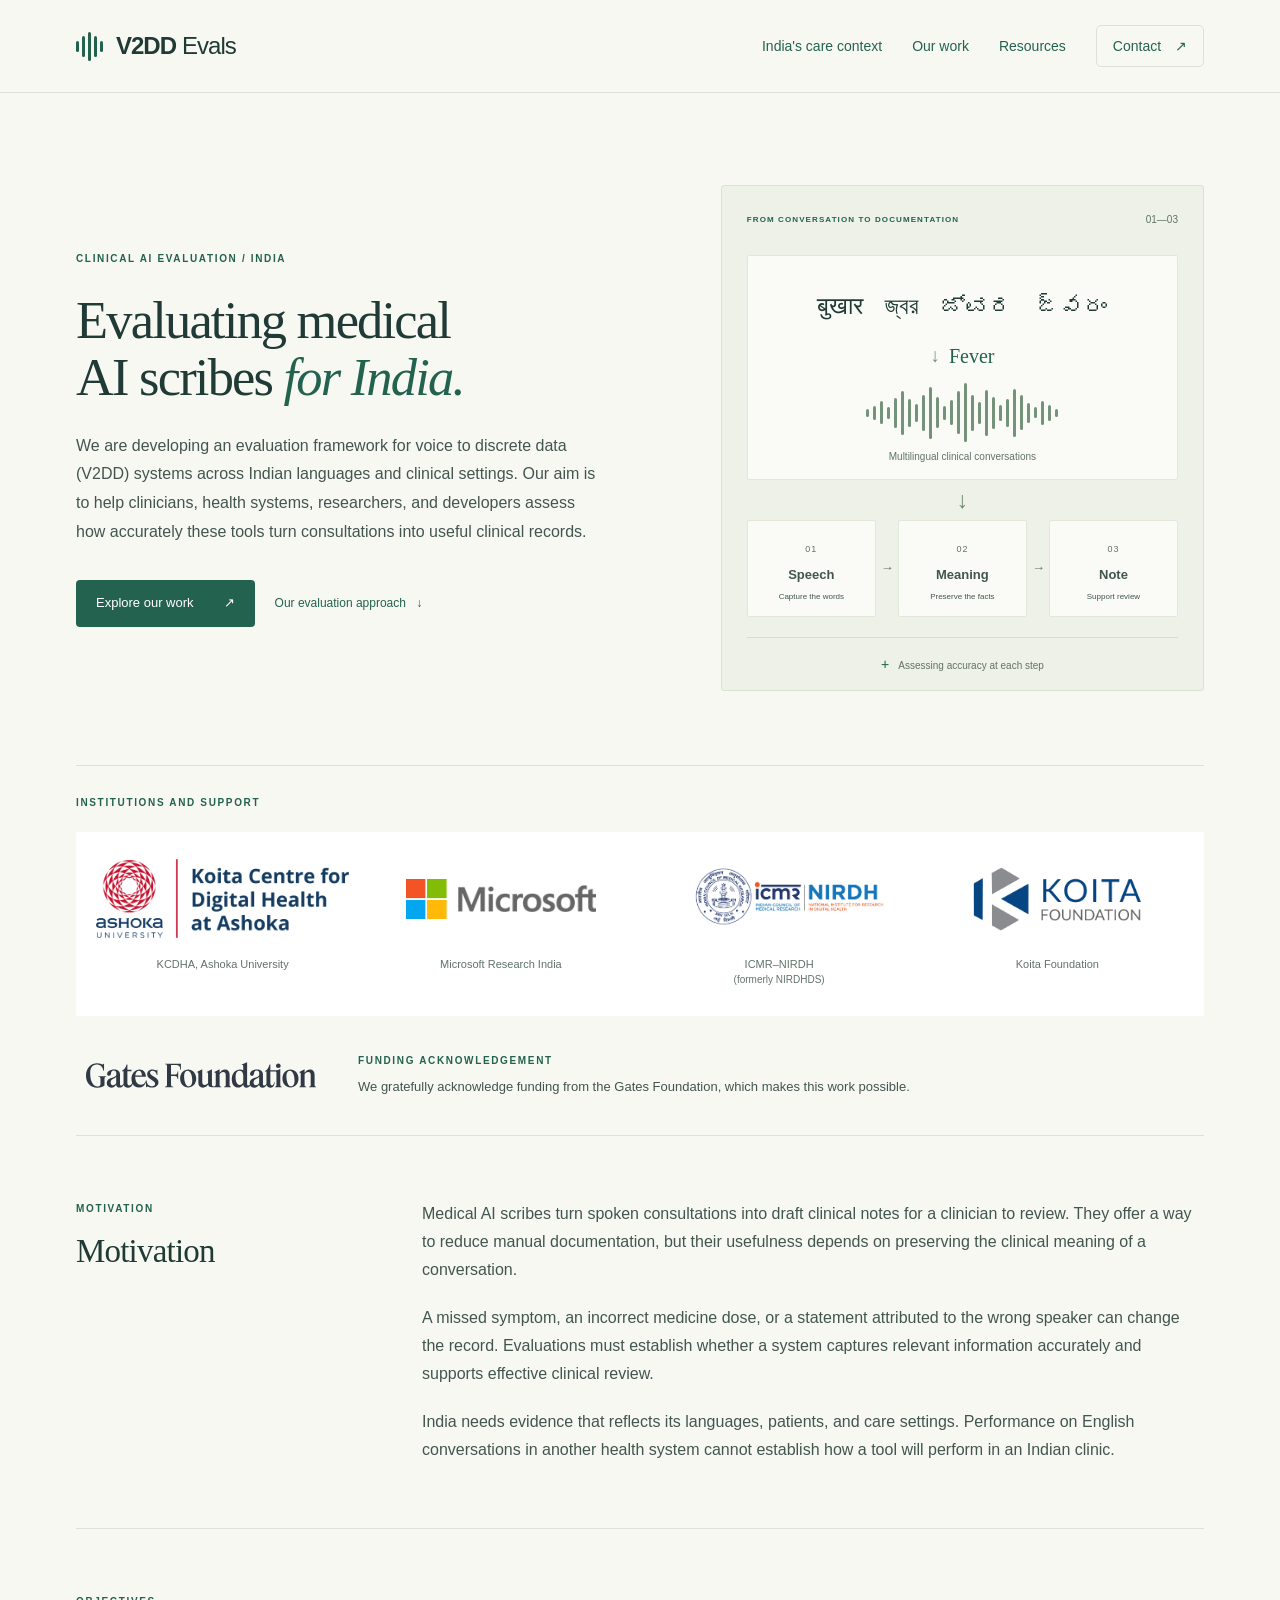
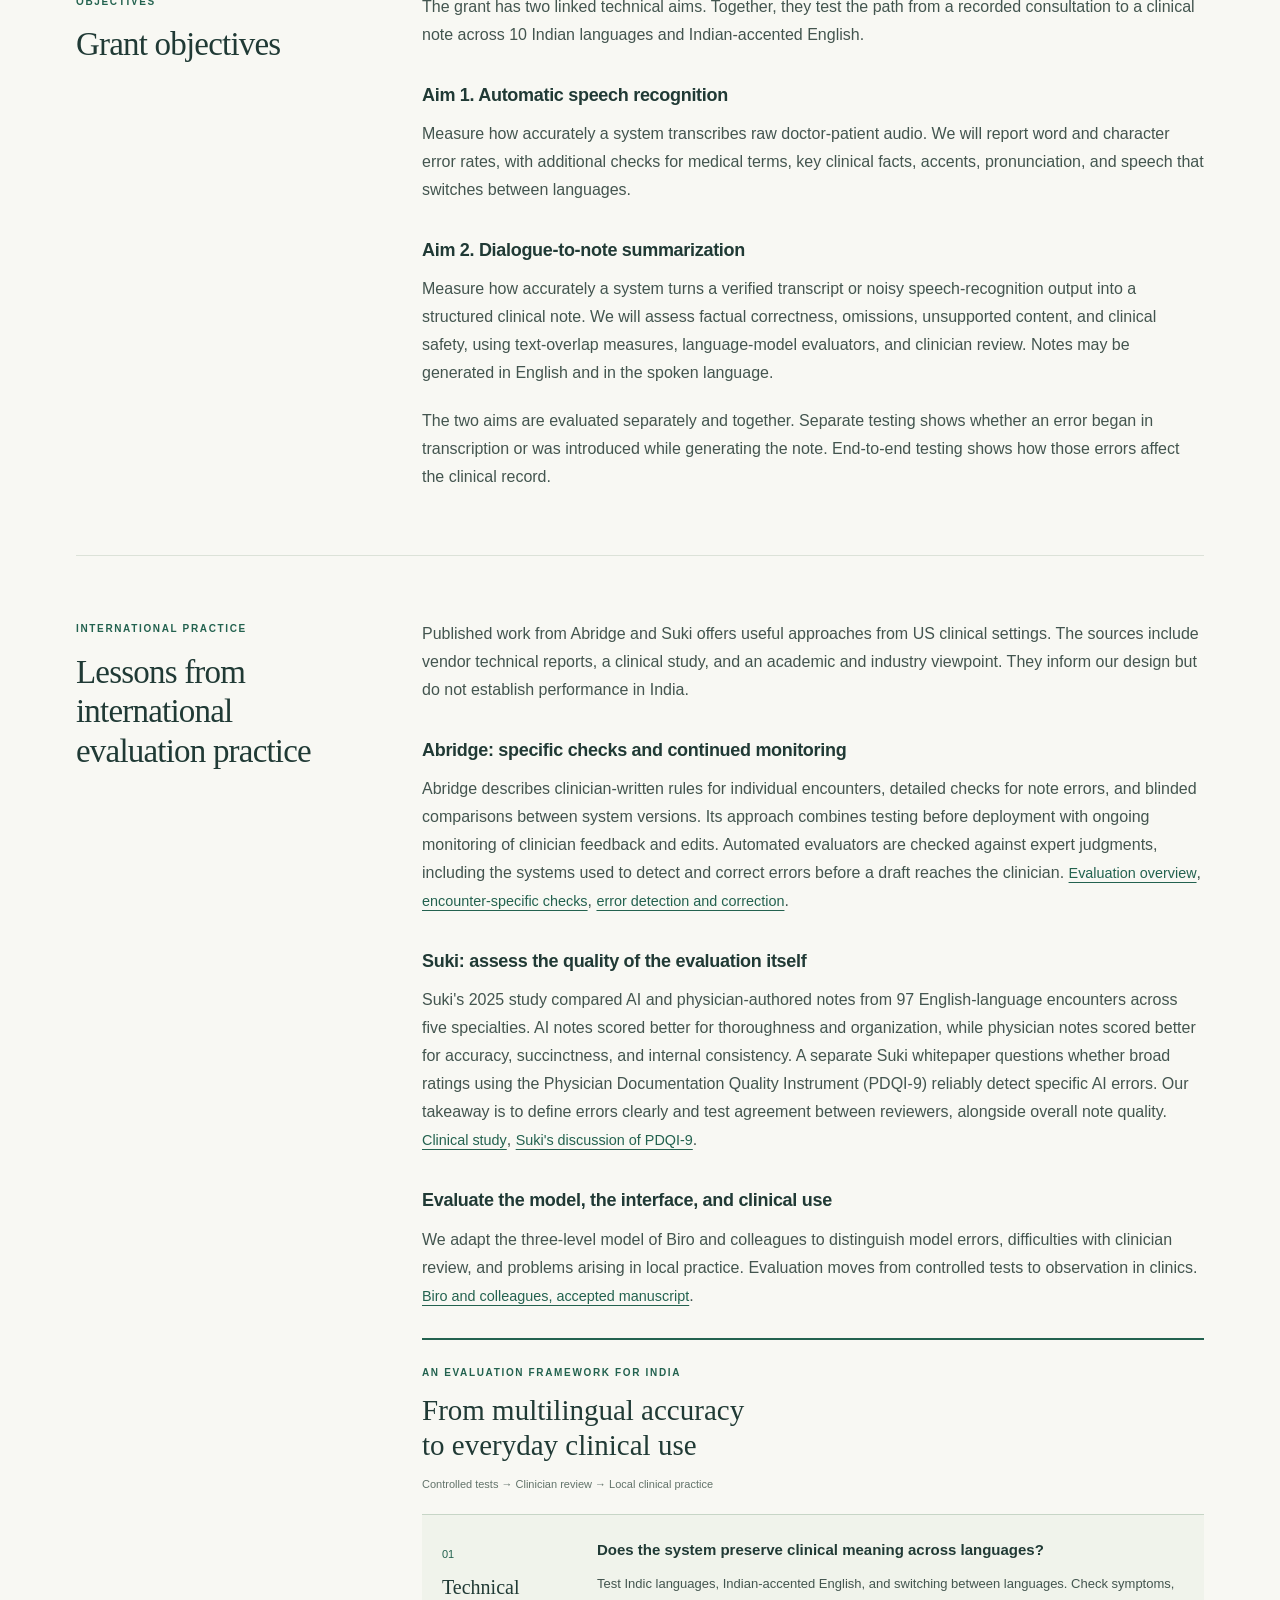
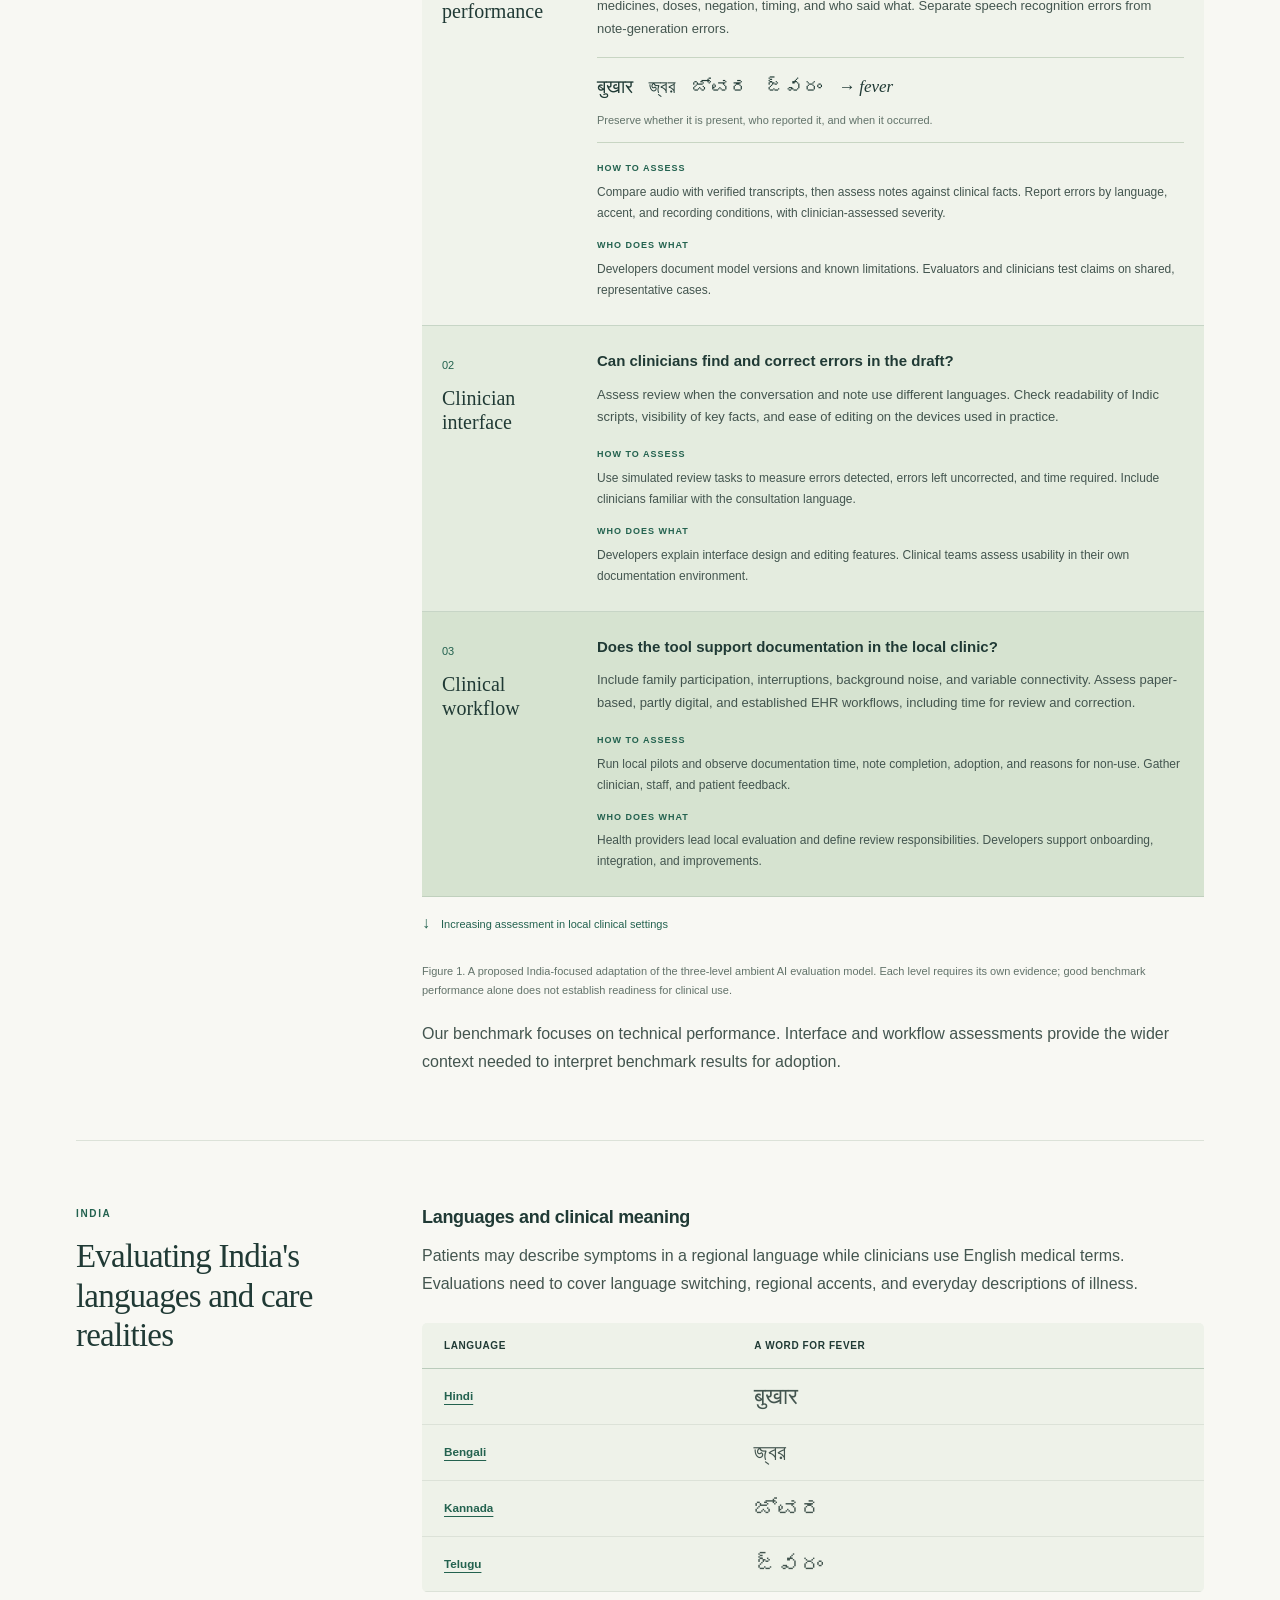
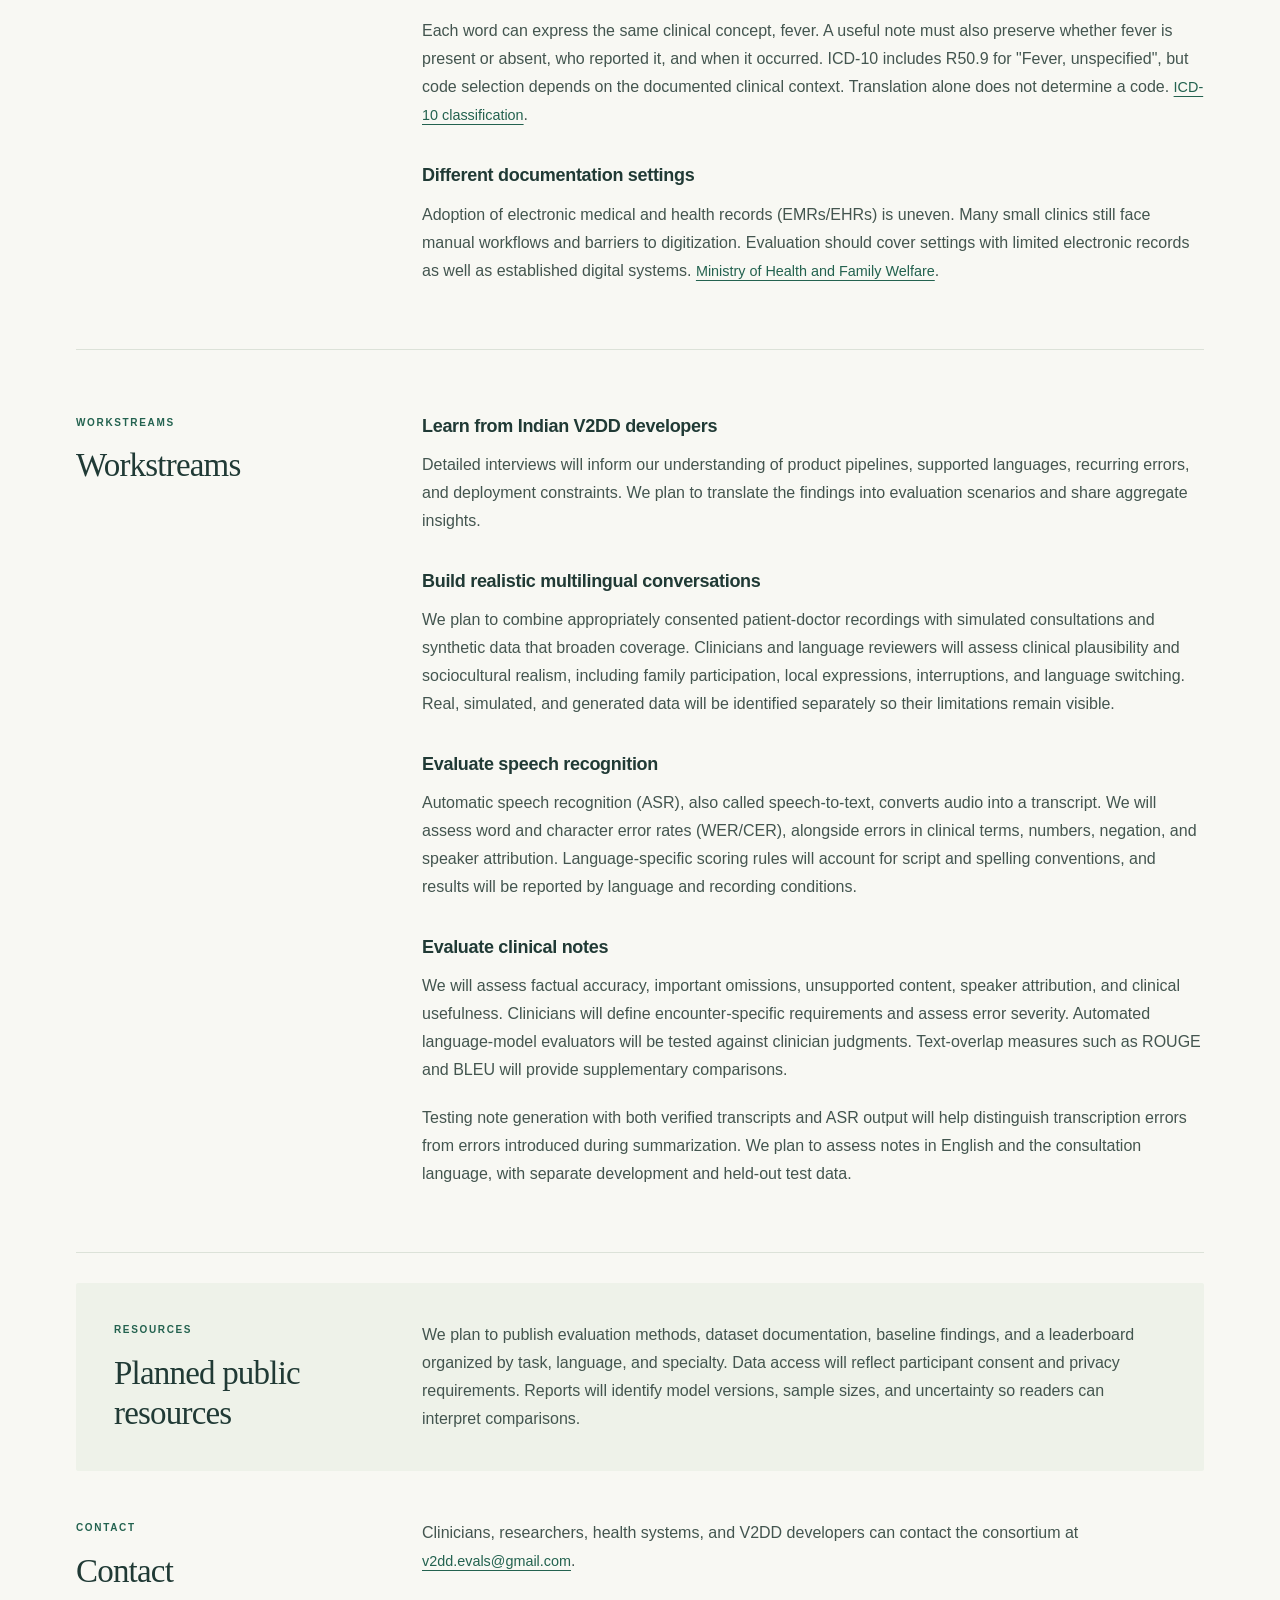
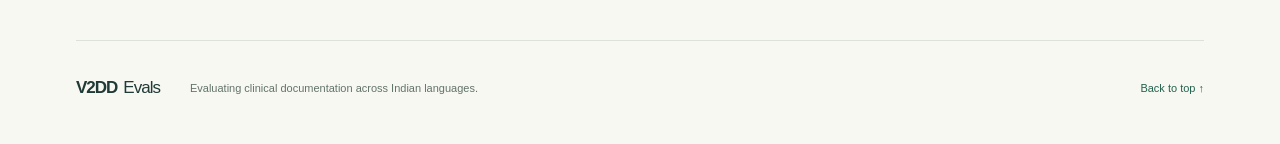
==== index.html @ fe1a6ad5 "Center grant objectives on ASR and note summarization" ====
<!doctype html>
<html lang="en">
<head>
<meta charset="utf-8"><meta name="viewport" content="width=device-width, initial-scale=1">
<meta name="description" content="An evaluation framework for medical AI scribes across Indian languages and clinical settings. A KCDHA and Microsoft Research consortium.">
<meta name="theme-color" content="#f8f8f3">
<title>V2DD Evals | Evaluating medical AI scribes for India</title>
<link rel="icon" href="favicon.svg" type="image/svg+xml">
<link rel="stylesheet" href="styles.css">
</head>
<body>
<a class="skip-link" href="#main">Skip to content</a>
<header class="site-header"><div class="header-inner"><a class="brand" href="#" aria-label="V2DD Evals home"><span class="brand-icon" aria-hidden="true"><i></i><i></i><i></i><i></i><i></i></span>V2DD <span>Evals</span></a><nav aria-label="Main navigation"><a href="#india">India's care context</a><a href="#workstreams">Our work</a><a href="#resources">Resources</a><a class="nav-contact" href="#contact">Contact <span aria-hidden="true">↗</span></a></nav></div></header>
<main id="main">
<section class="hero" aria-labelledby="hero-title"><div class="hero-copy"><span class="eyebrow"><span class="status-dot"></span> Clinical AI evaluation / India</span><h1 id="hero-title">Evaluating medical<br class="desktop-break"> AI scribes <em>for India.</em></h1><p class="hero-description">We are developing an evaluation framework for voice to discrete data (V2DD) systems across Indian languages and clinical settings. Our aim is to help clinicians, health systems, researchers, and developers assess how accurately these tools turn consultations into useful clinical records.</p><a class="button" href="#workstreams">Explore our work <span aria-hidden="true">↗</span></a><a class="text-button" href="#practice">Our evaluation approach <span aria-hidden="true">↓</span></a></div>
<div class="hero-visual" aria-label="Evaluation follows the path from multilingual conversations to transcripts and clinical notes"><div class="visual-topline"><span class="eyebrow">From conversation to documentation</span><span aria-hidden="true">01—03</span></div><div class="conversation"><div class="language-words"><span lang="hi">बुखार</span><span lang="bn">জ্বর</span><span lang="kn">ಜ್ವರ</span><span lang="te">జ్వరం</span></div><div class="fever-mapping"><span aria-hidden="true">↓</span> Fever</div><div class="wave" aria-hidden="true"><i style="--height:8px"></i><i style="--height:14px"></i><i style="--height:23px"></i><i style="--height:12px"></i><i style="--height:30px"></i><i style="--height:44px"></i><i style="--height:28px"></i><i style="--height:18px"></i><i style="--height:36px"></i><i style="--height:52px"></i><i style="--height:31px"></i><i style="--height:14px"></i><i style="--height:25px"></i><i style="--height:43px"></i><i style="--height:59px"></i><i style="--height:36px"></i><i style="--height:22px"></i><i style="--height:46px"></i><i style="--height:32px"></i><i style="--height:16px"></i><i style="--height:28px"></i><i style="--height:48px"></i><i style="--height:35px"></i><i style="--height:20px"></i><i style="--height:11px"></i><i style="--height:24px"></i><i style="--height:16px"></i><i style="--height:8px"></i></div><p>Multilingual clinical conversations</p></div><div class="flow-line" aria-hidden="true">↓</div><div class="pipeline"><div><span class="step-number">01</span><h3>Speech</h3><p>Capture the words</p></div><span class="pipeline-arrow" aria-hidden="true">→</span><div><span class="step-number">02</span><h3>Meaning</h3><p>Preserve the facts</p></div><span class="pipeline-arrow" aria-hidden="true">→</span><div><span class="step-number">03</span><h3>Note</h3><p>Support review</p></div></div><div class="visual-foot"><span class="small-cross" aria-hidden="true">+</span> Assessing accuracy at each step</div></div></section>
<section class="institution-section" aria-label="Institutions and funding"><span class="eyebrow">Institutions and support</span><div class="institution-logos">
<a class="institution" href="https://kcdha.ashoka.edu.in/"><img src="assets/kcdha.svg" width="260" height="81" alt="Koita Centre for Digital Health at Ashoka"><span>KCDHA, Ashoka University</span></a>
<a class="institution" href="https://www.microsoft.com/en-us/research/lab/microsoft-research-india/overview/"><img class="microsoft-logo" src="assets/microsoft.png" width="216" height="46" alt="Microsoft"><span>Microsoft Research India</span></a>
<a class="institution" href="https://nidhr.icmr.org.in/aboutus.php"><img class="icmr-logo" src="assets/icmr-nirdh.png" width="260" height="85" alt="ICMR National Institute for Research in Digital Health"><span>ICMR–NIRDH <small>(formerly NIRDHDS)</small></span></a>
<a class="institution" href="https://www.koitafoundation.org/"><img class="koita-logo" src="assets/koita-foundation.png" width="230" height="100" alt="Koita Foundation"><span>Koita Foundation</span></a>
</div><div class="funding-acknowledgement"><a href="https://www.gatesfoundation.org/"><img src="assets/gates-foundation.svg" width="230" height="58" alt="Gates Foundation"></a><div><span class="eyebrow">Funding acknowledgement</span><p>We gratefully acknowledge funding from the Gates Foundation, which makes this work possible.</p></div></div></section>
<div class="page-content"><section class="content-section" id="motivation" aria-labelledby="motivation-heading"><div class="section-heading"><span class="eyebrow">Motivation</span><h2 id="motivation-heading">Motivation</h2></div><div class="section-body"><p>Medical AI scribes turn spoken consultations into draft clinical notes for a clinician to review. They offer a way to reduce manual documentation, but their usefulness depends on preserving the clinical meaning of a conversation.</p>
<p>A missed symptom, an incorrect medicine dose, or a statement attributed to the wrong speaker can change the record. Evaluations must establish whether a system captures relevant information accurately and supports effective clinical review.</p>
<p>India needs evidence that reflects its languages, patients, and care settings. Performance on English conversations in another health system cannot establish how a tool will perform in an Indian clinic.</p></div></section>
<section class="content-section" id="objectives" aria-labelledby="objectives-heading"><div class="section-heading"><span class="eyebrow">Objectives</span><h2 id="objectives-heading">Grant objectives</h2></div><div class="section-body"><p>The grant has two linked technical aims. Together, they test the path from a recorded consultation to a clinical note across 10 Indian languages and Indian-accented English.</p>
<h3>Aim 1. Automatic speech recognition</h3>
<p>Measure how accurately a system transcribes raw doctor-patient audio. We will report word and character error rates, with additional checks for medical terms, key clinical facts, accents, pronunciation, and speech that switches between languages.</p>
<h3>Aim 2. Dialogue-to-note summarization</h3>
<p>Measure how accurately a system turns a verified transcript or noisy speech-recognition output into a structured clinical note. We will assess factual correctness, omissions, unsupported content, and clinical safety, using text-overlap measures, language-model evaluators, and clinician review. Notes may be generated in English and in the spoken language.</p>
<p>The two aims are evaluated separately and together. Separate testing shows whether an error began in transcription or was introduced while generating the note. End-to-end testing shows how those errors affect the clinical record.</p></div></section>
<section class="content-section" id="practice" aria-labelledby="practice-heading"><div class="section-heading"><span class="eyebrow">International practice</span><h2 id="practice-heading">Lessons from international evaluation practice</h2></div><div class="section-body"><p>Published work from Abridge and Suki offers useful approaches from US clinical settings. The sources include vendor technical reports, a clinical study, and an academic and industry viewpoint. They inform our design but do not establish performance in India.</p>
<h3>Abridge: specific checks and continued monitoring</h3>
<p>Abridge describes clinician-written rules for individual encounters, detailed checks for note errors, and blinded comparisons between system versions. Its approach combines testing before deployment with ongoing monitoring of clinician feedback and edits. Automated evaluators are checked against expert judgments, including the systems used to detect and correct errors before a draft reaches the clinician. <a href="https://tech.abridge.com/blog/ai-evaluation-at-abridge">Evaluation overview</a>, <a href="https://tech.abridge.com/blog/offline-evaluations-to-improve-our-systems">encounter-specific checks</a>, <a href="https://tech.abridge.com/blog/real-time-error-detection-and-correction">error detection and correction</a>.</p>
<h3>Suki: assess the quality of the evaluation itself</h3>
<p>Suki&#x27;s 2025 study compared AI and physician-authored notes from 97 English-language encounters across five specialties. AI notes scored better for thoroughness and organization, while physician notes scored better for accuracy, succinctness, and internal consistency. A separate Suki whitepaper questions whether broad ratings using the Physician Documentation Quality Instrument (PDQI-9) reliably detect specific AI errors. Our takeaway is to define errors clearly and test agreement between reviewers, alongside overall note quality. <a href="https://www.frontiersin.org/journals/artificial-intelligence/articles/10.3389/frai.2025.1691499/full">Clinical study</a>, <a href="https://www.suki.ai/blog/the-broken-ruler-why-the-healthcare-industry-is-measuring-ai-notes-the-wrong-way-and-what-they-should-be-doing-instead/">Suki&#x27;s discussion of PDQI-9</a>.</p>
<h3>Evaluate the model, the interface, and clinical use</h3>
<p>We adapt the three-level model of Biro and colleagues to distinguish model errors, difficulties with clinician review, and problems arising in local practice. Evaluation moves from controlled tests to observation in clinics. <a href="https://preprints.jmir.org/preprint/91098/accepted">Biro and colleagues, accepted manuscript</a>.</p>
<figure class="evaluation-figure" aria-labelledby="framework-title"><div class="figure-intro"><span class="eyebrow">An evaluation framework for India</span><h4 id="framework-title">From multilingual accuracy<br>to everyday clinical use</h4><p>Controlled tests → Clinician review → Local clinical practice</p></div><div class="evaluation-level"><div class="level-title"><span>01</span><h4>Technical performance</h4></div><div class="level-detail"><p class="level-question">Does the system preserve clinical meaning across languages?</p><p class="level-priorities">Test Indic languages, Indian-accented English, and switching between languages. Check symptoms, medicines, doses, negation, timing, and who said what. Separate speech recognition errors from note-generation errors.</p><div class="meaning-example"><div class="example-words"><span lang="hi">बुखार</span><span lang="bn">জ্বর</span><span lang="kn">ಜ್ವರ</span><span lang="te">జ్వరం</span><span class="concept">→ fever</span></div><p>Preserve whether it is present, who reported it, and when it occurred.</p></div><dl class="figure-method"><dt>How to assess</dt><dd>Compare audio with verified transcripts, then assess notes against clinical facts. Report errors by language, accent, and recording conditions, with clinician-assessed severity.</dd><dt>Who does what</dt><dd>Developers document model versions and known limitations. Evaluators and clinicians test claims on shared, representative cases.</dd></dl></div></div><div class="evaluation-level"><div class="level-title"><span>02</span><h4>Clinician interface</h4></div><div class="level-detail"><p class="level-question">Can clinicians find and correct errors in the draft?</p><p class="level-priorities">Assess review when the conversation and note use different languages. Check readability of Indic scripts, visibility of key facts, and ease of editing on the devices used in practice.</p><dl class="figure-method"><dt>How to assess</dt><dd>Use simulated review tasks to measure errors detected, errors left uncorrected, and time required. Include clinicians familiar with the consultation language.</dd><dt>Who does what</dt><dd>Developers explain interface design and editing features. Clinical teams assess usability in their own documentation environment.</dd></dl></div></div><div class="evaluation-level"><div class="level-title"><span>03</span><h4>Clinical workflow</h4></div><div class="level-detail"><p class="level-question">Does the tool support documentation in the local clinic?</p><p class="level-priorities">Include family participation, interruptions, background noise, and variable connectivity. Assess paper-based, partly digital, and established EHR workflows, including time for review and correction.</p><dl class="figure-method"><dt>How to assess</dt><dd>Run local pilots and observe documentation time, note completion, adoption, and reasons for non-use. Gather clinician, staff, and patient feedback.</dd><dt>Who does what</dt><dd>Health providers lead local evaluation and define review responsibilities. Developers support onboarding, integration, and improvements.</dd></dl></div></div><div class="evaluation-direction"><span aria-hidden="true">↓</span> Increasing assessment in local clinical settings</div></figure>
<p class="figure-caption">Figure 1. A proposed India-focused adaptation of the three-level ambient AI evaluation model. Each level requires its own evidence; good benchmark performance alone does not establish readiness for clinical use.</p>
<p>Our benchmark focuses on technical performance. Interface and workflow assessments provide the wider context needed to interpret benchmark results for adoption.</p></div></section>
<section class="content-section" id="india" aria-labelledby="india-heading"><div class="section-heading"><span class="eyebrow">India</span><h2 id="india-heading">Evaluating India&#x27;s languages and care realities</h2></div><div class="section-body"><h3>Languages and clinical meaning</h3>
<p>Patients may describe symptoms in a regional language while clinicians use English medical terms. Evaluations need to cover language switching, regional accents, and everyday descriptions of illness.</p>
<div class="table-wrap"><table class="language-table"><thead><tr><th scope="col">Language</th><th scope="col">A word for fever</th></tr></thead><tbody>
<tr><th scope="row"><a href="https://samagra.kite.kerala.gov.in/files/samagra-resource/uploads2/tbookscmq/mal/10/11/Hindi_1744351435111_349086192.pdf">Hindi</a></th><td lang="hi">बुखार</td></tr>
<tr><th scope="row"><a href="https://www.unicef.org/lebanon/media/12536/file/International%20Medical%20Corps%20Lice%20Flyer%20Bengali.pdf">Bengali</a></th><td lang="bn">জ্বর</td></tr>
<tr><th scope="row"><a href="https://samagra.kite.kerala.gov.in/files/samagra-resource/uploads2/tbookscmq/mal/10/11/Hindi_1744351435111_349086192.pdf">Kannada</a></th><td lang="kn">ಜ್ವರ</td></tr>
<tr><th scope="row"><a href="https://www.cgg.gov.in/wp-content/uploads/2017/07/Survey-of-Child-Labour-in-slums-of-Hyderabad.pdf">Telugu</a></th><td lang="te">జ్వరం</td></tr>
</tbody></table></div>
<p>Each word can express the same clinical concept, fever. A useful note must also preserve whether fever is present or absent, who reported it, and when it occurred. ICD-10 includes R50.9 for &quot;Fever, unspecified&quot;, but code selection depends on the documented clinical context. Translation alone does not determine a code. <a href="https://classbrowser.nhs.uk/ICD-10-5TH-Edition/vol1/block-r50-r69.htm">ICD-10 classification</a>.</p>
<h3>Different documentation settings</h3>
<p>Adoption of electronic medical and health records (EMRs/EHRs) is uneven. Many small clinics still face manual workflows and barriers to digitization. Evaluation should cover settings with limited electronic records as well as established digital systems. <a href="https://www.pib.gov.in/PressReleasePage.aspx?PRID=2278996&amp;lang=1&amp;reg=6">Ministry of Health and Family Welfare</a>.</p></div></section>
<section class="content-section" id="workstreams" aria-labelledby="workstreams-heading"><div class="section-heading"><span class="eyebrow">Workstreams</span><h2 id="workstreams-heading">Workstreams</h2></div><div class="section-body"><h3>Learn from Indian V2DD developers</h3>
<p>Detailed interviews will inform our understanding of product pipelines, supported languages, recurring errors, and deployment constraints. We plan to translate the findings into evaluation scenarios and share aggregate insights.</p>
<h3>Build realistic multilingual conversations</h3>
<p>We plan to combine appropriately consented patient-doctor recordings with simulated consultations and synthetic data that broaden coverage. Clinicians and language reviewers will assess clinical plausibility and sociocultural realism, including family participation, local expressions, interruptions, and language switching. Real, simulated, and generated data will be identified separately so their limitations remain visible.</p>
<h3>Evaluate speech recognition</h3>
<p>Automatic speech recognition (ASR), also called speech-to-text, converts audio into a transcript. We will assess word and character error rates (WER/CER), alongside errors in clinical terms, numbers, negation, and speaker attribution. Language-specific scoring rules will account for script and spelling conventions, and results will be reported by language and recording conditions.</p>
<h3>Evaluate clinical notes</h3>
<p>We will assess factual accuracy, important omissions, unsupported content, speaker attribution, and clinical usefulness. Clinicians will define encounter-specific requirements and assess error severity. Automated language-model evaluators will be tested against clinician judgments. Text-overlap measures such as ROUGE and BLEU will provide supplementary comparisons.</p>
<p>Testing note generation with both verified transcripts and ASR output will help distinguish transcription errors from errors introduced during summarization. We plan to assess notes in English and the consultation language, with separate development and held-out test data.</p></div></section>
<section class="content-section" id="resources" aria-labelledby="resources-heading"><div class="section-heading"><span class="eyebrow">Resources</span><h2 id="resources-heading">Planned public resources</h2></div><div class="section-body"><p>We plan to publish evaluation methods, dataset documentation, baseline findings, and a leaderboard organized by task, language, and specialty. Data access will reflect participant consent and privacy requirements. Reports will identify model versions, sample sizes, and uncertainty so readers can interpret comparisons.</p></div></section>
<section class="content-section" id="contact" aria-labelledby="contact-heading"><div class="section-heading"><span class="eyebrow">Contact</span><h2 id="contact-heading">Contact</h2></div><div class="section-body"><p>Clinicians, researchers, health systems, and V2DD developers can contact the consortium at <a href="mailto:v2dd.evals@gmail.com">v2dd.evals@gmail.com</a>.</p></div></section></div>
</main><footer><a class="brand" href="#">V2DD <span>Evals</span></a><p>Evaluating clinical documentation across Indian languages.</p><a href="#main">Back to top <span aria-hidden="true">↑</span></a></footer>
</body></html>
---- styles.css ----
:root{--paper:#f8f8f3;--ink:#203a35;--body:#43554f;--green:#23624f;--line:#dce2d8;--soft:#eef2e9;--muted:#62736a}*{box-sizing:border-box}html{scroll-behavior:smooth;scroll-padding-top:100px}body{margin:0;background:var(--paper);color:var(--body);font-family:-apple-system,BlinkMacSystemFont,"Segoe UI",sans-serif;font-size:16px;line-height:1.75;-webkit-font-smoothing:antialiased}a{color:var(--green);text-underline-offset:4px;text-decoration-thickness:1px}a:hover{color:#102e24}a:focus-visible{outline:3px solid #b47437;outline-offset:5px;border-radius:2px}.skip-link{position:absolute;top:-100px;left:20px;padding:10px 20px;background:white;z-index:10}.skip-link:focus{top:10px}.site-header{border-bottom:1px solid var(--line);background:var(--paper)}.header-inner{max-width:1200px;margin:auto;min-height:92px;display:flex;justify-content:space-between;align-items:center;padding:20px 36px;gap:24px}.brand{display:flex;gap:6px;align-items:center;font-size:24px;font-weight:650;letter-spacing:-1px;text-decoration:none;color:var(--ink);white-space:nowrap}.brand>span:not(.brand-icon){font-weight:350}.brand-icon{display:flex;gap:3px;height:30px;align-items:center;margin-right:7px}.brand-icon i{width:3px;background:var(--green);height:11px;border-radius:3px}.brand-icon i:nth-child(2),.brand-icon i:nth-child(4){height:21px}.brand-icon i:nth-child(3){height:29px}nav{display:flex;gap:30px;align-items:center}nav a{text-decoration:none;font-size:14px;padding:8px 0}.nav-contact{border:1px solid var(--line);padding:8px 16px;border-radius:5px}.nav-contact span{margin-left:10px}main,footer{max-width:1200px;margin:auto;padding:0 36px}.hero{padding:92px 0 74px;display:grid;grid-template-columns:1.2fr 1fr;align-items:center;gap:65px}.eyebrow{text-transform:uppercase;font-size:10px;letter-spacing:1.65px;font-weight:650;color:var(--green);display:block}.status-dot{display:inline-block;width:7px;height:7px;border-radius:50%;background:#779979;margin-right:8px}h1,h2{font-family:Georgia,"Times New Roman",serif;font-weight:400;color:var(--ink);letter-spacing:-1.8px}h1{font-size:clamp(40px,4.1vw,58px);line-height:1.09;margin:25px 0}h1 em{font-weight:400;color:var(--green)}.hero-description{font-size:16px;line-height:1.8;margin-bottom:29px;max-width:530px}.button{display:inline-flex;gap:30px;align-items:center;padding:12px 20px;border-radius:4px;background:var(--green);color:white;text-decoration:none;font-size:13px}.button:hover{color:white;background:#164633}.text-button{display:inline-block;text-decoration:none;font-size:12px;margin:17px 0 0 20px}.text-button span{margin-left:7px}.hero-visual{background:#edf1e7;border:1px solid #dae2d3;border-radius:10px;padding:25px 25px 0;transform:rotate(-1deg)}.visual-topline{display:flex;justify-content:space-between;align-items:center;gap:10px}.visual-topline .eyebrow{font-size:8px;letter-spacing:1.1px}.visual-topline>span:last-child{font-size:10px;color:var(--muted)}.conversation{text-align:center;background:#fafbf6;border:1px solid #e1e7d9;border-radius:7px;padding:28px 12px 14px;margin-top:26px}.language-words{display:flex;justify-content:center;align-items:center;gap:22px;color:var(--ink);font-size:24px;min-height:45px}.wave{height:70px;display:flex;gap:4px;justify-content:center;align-items:center;margin:13px 0 0}.wave i{height:var(--height);width:3px;background:#75937a;border-radius:4px}.conversation p{font-size:10px;color:var(--muted);margin:0}.flow-line{text-align:center;color:#6a8b71;font-size:23px;height:40px}.pipeline{display:grid;grid-template-columns:1fr 12px 1fr 12px 1fr;align-items:center;gap:5px;padding-bottom:20px}.pipeline>div{background:#fafbf6;border:1px solid #e1e7d9;border-radius:6px;padding:12px 8px;text-align:center}.step-number{font-size:9px;letter-spacing:1px;color:var(--muted)}.pipeline h3{font-size:13px;margin:3px 0;font-weight:550}.pipeline p{font-size:8px;margin:0;white-space:nowrap}.pipeline-arrow{font-size:13px;color:var(--muted)}.visual-foot{border-top:1px solid #d6dfcf;text-align:center;padding:14px 0;font-size:10px;color:var(--muted)}.small-cross{color:var(--green);margin-right:7px;font-size:14px}.consortium{padding:24px 0;border-top:1px solid var(--line);border-bottom:1px solid var(--line);display:flex;align-items:center;gap:35px}.consortium .eyebrow{white-space:nowrap}.consortium p{margin:0;font-size:13px;color:var(--muted)}.content-section{display:grid;grid-template-columns:270px minmax(0,1fr);gap:76px;padding:64px 0;border-bottom:1px solid var(--line)}h2{font-size:33px;line-height:1.2;letter-spacing:-.8px;margin:15px 0 0}.section-body>p:first-child{margin-top:0}.section-body p{margin:0 0 20px}.section-body p:last-child{margin-bottom:0}.section-body h3{font-weight:600;font-size:18px;line-height:1.4;letter-spacing:-.3px;color:var(--ink);margin:34px 0 12px}.section-body h3:first-child{margin-top:0}.section-body a{font-size:.9em}.section-body ul{padding:0;list-style:none;margin:28px 0 0;display:grid;grid-template-columns:1fr 1fr;gap:24px 32px}.section-body li{border-top:2px solid #c7d6c2;padding-top:15px;font-size:15px}.table-wrap{margin:25px 0;max-width:100%}table{border-collapse:collapse;width:100%;font-size:13px;text-align:left}th{font-weight:550;color:var(--ink)}thead{border-bottom:1px solid #bacbbb}thead th{font-size:10px;text-transform:uppercase;letter-spacing:.6px;padding:10px}td,tbody th{padding:16px 10px;vertical-align:top;border-bottom:1px solid var(--line)}.framework-table tbody th{width:25%}.framework-table td{width:37.5%}.language-table{background:var(--soft);border-radius:5px;overflow:hidden}.language-table td{font-size:23px;line-height:1.5;padding:10px 22px}.language-table th{padding-left:22px}.language-table tbody th{vertical-align:middle}.language-table thead th{padding-top:14px;padding-bottom:14px}#resources{margin-top:30px;border:0;background:var(--soft);padding:38px;border-radius:7px;gap:38px;grid-template-columns:270px minmax(0,1fr)}#contact{padding:48px 0}footer{display:flex;align-items:center;gap:30px;padding-top:27px;padding-bottom:35px}footer .brand{font-size:17px}footer p{font-size:11px;flex:1;color:var(--muted)}footer>a:last-child{font-size:11px;text-decoration:none;white-space:nowrap}@media(min-width:1400px){.hero{padding-top:108px;padding-bottom:90px}}@media(max-width:1000px){.hero{gap:35px;padding-top:65px}.content-section{gap:40px;grid-template-columns:230px minmax(0,1fr)}.language-words{gap:15px;font-size:21px}.text-button{margin-left:0;display:block}.hero-visual{padding:20px 16px 0}.pipeline p{font-size:7px}#resources{grid-template-columns:230px minmax(0,1fr)}}@media(max-width:740px){html{scroll-padding-top:25px}.header-inner{padding:18px 22px;min-height:78px}.brand{font-size:21px}nav{gap:18px}nav a{font-size:12px}nav a:nth-child(3){display:none}.nav-contact{padding:6px 10px}.nav-contact span{display:none}main,footer{padding-left:22px;padding-right:22px}.hero{grid-template-columns:1fr;gap:38px;padding:50px 0 42px}.hero-copy{max-width:570px}h1{font-size:clamp(41px,8vw,57px);max-width:570px}.desktop-break{display:none}.hero-description{font-size:16px}.text-button{display:inline-block;margin-left:18px}.hero-visual{transform:none;max-width:500px;width:100%;justify-self:center;padding:24px 24px 0}.language-words{font-size:25px;gap:27px}.pipeline p{font-size:9px}.visual-topline .eyebrow{font-size:9px}.consortium{display:block;padding:22px 0}.consortium p{margin-top:9px;font-size:12px}.content-section{grid-template-columns:1fr;gap:24px;padding:42px 0}h2{font-size:31px;max-width:440px}.section-body h3{font-size:18px}.section-body ul{gap:22px}.section-body{font-size:15px}.framework-table{font-size:11px}.framework-table td,.framework-table th{padding:13px 7px}#resources{grid-template-columns:1fr;padding:26px 22px;gap:20px}footer{flex-wrap:wrap;gap:12px 20px}footer p{flex-basis:70%;margin:0}footer>a:last-child{margin-left:auto}}@media(max-width:380px){.header-inner{padding-left:16px;padding-right:16px}nav{gap:12px}.nav-contact{border:0;padding-right:0}.brand-icon{display:none}main,footer{padding-left:18px;padding-right:18px}.hero-visual{padding:20px 14px 0}.language-words{gap:20px}.text-button{display:block;margin-left:0}.section-body ul{grid-template-columns:1fr}.framework-table{font-size:10px}h1{font-size:40px}}@media(prefers-reduced-motion:reduce){html{scroll-behavior:auto}}@media print{nav,.hero-visual,.button,.text-button,footer{display:none}.hero,.content-section,#resources{display:block;padding:20px 0}body{background:white;color:black}h1{font-size:32px}.section-heading{margin-bottom:15px}a{color:inherit}.consortium{padding:12px 0}.content-section{break-inside:avoid}}
/* The research figure uses the same reading order at every screen size. */
.evaluation-figure{margin:28px 0}.figure-label{font-size:11px;font-weight:600;color:var(--ink);margin-bottom:12px}.evaluation-level{display:grid;grid-template-columns:145px minmax(0,1fr);gap:20px;padding:23px 20px;border-top:1px solid #c7d5c6;background:#f0f3eb}.evaluation-level:nth-child(3){background:#e4ecdf}.evaluation-level:nth-child(4){background:#d6e3d0}.level-title>span{font-size:11px;color:var(--green)}.level-title h4{font-family:Georgia,serif;color:var(--ink);font-weight:400;font-size:20px;line-height:1.2;margin:8px 0}.level-detail>p{font-size:13px;color:var(--ink);font-weight:600;margin:0 0 8px}.level-detail ul{display:block;list-style:disc;padding-left:16px;margin:0}.level-detail li{border:0;padding:0;font-size:12px;line-height:1.7;margin:3px 0}.assessment{font-size:11px;color:var(--body);margin-top:11px}.evaluation-direction{font-size:11px;color:var(--green);border-top:1px solid #c0d0bd;padding:12px 0}.evaluation-direction span{margin-right:8px;font-size:16px}.evaluation-figure figcaption{font-size:11px;line-height:1.65;color:var(--muted);margin-top:10px}.hero-visual{transform:none;border-radius:3px}.conversation,.pipeline>div{border-radius:2px}.status-dot{display:none}#resources{border-radius:2px}@media(max-width:450px){.evaluation-level{grid-template-columns:1fr;gap:12px;padding:20px}.level-title{display:flex;align-items:baseline;gap:12px}.level-title h4{margin:0;font-size:21px}.level-detail>p{font-size:14px}.level-detail li{font-size:13px}.assessment{font-size:12px}.evaluation-direction{font-size:10px}}
/* Allow diagrams and copy to shrink below their intrinsic grid widths. */
.hero-copy,.hero-visual,.level-detail{min-width:0}.hero-description{overflow-wrap:break-word}@media(max-width:740px){.hero{grid-template-columns:minmax(0,1fr)}.visual-topline>span{min-width:0}.pipeline{grid-template-columns:minmax(0,1fr) 10px minmax(0,1fr) 10px minmax(0,1fr)}.pipeline p{white-space:normal}.language-words{gap:clamp(12px,5vw,27px)}.wave{gap:3px}.wave i{flex-shrink:1}.text-button{max-width:100%}}
.figure-intro{border-top:2px solid var(--green);padding:24px 0 20px}.figure-intro h4{font-family:Georgia,serif;font-size:29px;font-weight:400;line-height:1.2;color:var(--ink);margin:12px 0}.figure-intro>p{font-size:11px;color:var(--muted);margin:0}.evaluation-level{grid-template-columns:133px minmax(0,1fr);gap:22px;padding:24px 20px}.level-detail .level-question{font-size:15px;line-height:1.45;margin:0 0 12px}.level-detail .level-priorities{font-weight:400;font-size:13px;line-height:1.75;color:var(--body);margin:0 0 14px}.figure-method{margin:18px 0 0}.figure-method dt{text-transform:uppercase;font-size:9px;letter-spacing:1px;font-weight:650;color:var(--green);margin-top:14px}.figure-method dd{margin:5px 0 0;font-size:12px;line-height:1.75}.meaning-example{border-top:1px solid #c8d5c3;border-bottom:1px solid #c8d5c3;padding:12px 0;margin:16px 0}.example-words{display:flex;flex-wrap:wrap;gap:9px 16px;align-items:center;color:var(--ink);font-size:19px}.concept{font-family:Georgia,serif;font-style:italic;font-size:17px}.meaning-example p{font-size:11px;font-weight:400;margin:8px 0 0;color:var(--muted)}.section-body .figure-caption{font-size:11px;color:var(--muted);line-height:1.7;margin-top:-15px}@media(max-width:1000px){.evaluation-level{grid-template-columns:1fr;gap:14px}.level-title{display:flex;align-items:baseline;gap:12px}.level-title h4{margin:0}.level-title>span{font-size:11px}}@media(max-width:450px){.figure-intro h4{font-size:26px}.evaluation-level{padding:22px 18px}.level-detail .level-question{font-size:16px}.figure-method dd{font-size:13px}.figure-method dt{font-size:10px}}
.institution-section{border-top:1px solid var(--line);border-bottom:1px solid var(--line);padding:28px 0 0}.institution-logos{display:grid;grid-template-columns:repeat(4,minmax(0,1fr));gap:25px;background:#fff;margin-top:20px;padding:26px 20px}.institution{display:flex;flex-direction:column;align-items:center;justify-content:flex-end;gap:16px;text-decoration:none;text-align:center;min-width:0}.institution img{display:block;max-width:100%;width:100%;height:82px;object-fit:contain}.institution img.microsoft-logo{width:190px;object-fit:contain}.institution img.icmr-logo{object-fit:cover;object-position:center 52%}.institution img.koita-logo{width:175px;object-fit:contain}.institution>span{font-size:11px;line-height:1.5;color:var(--muted);min-height:34px}.institution small{display:block;font-size:10px}.funding-acknowledgement{display:grid;grid-template-columns:230px minmax(0,1fr);align-items:center;gap:42px;padding:30px 10px}.funding-acknowledgement img{display:block;width:230px;max-width:100%;height:auto}.funding-acknowledgement p{font-size:13px;margin:7px 0 0;max-width:600px}@media(max-width:740px){.institution-logos{grid-template-columns:repeat(2,minmax(0,1fr));gap:26px 20px;padding:24px 15px}.institution img{height:65px}.institution>span{font-size:10px}.funding-acknowledgement{grid-template-columns:1fr;gap:20px;padding:28px 0}.funding-acknowledgement img{width:200px}.institution img.koita-logo{width:150px}}@media(max-width:380px){.institution-logos{gap:24px 15px;padding:22px 12px}.institution img{height:53px}.institution>span{font-size:9px}}
@media(max-width:450px){.header-inner{flex-wrap:wrap;gap:8px}.header-inner nav{width:100%;justify-content:space-between;gap:12px}.header-inner nav a{font-size:12px}.nav-contact{border:0;padding-left:0;padding-right:0}}
.fever-mapping{display:flex;justify-content:center;align-items:center;gap:9px;margin:10px 0 2px;font-family:Georgia,serif;font-size:20px;color:var(--green)}.fever-mapping>span{font-family:inherit;font-size:19px;color:#75937a}.conversation .wave{margin-top:4px}
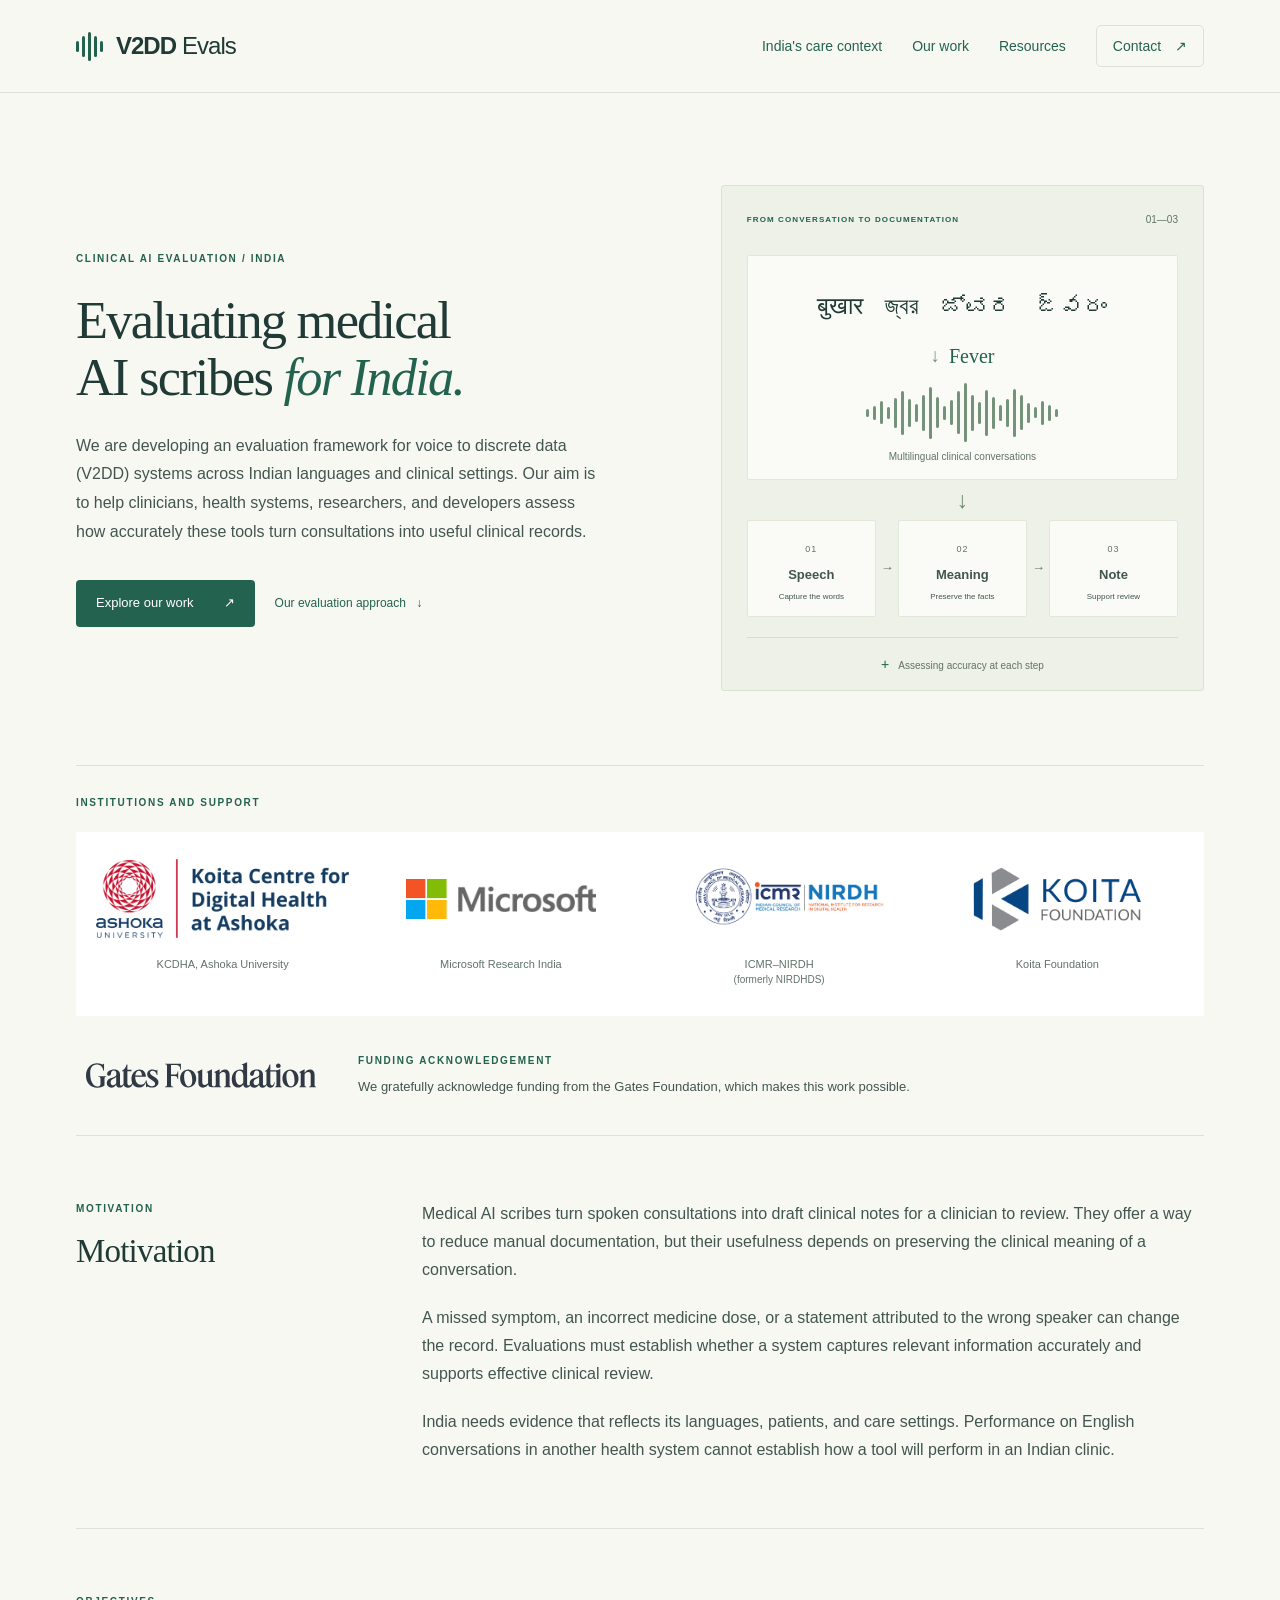
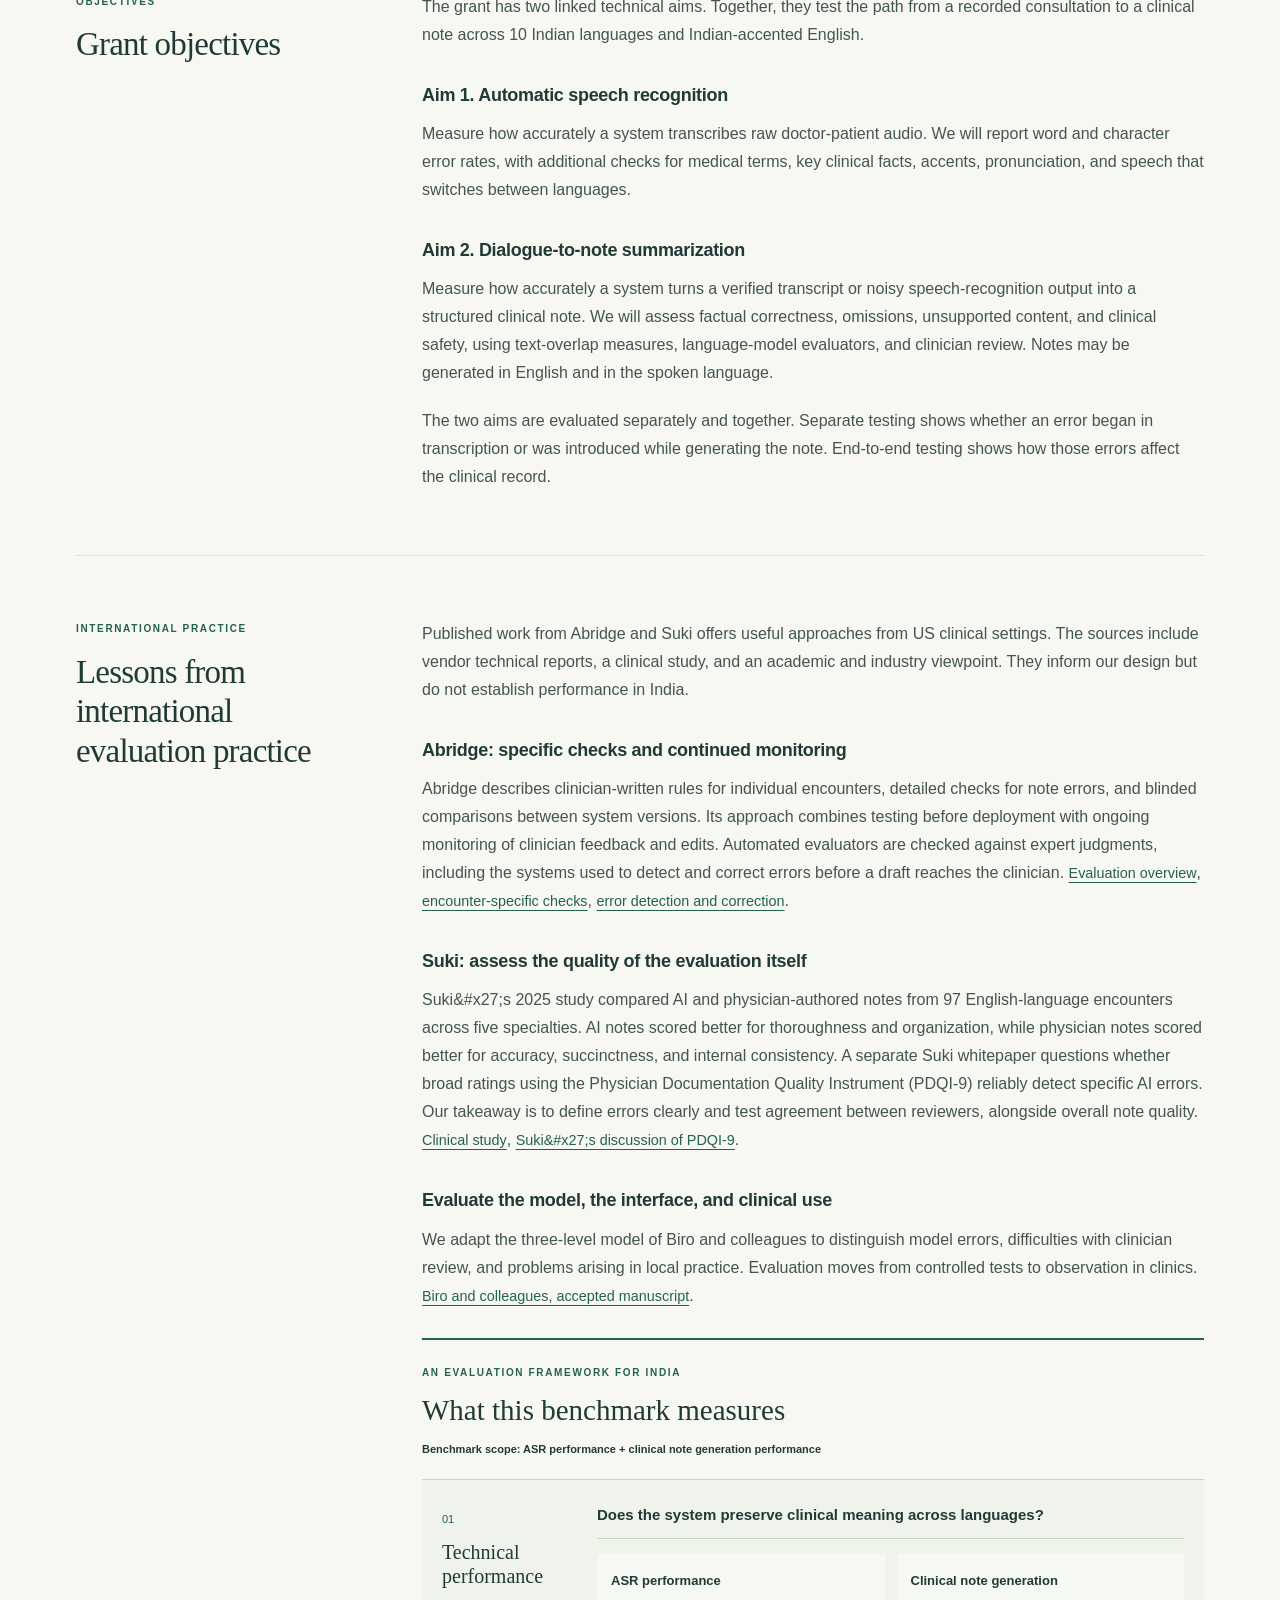
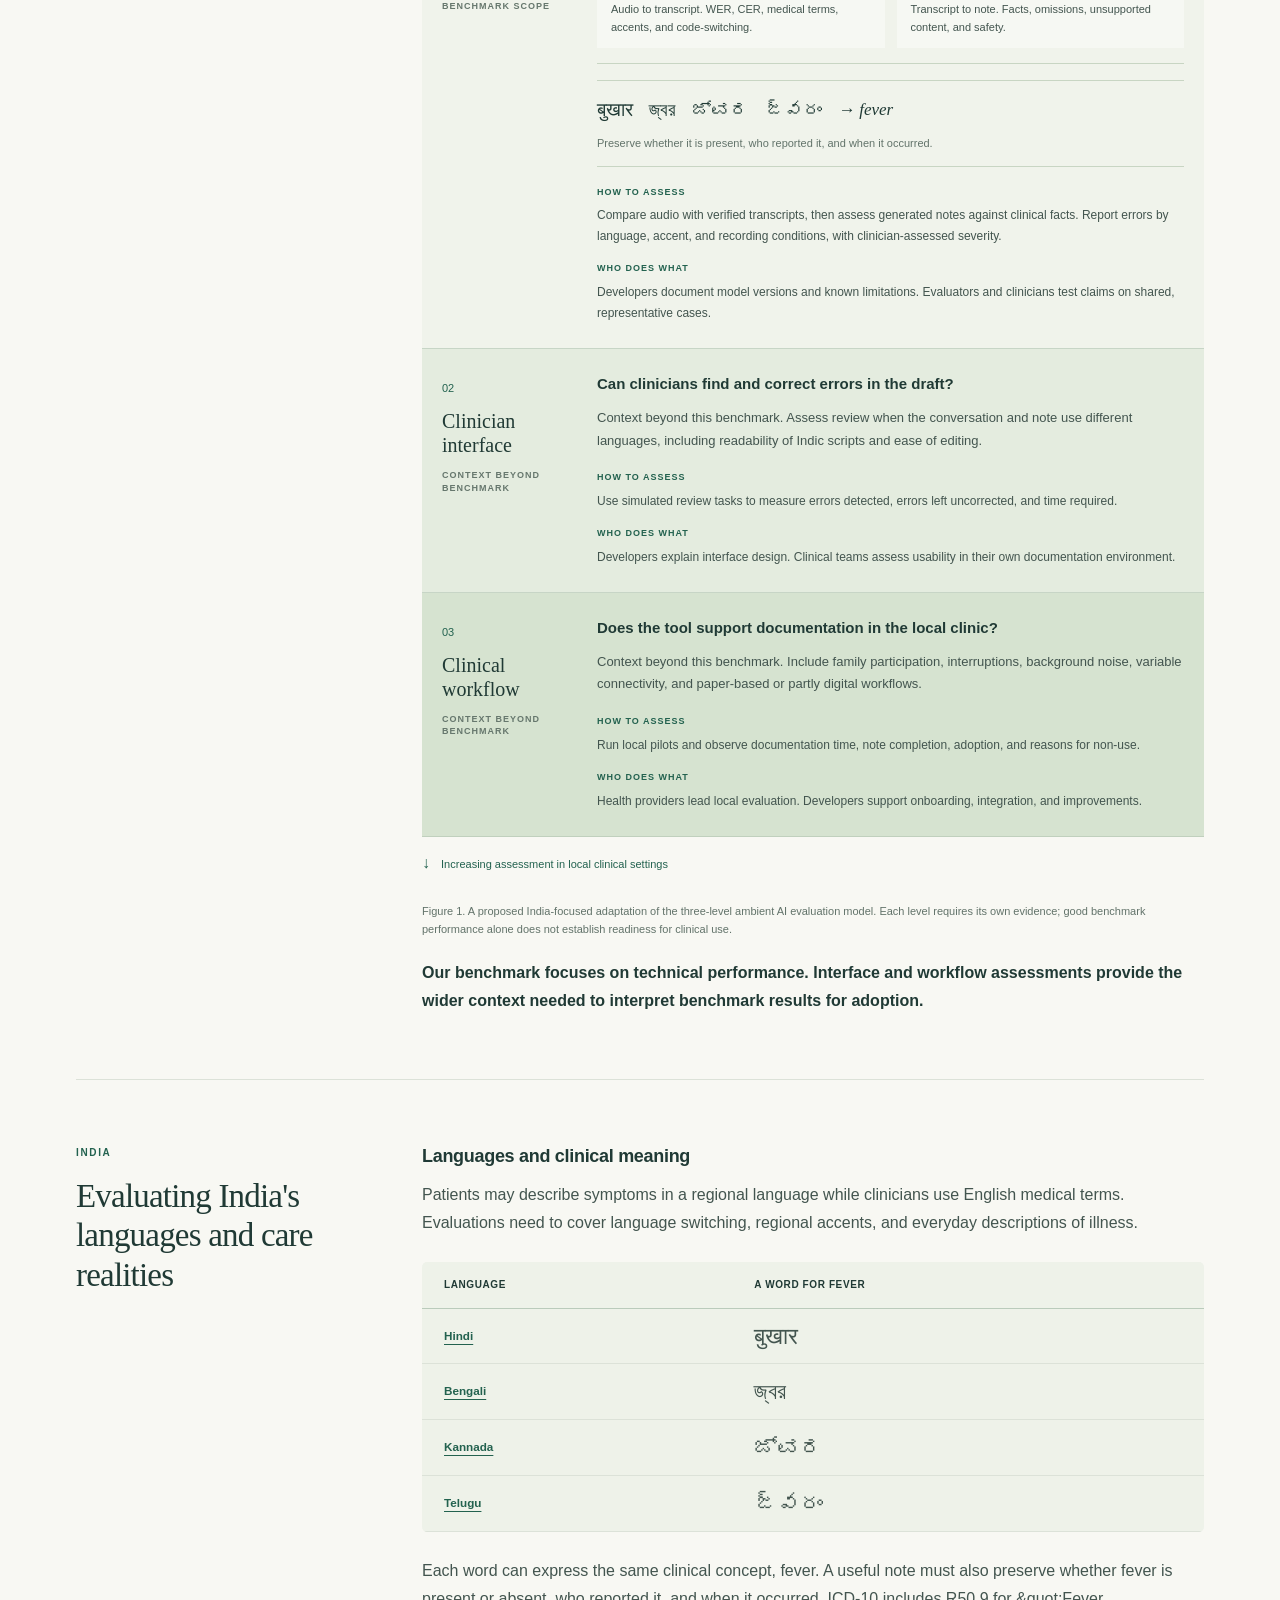
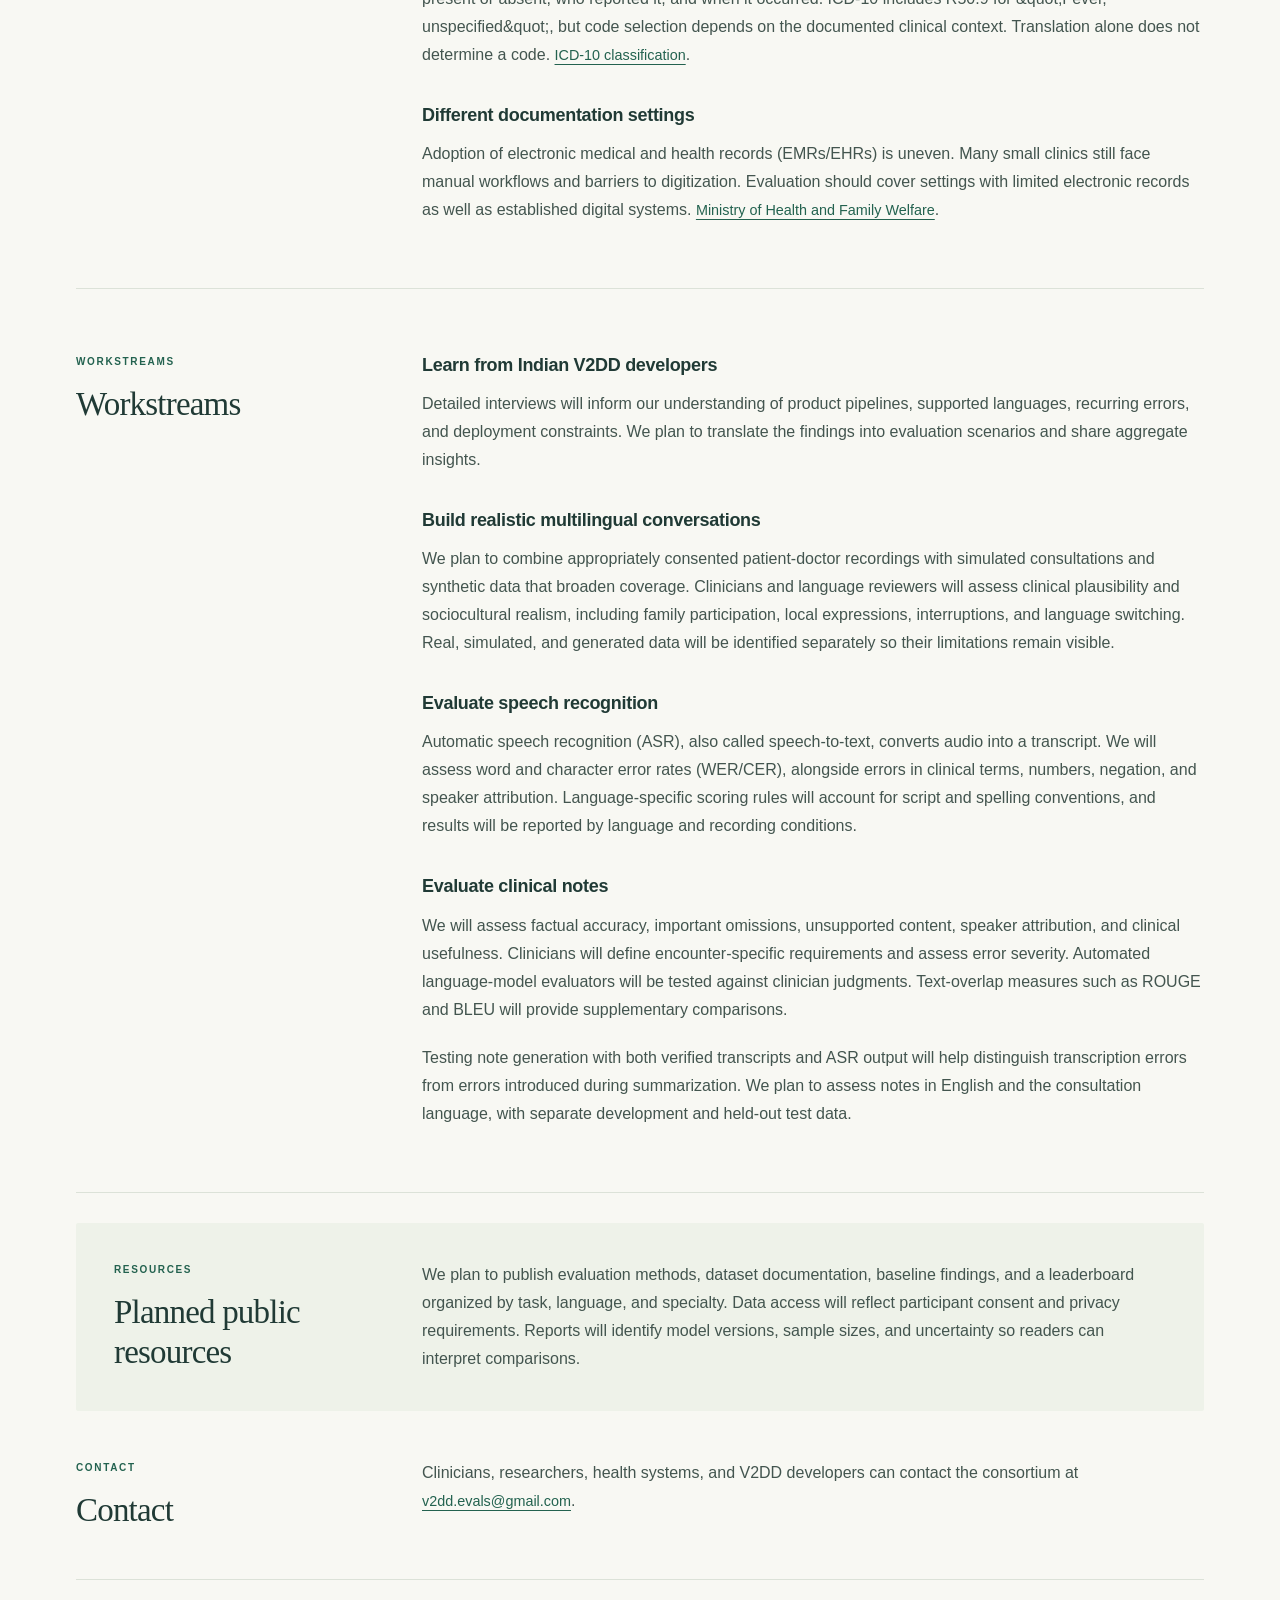
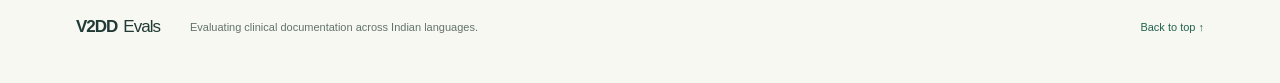
==== commit e91a6eab: "Clarify benchmark scope and separate contextual assessments" ====
--- a/index.html
+++ b/index.html
@@ -33,12 +33,12 @@
 <h3>Abridge: specific checks and continued monitoring</h3>
 <p>Abridge describes clinician-written rules for individual encounters, detailed checks for note errors, and blinded comparisons between system versions. Its approach combines testing before deployment with ongoing monitoring of clinician feedback and edits. Automated evaluators are checked against expert judgments, including the systems used to detect and correct errors before a draft reaches the clinician. <a href="https://tech.abridge.com/blog/ai-evaluation-at-abridge">Evaluation overview</a>, <a href="https://tech.abridge.com/blog/offline-evaluations-to-improve-our-systems">encounter-specific checks</a>, <a href="https://tech.abridge.com/blog/real-time-error-detection-and-correction">error detection and correction</a>.</p>
 <h3>Suki: assess the quality of the evaluation itself</h3>
-<p>Suki&#x27;s 2025 study compared AI and physician-authored notes from 97 English-language encounters across five specialties. AI notes scored better for thoroughness and organization, while physician notes scored better for accuracy, succinctness, and internal consistency. A separate Suki whitepaper questions whether broad ratings using the Physician Documentation Quality Instrument (PDQI-9) reliably detect specific AI errors. Our takeaway is to define errors clearly and test agreement between reviewers, alongside overall note quality. <a href="https://www.frontiersin.org/journals/artificial-intelligence/articles/10.3389/frai.2025.1691499/full">Clinical study</a>, <a href="https://www.suki.ai/blog/the-broken-ruler-why-the-healthcare-industry-is-measuring-ai-notes-the-wrong-way-and-what-they-should-be-doing-instead/">Suki&#x27;s discussion of PDQI-9</a>.</p>
+<p>Suki&amp;#x27;s 2025 study compared AI and physician-authored notes from 97 English-language encounters across five specialties. AI notes scored better for thoroughness and organization, while physician notes scored better for accuracy, succinctness, and internal consistency. A separate Suki whitepaper questions whether broad ratings using the Physician Documentation Quality Instrument (PDQI-9) reliably detect specific AI errors. Our takeaway is to define errors clearly and test agreement between reviewers, alongside overall note quality. <a href="https://www.frontiersin.org/journals/artificial-intelligence/articles/10.3389/frai.2025.1691499/full">Clinical study</a>, <a href="https://www.suki.ai/blog/the-broken-ruler-why-the-healthcare-industry-is-measuring-ai-notes-the-wrong-way-and-what-they-should-be-doing-instead/">Suki&amp;#x27;s discussion of PDQI-9</a>.</p>
 <h3>Evaluate the model, the interface, and clinical use</h3>
 <p>We adapt the three-level model of Biro and colleagues to distinguish model errors, difficulties with clinician review, and problems arising in local practice. Evaluation moves from controlled tests to observation in clinics. <a href="https://preprints.jmir.org/preprint/91098/accepted">Biro and colleagues, accepted manuscript</a>.</p>
-<figure class="evaluation-figure" aria-labelledby="framework-title"><div class="figure-intro"><span class="eyebrow">An evaluation framework for India</span><h4 id="framework-title">From multilingual accuracy<br>to everyday clinical use</h4><p>Controlled tests → Clinician review → Local clinical practice</p></div><div class="evaluation-level"><div class="level-title"><span>01</span><h4>Technical performance</h4></div><div class="level-detail"><p class="level-question">Does the system preserve clinical meaning across languages?</p><p class="level-priorities">Test Indic languages, Indian-accented English, and switching between languages. Check symptoms, medicines, doses, negation, timing, and who said what. Separate speech recognition errors from note-generation errors.</p><div class="meaning-example"><div class="example-words"><span lang="hi">बुखार</span><span lang="bn">জ্বর</span><span lang="kn">ಜ್ವರ</span><span lang="te">జ్వరం</span><span class="concept">→ fever</span></div><p>Preserve whether it is present, who reported it, and when it occurred.</p></div><dl class="figure-method"><dt>How to assess</dt><dd>Compare audio with verified transcripts, then assess notes against clinical facts. Report errors by language, accent, and recording conditions, with clinician-assessed severity.</dd><dt>Who does what</dt><dd>Developers document model versions and known limitations. Evaluators and clinicians test claims on shared, representative cases.</dd></dl></div></div><div class="evaluation-level"><div class="level-title"><span>02</span><h4>Clinician interface</h4></div><div class="level-detail"><p class="level-question">Can clinicians find and correct errors in the draft?</p><p class="level-priorities">Assess review when the conversation and note use different languages. Check readability of Indic scripts, visibility of key facts, and ease of editing on the devices used in practice.</p><dl class="figure-method"><dt>How to assess</dt><dd>Use simulated review tasks to measure errors detected, errors left uncorrected, and time required. Include clinicians familiar with the consultation language.</dd><dt>Who does what</dt><dd>Developers explain interface design and editing features. Clinical teams assess usability in their own documentation environment.</dd></dl></div></div><div class="evaluation-level"><div class="level-title"><span>03</span><h4>Clinical workflow</h4></div><div class="level-detail"><p class="level-question">Does the tool support documentation in the local clinic?</p><p class="level-priorities">Include family participation, interruptions, background noise, and variable connectivity. Assess paper-based, partly digital, and established EHR workflows, including time for review and correction.</p><dl class="figure-method"><dt>How to assess</dt><dd>Run local pilots and observe documentation time, note completion, adoption, and reasons for non-use. Gather clinician, staff, and patient feedback.</dd><dt>Who does what</dt><dd>Health providers lead local evaluation and define review responsibilities. Developers support onboarding, integration, and improvements.</dd></dl></div></div><div class="evaluation-direction"><span aria-hidden="true">↓</span> Increasing assessment in local clinical settings</div></figure>
+<figure class="evaluation-figure" aria-labelledby="framework-title"><div class="figure-intro"><span class="eyebrow">An evaluation framework for India</span><h4 id="framework-title">What this benchmark measures</h4><p><strong>Benchmark scope: ASR performance + clinical note generation performance</strong></p></div><div class="evaluation-level"><div class="level-title"><span>01</span><h4>Technical performance</h4><small class="scope-badge">Benchmark scope</small></div><div class="level-detail"><p class="level-question">Does the system preserve clinical meaning across languages?</p><div class="technical-components"><div><strong>ASR performance</strong><p>Audio to transcript. WER, CER, medical terms, accents, and code-switching.</p></div><div><strong>Clinical note generation</strong><p>Transcript to note. Facts, omissions, unsupported content, and safety.</p></div></div><div class="meaning-example"><div class="example-words"><span lang="hi">बुखार</span><span lang="bn">জ্বর</span><span lang="kn">ಜ್ವರ</span><span lang="te">జ్వరం</span><span class="concept">→ fever</span></div><p>Preserve whether it is present, who reported it, and when it occurred.</p></div><dl class="figure-method"><dt>How to assess</dt><dd>Compare audio with verified transcripts, then assess generated notes against clinical facts. Report errors by language, accent, and recording conditions, with clinician-assessed severity.</dd><dt>Who does what</dt><dd>Developers document model versions and known limitations. Evaluators and clinicians test claims on shared, representative cases.</dd></dl></div></div><div class="evaluation-level"><div class="level-title"><span>02</span><h4>Clinician interface</h4><small class="scope-badge">Context beyond benchmark</small></div><div class="level-detail"><p class="level-question">Can clinicians find and correct errors in the draft?</p><p class="level-priorities">Context beyond this benchmark. Assess review when the conversation and note use different languages, including readability of Indic scripts and ease of editing.</p><dl class="figure-method"><dt>How to assess</dt><dd>Use simulated review tasks to measure errors detected, errors left uncorrected, and time required.</dd><dt>Who does what</dt><dd>Developers explain interface design. Clinical teams assess usability in their own documentation environment.</dd></dl></div></div><div class="evaluation-level"><div class="level-title"><span>03</span><h4>Clinical workflow</h4><small class="scope-badge">Context beyond benchmark</small></div><div class="level-detail"><p class="level-question">Does the tool support documentation in the local clinic?</p><p class="level-priorities">Context beyond this benchmark. Include family participation, interruptions, background noise, variable connectivity, and paper-based or partly digital workflows.</p><dl class="figure-method"><dt>How to assess</dt><dd>Run local pilots and observe documentation time, note completion, adoption, and reasons for non-use.</dd><dt>Who does what</dt><dd>Health providers lead local evaluation. Developers support onboarding, integration, and improvements.</dd></dl></div></div><div class="evaluation-direction"><span aria-hidden="true">↓</span> Increasing assessment in local clinical settings</div></figure>
 <p class="figure-caption">Figure 1. A proposed India-focused adaptation of the three-level ambient AI evaluation model. Each level requires its own evidence; good benchmark performance alone does not establish readiness for clinical use.</p>
-<p>Our benchmark focuses on technical performance. Interface and workflow assessments provide the wider context needed to interpret benchmark results for adoption.</p></div></section>
+<p><strong>Our benchmark focuses on technical performance. Interface and workflow assessments provide the wider context needed to interpret benchmark results for adoption.</strong></p></div></section>
 <section class="content-section" id="india" aria-labelledby="india-heading"><div class="section-heading"><span class="eyebrow">India</span><h2 id="india-heading">Evaluating India&#x27;s languages and care realities</h2></div><div class="section-body"><h3>Languages and clinical meaning</h3>
 <p>Patients may describe symptoms in a regional language while clinicians use English medical terms. Evaluations need to cover language switching, regional accents, and everyday descriptions of illness.</p>
 <div class="table-wrap"><table class="language-table"><thead><tr><th scope="col">Language</th><th scope="col">A word for fever</th></tr></thead><tbody>
@@ -47,9 +47,9 @@
 <tr><th scope="row"><a href="https://samagra.kite.kerala.gov.in/files/samagra-resource/uploads2/tbookscmq/mal/10/11/Hindi_1744351435111_349086192.pdf">Kannada</a></th><td lang="kn">ಜ್ವರ</td></tr>
 <tr><th scope="row"><a href="https://www.cgg.gov.in/wp-content/uploads/2017/07/Survey-of-Child-Labour-in-slums-of-Hyderabad.pdf">Telugu</a></th><td lang="te">జ్వరం</td></tr>
 </tbody></table></div>
-<p>Each word can express the same clinical concept, fever. A useful note must also preserve whether fever is present or absent, who reported it, and when it occurred. ICD-10 includes R50.9 for &quot;Fever, unspecified&quot;, but code selection depends on the documented clinical context. Translation alone does not determine a code. <a href="https://classbrowser.nhs.uk/ICD-10-5TH-Edition/vol1/block-r50-r69.htm">ICD-10 classification</a>.</p>
+<p>Each word can express the same clinical concept, fever. A useful note must also preserve whether fever is present or absent, who reported it, and when it occurred. ICD-10 includes R50.9 for &amp;quot;Fever, unspecified&amp;quot;, but code selection depends on the documented clinical context. Translation alone does not determine a code. <a href="https://classbrowser.nhs.uk/ICD-10-5TH-Edition/vol1/block-r50-r69.htm">ICD-10 classification</a>.</p>
 <h3>Different documentation settings</h3>
-<p>Adoption of electronic medical and health records (EMRs/EHRs) is uneven. Many small clinics still face manual workflows and barriers to digitization. Evaluation should cover settings with limited electronic records as well as established digital systems. <a href="https://www.pib.gov.in/PressReleasePage.aspx?PRID=2278996&amp;lang=1&amp;reg=6">Ministry of Health and Family Welfare</a>.</p></div></section>
+<p>Adoption of electronic medical and health records (EMRs/EHRs) is uneven. Many small clinics still face manual workflows and barriers to digitization. Evaluation should cover settings with limited electronic records as well as established digital systems. <a href="https://www.pib.gov.in/PressReleasePage.aspx?PRID=2278996&amp;amp;lang=1&amp;amp;reg=6">Ministry of Health and Family Welfare</a>.</p></div></section>
 <section class="content-section" id="workstreams" aria-labelledby="workstreams-heading"><div class="section-heading"><span class="eyebrow">Workstreams</span><h2 id="workstreams-heading">Workstreams</h2></div><div class="section-body"><h3>Learn from Indian V2DD developers</h3>
 <p>Detailed interviews will inform our understanding of product pipelines, supported languages, recurring errors, and deployment constraints. We plan to translate the findings into evaluation scenarios and share aggregate insights.</p>
 <h3>Build realistic multilingual conversations</h3>
--- a/styles.css
+++ b/styles.css
@@ -4,6 +4,7 @@
 /* Allow diagrams and copy to shrink below their intrinsic grid widths. */
 .hero-copy,.hero-visual,.level-detail{min-width:0}.hero-description{overflow-wrap:break-word}@media(max-width:740px){.hero{grid-template-columns:minmax(0,1fr)}.visual-topline>span{min-width:0}.pipeline{grid-template-columns:minmax(0,1fr) 10px minmax(0,1fr) 10px minmax(0,1fr)}.pipeline p{white-space:normal}.language-words{gap:clamp(12px,5vw,27px)}.wave{gap:3px}.wave i{flex-shrink:1}.text-button{max-width:100%}}
 .figure-intro{border-top:2px solid var(--green);padding:24px 0 20px}.figure-intro h4{font-family:Georgia,serif;font-size:29px;font-weight:400;line-height:1.2;color:var(--ink);margin:12px 0}.figure-intro>p{font-size:11px;color:var(--muted);margin:0}.evaluation-level{grid-template-columns:133px minmax(0,1fr);gap:22px;padding:24px 20px}.level-detail .level-question{font-size:15px;line-height:1.45;margin:0 0 12px}.level-detail .level-priorities{font-weight:400;font-size:13px;line-height:1.75;color:var(--body);margin:0 0 14px}.figure-method{margin:18px 0 0}.figure-method dt{text-transform:uppercase;font-size:9px;letter-spacing:1px;font-weight:650;color:var(--green);margin-top:14px}.figure-method dd{margin:5px 0 0;font-size:12px;line-height:1.75}.meaning-example{border-top:1px solid #c8d5c3;border-bottom:1px solid #c8d5c3;padding:12px 0;margin:16px 0}.example-words{display:flex;flex-wrap:wrap;gap:9px 16px;align-items:center;color:var(--ink);font-size:19px}.concept{font-family:Georgia,serif;font-style:italic;font-size:17px}.meaning-example p{font-size:11px;font-weight:400;margin:8px 0 0;color:var(--muted)}.section-body .figure-caption{font-size:11px;color:var(--muted);line-height:1.7;margin-top:-15px}@media(max-width:1000px){.evaluation-level{grid-template-columns:1fr;gap:14px}.level-title{display:flex;align-items:baseline;gap:12px}.level-title h4{margin:0}.level-title>span{font-size:11px}}@media(max-width:450px){.figure-intro h4{font-size:26px}.evaluation-level{padding:22px 18px}.level-detail .level-question{font-size:16px}.figure-method dd{font-size:13px}.figure-method dt{font-size:10px}}
+.scope-badge{display:block;text-transform:uppercase;letter-spacing:1px;color:var(--green);font:650 9px/1.4 -apple-system,BlinkMacSystemFont,"Segoe UI",sans-serif;margin-top:12px}.evaluation-level:not(:first-of-type) .scope-badge{color:#66776d}.technical-components{display:grid;grid-template-columns:1fr 1fr;gap:12px;border-top:1px solid #c8d5c3;border-bottom:1px solid #c8d5c3;padding:15px 0;margin:12px 0 4px}.technical-components>div{padding:12px 14px;background:rgba(255,255,255,.38)}.technical-components strong{font-size:13px;color:var(--ink)}.technical-components p{font-size:11px;line-height:1.65;margin:6px 0 0;color:var(--body)}.section-body strong{font-weight:700;color:var(--ink)}
 .institution-section{border-top:1px solid var(--line);border-bottom:1px solid var(--line);padding:28px 0 0}.institution-logos{display:grid;grid-template-columns:repeat(4,minmax(0,1fr));gap:25px;background:#fff;margin-top:20px;padding:26px 20px}.institution{display:flex;flex-direction:column;align-items:center;justify-content:flex-end;gap:16px;text-decoration:none;text-align:center;min-width:0}.institution img{display:block;max-width:100%;width:100%;height:82px;object-fit:contain}.institution img.microsoft-logo{width:190px;object-fit:contain}.institution img.icmr-logo{object-fit:cover;object-position:center 52%}.institution img.koita-logo{width:175px;object-fit:contain}.institution>span{font-size:11px;line-height:1.5;color:var(--muted);min-height:34px}.institution small{display:block;font-size:10px}.funding-acknowledgement{display:grid;grid-template-columns:230px minmax(0,1fr);align-items:center;gap:42px;padding:30px 10px}.funding-acknowledgement img{display:block;width:230px;max-width:100%;height:auto}.funding-acknowledgement p{font-size:13px;margin:7px 0 0;max-width:600px}@media(max-width:740px){.institution-logos{grid-template-columns:repeat(2,minmax(0,1fr));gap:26px 20px;padding:24px 15px}.institution img{height:65px}.institution>span{font-size:10px}.funding-acknowledgement{grid-template-columns:1fr;gap:20px;padding:28px 0}.funding-acknowledgement img{width:200px}.institution img.koita-logo{width:150px}}@media(max-width:380px){.institution-logos{gap:24px 15px;padding:22px 12px}.institution img{height:53px}.institution>span{font-size:9px}}
 @media(max-width:450px){.header-inner{flex-wrap:wrap;gap:8px}.header-inner nav{width:100%;justify-content:space-between;gap:12px}.header-inner nav a{font-size:12px}.nav-contact{border:0;padding-left:0;padding-right:0}}
 .fever-mapping{display:flex;justify-content:center;align-items:center;gap:9px;margin:10px 0 2px;font-family:Georgia,serif;font-size:20px;color:var(--green)}.fever-mapping>span{font-family:inherit;font-size:19px;color:#75937a}.conversation .wave{margin-top:4px}
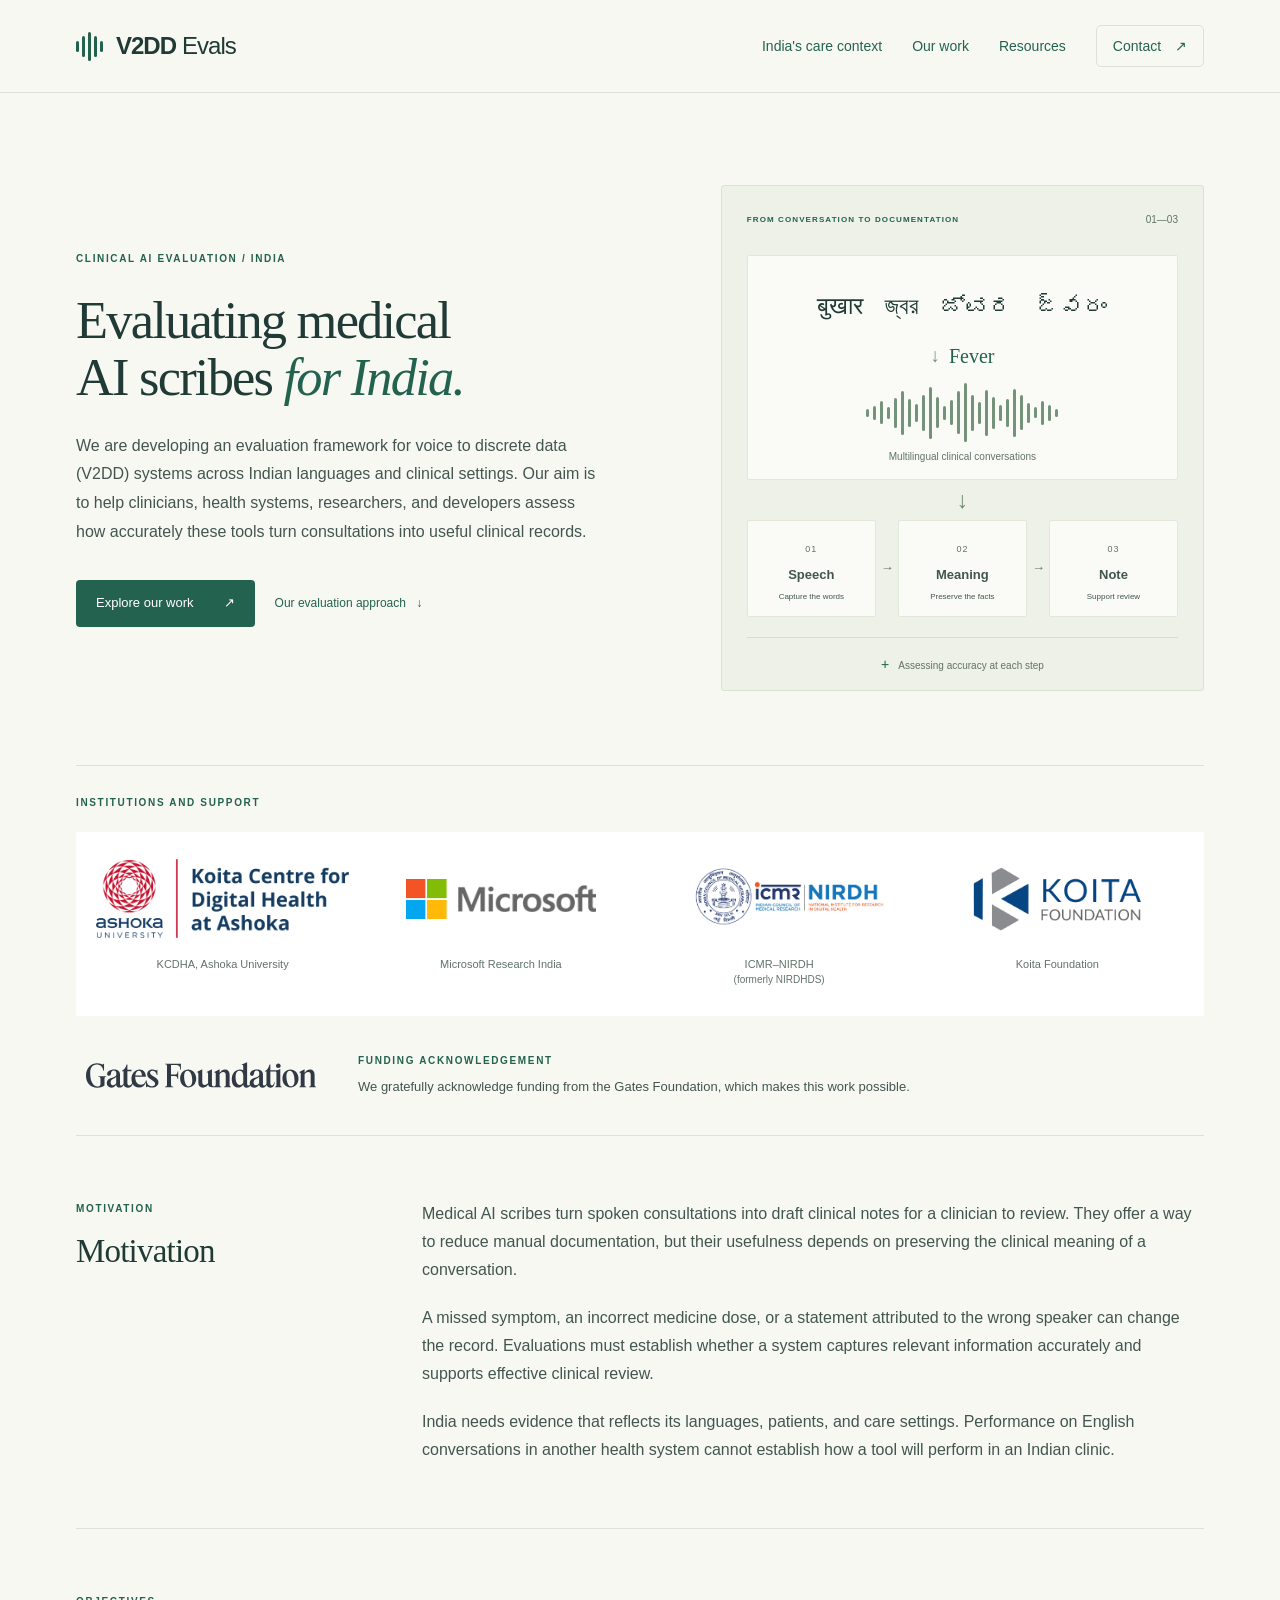
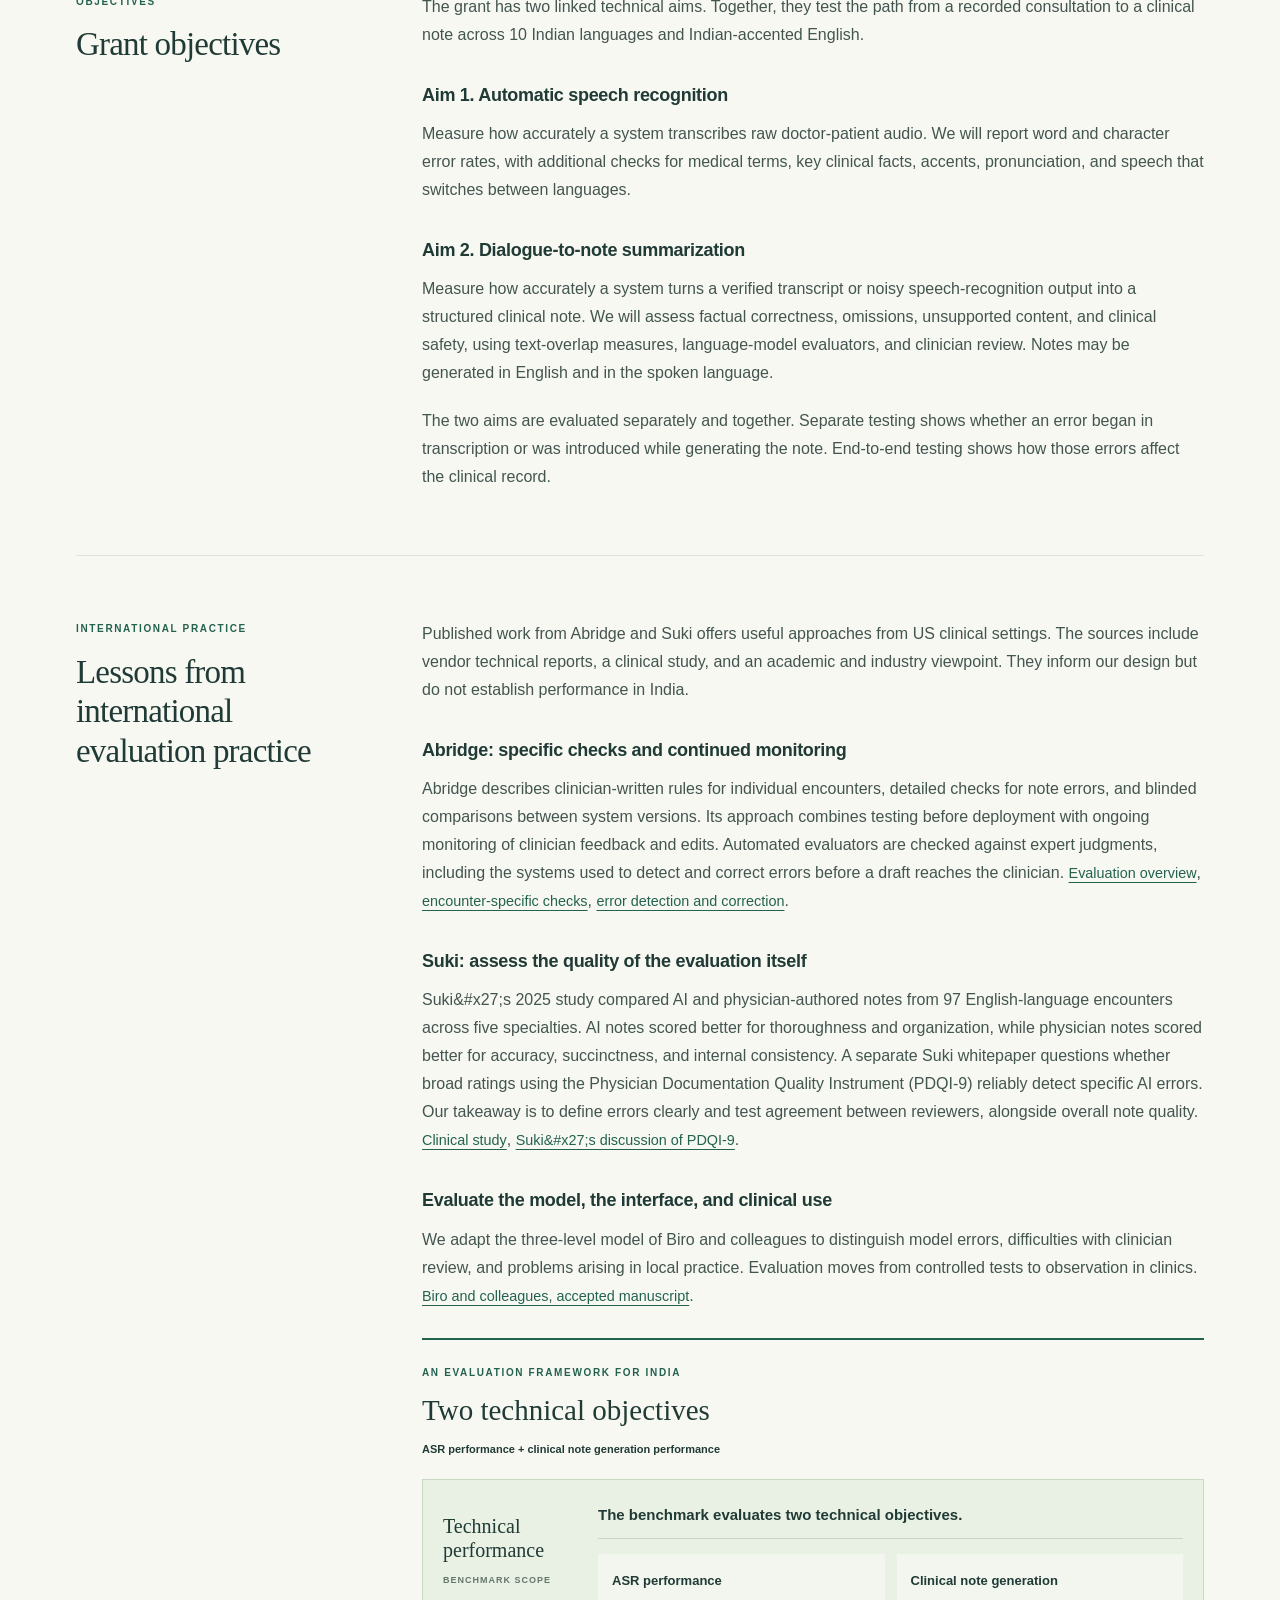
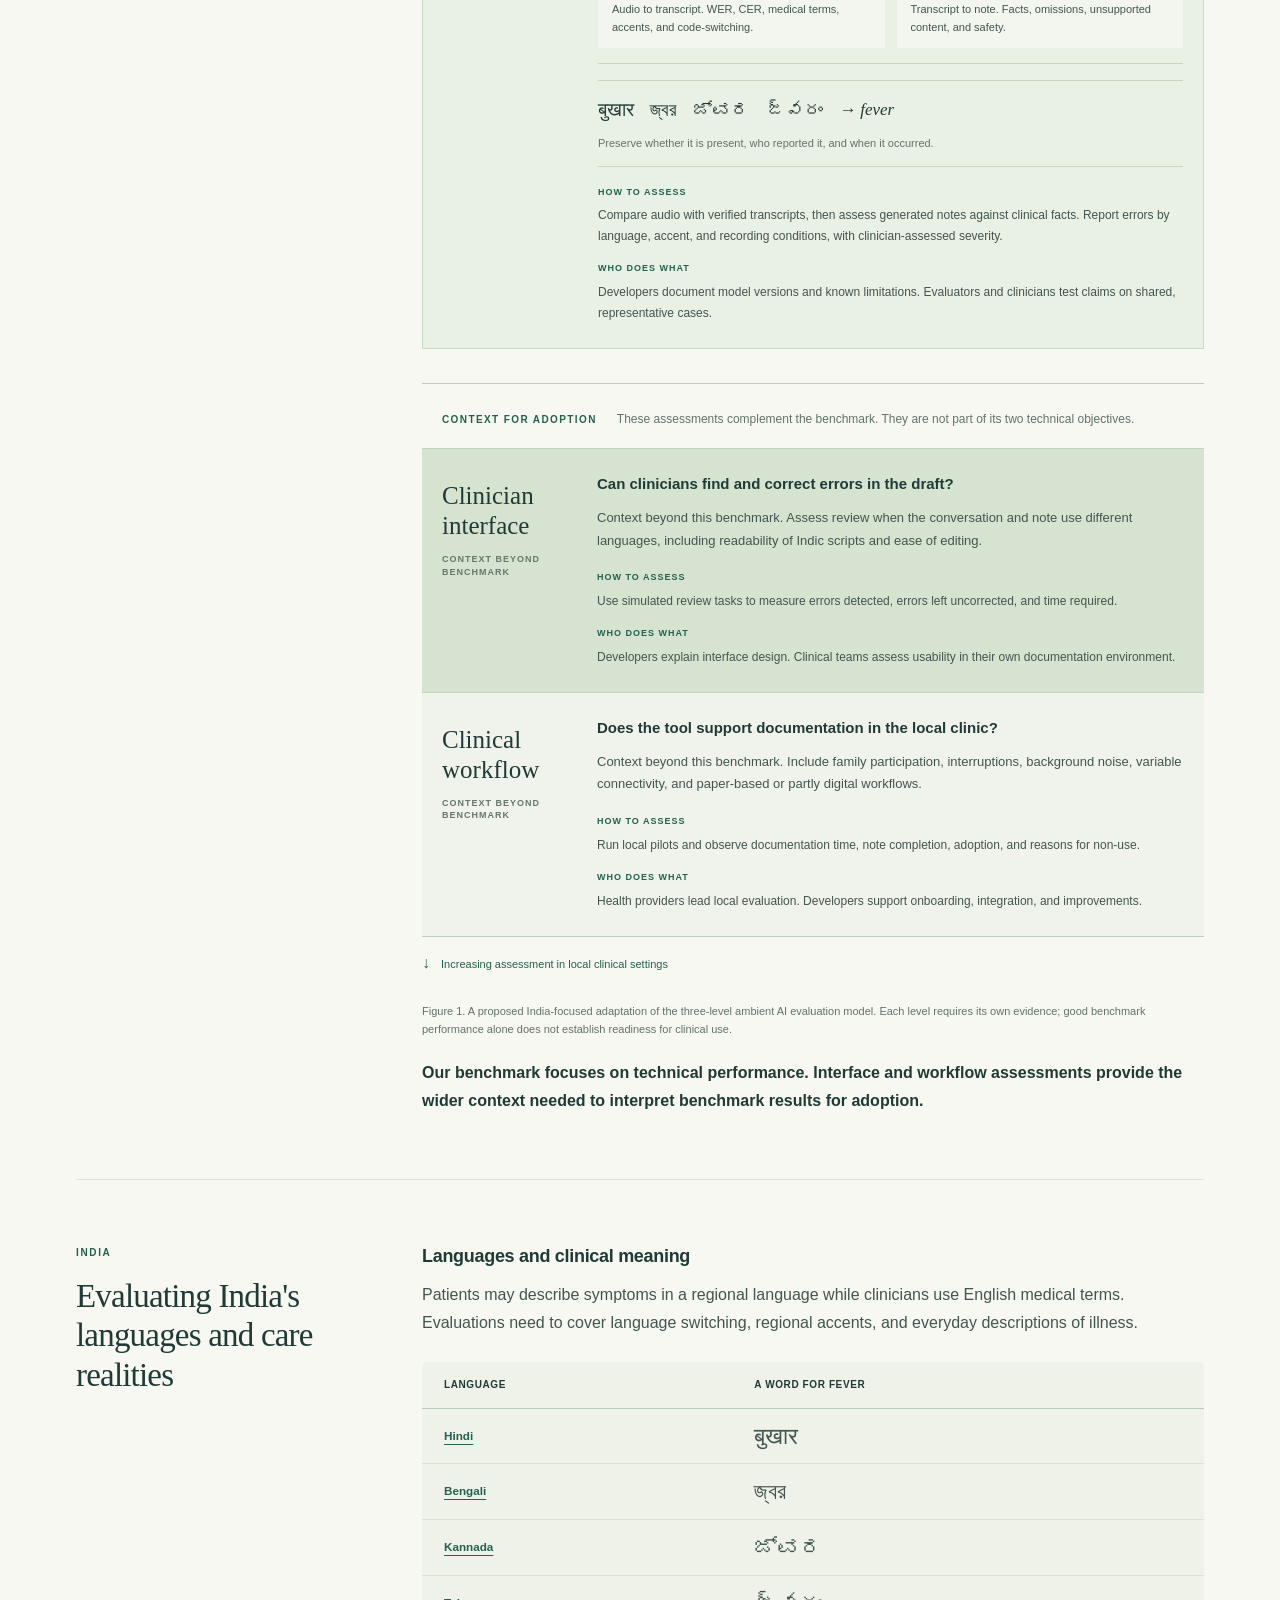
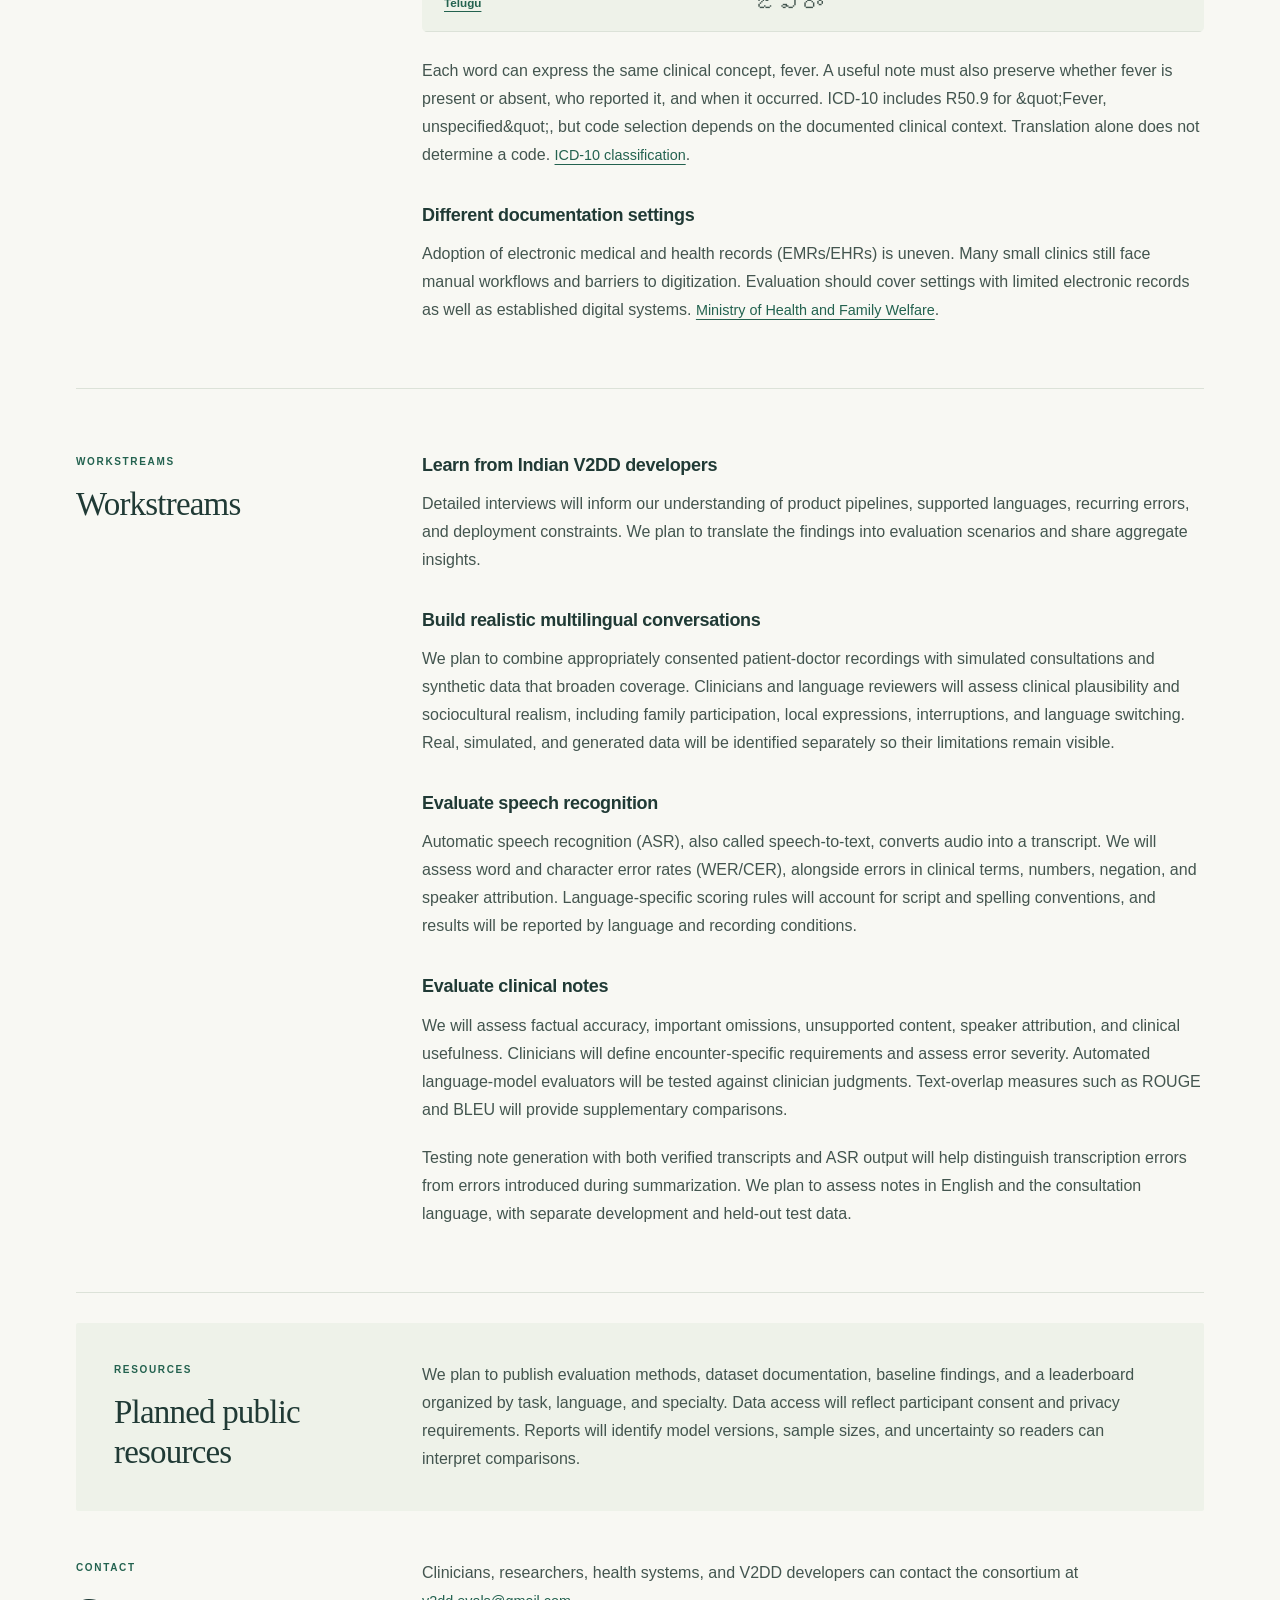
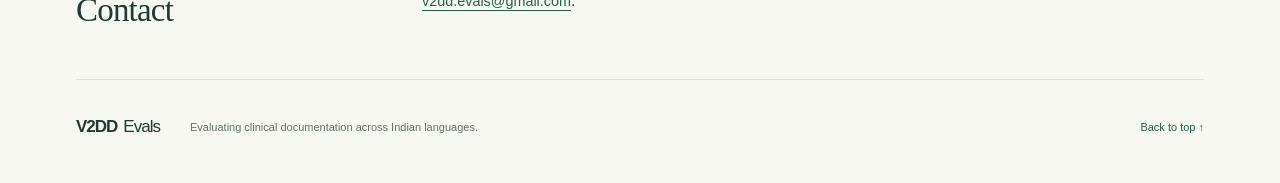
==== commit 995b133f: "Separate benchmark objectives from adoption context" ====
--- a/index.html
+++ b/index.html
@@ -36,7 +36,7 @@
 <p>Suki&amp;#x27;s 2025 study compared AI and physician-authored notes from 97 English-language encounters across five specialties. AI notes scored better for thoroughness and organization, while physician notes scored better for accuracy, succinctness, and internal consistency. A separate Suki whitepaper questions whether broad ratings using the Physician Documentation Quality Instrument (PDQI-9) reliably detect specific AI errors. Our takeaway is to define errors clearly and test agreement between reviewers, alongside overall note quality. <a href="https://www.frontiersin.org/journals/artificial-intelligence/articles/10.3389/frai.2025.1691499/full">Clinical study</a>, <a href="https://www.suki.ai/blog/the-broken-ruler-why-the-healthcare-industry-is-measuring-ai-notes-the-wrong-way-and-what-they-should-be-doing-instead/">Suki&amp;#x27;s discussion of PDQI-9</a>.</p>
 <h3>Evaluate the model, the interface, and clinical use</h3>
 <p>We adapt the three-level model of Biro and colleagues to distinguish model errors, difficulties with clinician review, and problems arising in local practice. Evaluation moves from controlled tests to observation in clinics. <a href="https://preprints.jmir.org/preprint/91098/accepted">Biro and colleagues, accepted manuscript</a>.</p>
-<figure class="evaluation-figure" aria-labelledby="framework-title"><div class="figure-intro"><span class="eyebrow">An evaluation framework for India</span><h4 id="framework-title">What this benchmark measures</h4><p><strong>Benchmark scope: ASR performance + clinical note generation performance</strong></p></div><div class="evaluation-level"><div class="level-title"><span>01</span><h4>Technical performance</h4><small class="scope-badge">Benchmark scope</small></div><div class="level-detail"><p class="level-question">Does the system preserve clinical meaning across languages?</p><div class="technical-components"><div><strong>ASR performance</strong><p>Audio to transcript. WER, CER, medical terms, accents, and code-switching.</p></div><div><strong>Clinical note generation</strong><p>Transcript to note. Facts, omissions, unsupported content, and safety.</p></div></div><div class="meaning-example"><div class="example-words"><span lang="hi">बुखार</span><span lang="bn">জ্বর</span><span lang="kn">ಜ್ವರ</span><span lang="te">జ్వరం</span><span class="concept">→ fever</span></div><p>Preserve whether it is present, who reported it, and when it occurred.</p></div><dl class="figure-method"><dt>How to assess</dt><dd>Compare audio with verified transcripts, then assess generated notes against clinical facts. Report errors by language, accent, and recording conditions, with clinician-assessed severity.</dd><dt>Who does what</dt><dd>Developers document model versions and known limitations. Evaluators and clinicians test claims on shared, representative cases.</dd></dl></div></div><div class="evaluation-level"><div class="level-title"><span>02</span><h4>Clinician interface</h4><small class="scope-badge">Context beyond benchmark</small></div><div class="level-detail"><p class="level-question">Can clinicians find and correct errors in the draft?</p><p class="level-priorities">Context beyond this benchmark. Assess review when the conversation and note use different languages, including readability of Indic scripts and ease of editing.</p><dl class="figure-method"><dt>How to assess</dt><dd>Use simulated review tasks to measure errors detected, errors left uncorrected, and time required.</dd><dt>Who does what</dt><dd>Developers explain interface design. Clinical teams assess usability in their own documentation environment.</dd></dl></div></div><div class="evaluation-level"><div class="level-title"><span>03</span><h4>Clinical workflow</h4><small class="scope-badge">Context beyond benchmark</small></div><div class="level-detail"><p class="level-question">Does the tool support documentation in the local clinic?</p><p class="level-priorities">Context beyond this benchmark. Include family participation, interruptions, background noise, variable connectivity, and paper-based or partly digital workflows.</p><dl class="figure-method"><dt>How to assess</dt><dd>Run local pilots and observe documentation time, note completion, adoption, and reasons for non-use.</dd><dt>Who does what</dt><dd>Health providers lead local evaluation. Developers support onboarding, integration, and improvements.</dd></dl></div></div><div class="evaluation-direction"><span aria-hidden="true">↓</span> Increasing assessment in local clinical settings</div></figure>
+<figure class="evaluation-figure" aria-labelledby="framework-title"><div class="figure-intro"><span class="eyebrow">An evaluation framework for India</span><h4 id="framework-title">Two technical objectives</h4><p><strong>ASR performance + clinical note generation performance</strong></p></div><div class="evaluation-level benchmark-level"><div class="level-title"><h4>Technical performance</h4><small class="scope-badge">Benchmark scope</small></div><div class="level-detail"><p class="level-question">The benchmark evaluates two technical objectives.</p><div class="technical-components"><div><strong>ASR performance</strong><p>Audio to transcript. WER, CER, medical terms, accents, and code-switching.</p></div><div><strong>Clinical note generation</strong><p>Transcript to note. Facts, omissions, unsupported content, and safety.</p></div></div><div class="meaning-example"><div class="example-words"><span lang="hi">बुखार</span><span lang="bn">জ্বর</span><span lang="kn">ಜ್ವರ</span><span lang="te">జ్వరం</span><span class="concept">→ fever</span></div><p>Preserve whether it is present, who reported it, and when it occurred.</p></div><dl class="figure-method"><dt>How to assess</dt><dd>Compare audio with verified transcripts, then assess generated notes against clinical facts. Report errors by language, accent, and recording conditions, with clinician-assessed severity.</dd><dt>Who does what</dt><dd>Developers document model versions and known limitations. Evaluators and clinicians test claims on shared, representative cases.</dd></dl></div></div><div class="context-divider"><span>Context for adoption</span><p>These assessments complement the benchmark. They are not part of its two technical objectives.</p></div><div class="evaluation-level context-level"><div class="level-title"><h4>Clinician interface</h4><small class="scope-badge">Context beyond benchmark</small></div><div class="level-detail"><p class="level-question">Can clinicians find and correct errors in the draft?</p><p class="level-priorities">Context beyond this benchmark. Assess review when the conversation and note use different languages, including readability of Indic scripts and ease of editing.</p><dl class="figure-method"><dt>How to assess</dt><dd>Use simulated review tasks to measure errors detected, errors left uncorrected, and time required.</dd><dt>Who does what</dt><dd>Developers explain interface design. Clinical teams assess usability in their own documentation environment.</dd></dl></div></div><div class="evaluation-level context-level"><div class="level-title"><h4>Clinical workflow</h4><small class="scope-badge">Context beyond benchmark</small></div><div class="level-detail"><p class="level-question">Does the tool support documentation in the local clinic?</p><p class="level-priorities">Context beyond this benchmark. Include family participation, interruptions, background noise, variable connectivity, and paper-based or partly digital workflows.</p><dl class="figure-method"><dt>How to assess</dt><dd>Run local pilots and observe documentation time, note completion, adoption, and reasons for non-use.</dd><dt>Who does what</dt><dd>Health providers lead local evaluation. Developers support onboarding, integration, and improvements.</dd></dl></div></div><div class="evaluation-direction"><span aria-hidden="true">↓</span> Increasing assessment in local clinical settings</div></figure>
 <p class="figure-caption">Figure 1. A proposed India-focused adaptation of the three-level ambient AI evaluation model. Each level requires its own evidence; good benchmark performance alone does not establish readiness for clinical use.</p>
 <p><strong>Our benchmark focuses on technical performance. Interface and workflow assessments provide the wider context needed to interpret benchmark results for adoption.</strong></p></div></section>
 <section class="content-section" id="india" aria-labelledby="india-heading"><div class="section-heading"><span class="eyebrow">India</span><h2 id="india-heading">Evaluating India&#x27;s languages and care realities</h2></div><div class="section-body"><h3>Languages and clinical meaning</h3>
--- a/styles.css
+++ b/styles.css
@@ -5,6 +5,7 @@
 .hero-copy,.hero-visual,.level-detail{min-width:0}.hero-description{overflow-wrap:break-word}@media(max-width:740px){.hero{grid-template-columns:minmax(0,1fr)}.visual-topline>span{min-width:0}.pipeline{grid-template-columns:minmax(0,1fr) 10px minmax(0,1fr) 10px minmax(0,1fr)}.pipeline p{white-space:normal}.language-words{gap:clamp(12px,5vw,27px)}.wave{gap:3px}.wave i{flex-shrink:1}.text-button{max-width:100%}}
 .figure-intro{border-top:2px solid var(--green);padding:24px 0 20px}.figure-intro h4{font-family:Georgia,serif;font-size:29px;font-weight:400;line-height:1.2;color:var(--ink);margin:12px 0}.figure-intro>p{font-size:11px;color:var(--muted);margin:0}.evaluation-level{grid-template-columns:133px minmax(0,1fr);gap:22px;padding:24px 20px}.level-detail .level-question{font-size:15px;line-height:1.45;margin:0 0 12px}.level-detail .level-priorities{font-weight:400;font-size:13px;line-height:1.75;color:var(--body);margin:0 0 14px}.figure-method{margin:18px 0 0}.figure-method dt{text-transform:uppercase;font-size:9px;letter-spacing:1px;font-weight:650;color:var(--green);margin-top:14px}.figure-method dd{margin:5px 0 0;font-size:12px;line-height:1.75}.meaning-example{border-top:1px solid #c8d5c3;border-bottom:1px solid #c8d5c3;padding:12px 0;margin:16px 0}.example-words{display:flex;flex-wrap:wrap;gap:9px 16px;align-items:center;color:var(--ink);font-size:19px}.concept{font-family:Georgia,serif;font-style:italic;font-size:17px}.meaning-example p{font-size:11px;font-weight:400;margin:8px 0 0;color:var(--muted)}.section-body .figure-caption{font-size:11px;color:var(--muted);line-height:1.7;margin-top:-15px}@media(max-width:1000px){.evaluation-level{grid-template-columns:1fr;gap:14px}.level-title{display:flex;align-items:baseline;gap:12px}.level-title h4{margin:0}.level-title>span{font-size:11px}}@media(max-width:450px){.figure-intro h4{font-size:26px}.evaluation-level{padding:22px 18px}.level-detail .level-question{font-size:16px}.figure-method dd{font-size:13px}.figure-method dt{font-size:10px}}
 .scope-badge{display:block;text-transform:uppercase;letter-spacing:1px;color:var(--green);font:650 9px/1.4 -apple-system,BlinkMacSystemFont,"Segoe UI",sans-serif;margin-top:12px}.evaluation-level:not(:first-of-type) .scope-badge{color:#66776d}.technical-components{display:grid;grid-template-columns:1fr 1fr;gap:12px;border-top:1px solid #c8d5c3;border-bottom:1px solid #c8d5c3;padding:15px 0;margin:12px 0 4px}.technical-components>div{padding:12px 14px;background:rgba(255,255,255,.38)}.technical-components strong{font-size:13px;color:var(--ink)}.technical-components p{font-size:11px;line-height:1.65;margin:6px 0 0;color:var(--body)}.section-body strong{font-weight:700;color:var(--ink)}
+.benchmark-level{background:#e9f0e4!important;border:1px solid #c9d9c3}.benchmark-level .level-title{padding-top:2px}.context-divider{display:flex;align-items:baseline;gap:20px;border-top:1px solid #bdcdb9;margin:34px 0 0;padding:25px 20px 18px}.context-divider span{text-transform:uppercase;letter-spacing:1.4px;font-size:10px;font-weight:700;color:var(--green);white-space:nowrap}.context-divider p{font-size:12px;color:var(--muted);margin:0}.context-level{margin-top:0;border-top:1px solid #c5d4c0}.context-level+.context-level{border-top:1px solid #c5d4c0}.context-level .level-title h4{font-size:25px}.evaluation-figure>.context-level:last-of-type{border-bottom:1px solid #c5d4c0}@media(max-width:740px){.context-divider{display:block;padding-left:18px;padding-right:18px}.context-divider p{margin-top:8px}.benchmark-level{border-left:0;border-right:0}.context-level .level-title h4{font-size:23px}}
 .institution-section{border-top:1px solid var(--line);border-bottom:1px solid var(--line);padding:28px 0 0}.institution-logos{display:grid;grid-template-columns:repeat(4,minmax(0,1fr));gap:25px;background:#fff;margin-top:20px;padding:26px 20px}.institution{display:flex;flex-direction:column;align-items:center;justify-content:flex-end;gap:16px;text-decoration:none;text-align:center;min-width:0}.institution img{display:block;max-width:100%;width:100%;height:82px;object-fit:contain}.institution img.microsoft-logo{width:190px;object-fit:contain}.institution img.icmr-logo{object-fit:cover;object-position:center 52%}.institution img.koita-logo{width:175px;object-fit:contain}.institution>span{font-size:11px;line-height:1.5;color:var(--muted);min-height:34px}.institution small{display:block;font-size:10px}.funding-acknowledgement{display:grid;grid-template-columns:230px minmax(0,1fr);align-items:center;gap:42px;padding:30px 10px}.funding-acknowledgement img{display:block;width:230px;max-width:100%;height:auto}.funding-acknowledgement p{font-size:13px;margin:7px 0 0;max-width:600px}@media(max-width:740px){.institution-logos{grid-template-columns:repeat(2,minmax(0,1fr));gap:26px 20px;padding:24px 15px}.institution img{height:65px}.institution>span{font-size:10px}.funding-acknowledgement{grid-template-columns:1fr;gap:20px;padding:28px 0}.funding-acknowledgement img{width:200px}.institution img.koita-logo{width:150px}}@media(max-width:380px){.institution-logos{gap:24px 15px;padding:22px 12px}.institution img{height:53px}.institution>span{font-size:9px}}
 @media(max-width:450px){.header-inner{flex-wrap:wrap;gap:8px}.header-inner nav{width:100%;justify-content:space-between;gap:12px}.header-inner nav a{font-size:12px}.nav-contact{border:0;padding-left:0;padding-right:0}}
 .fever-mapping{display:flex;justify-content:center;align-items:center;gap:9px;margin:10px 0 2px;font-family:Georgia,serif;font-size:20px;color:var(--green)}.fever-mapping>span{font-family:inherit;font-size:19px;color:#75937a}.conversation .wave{margin-top:4px}
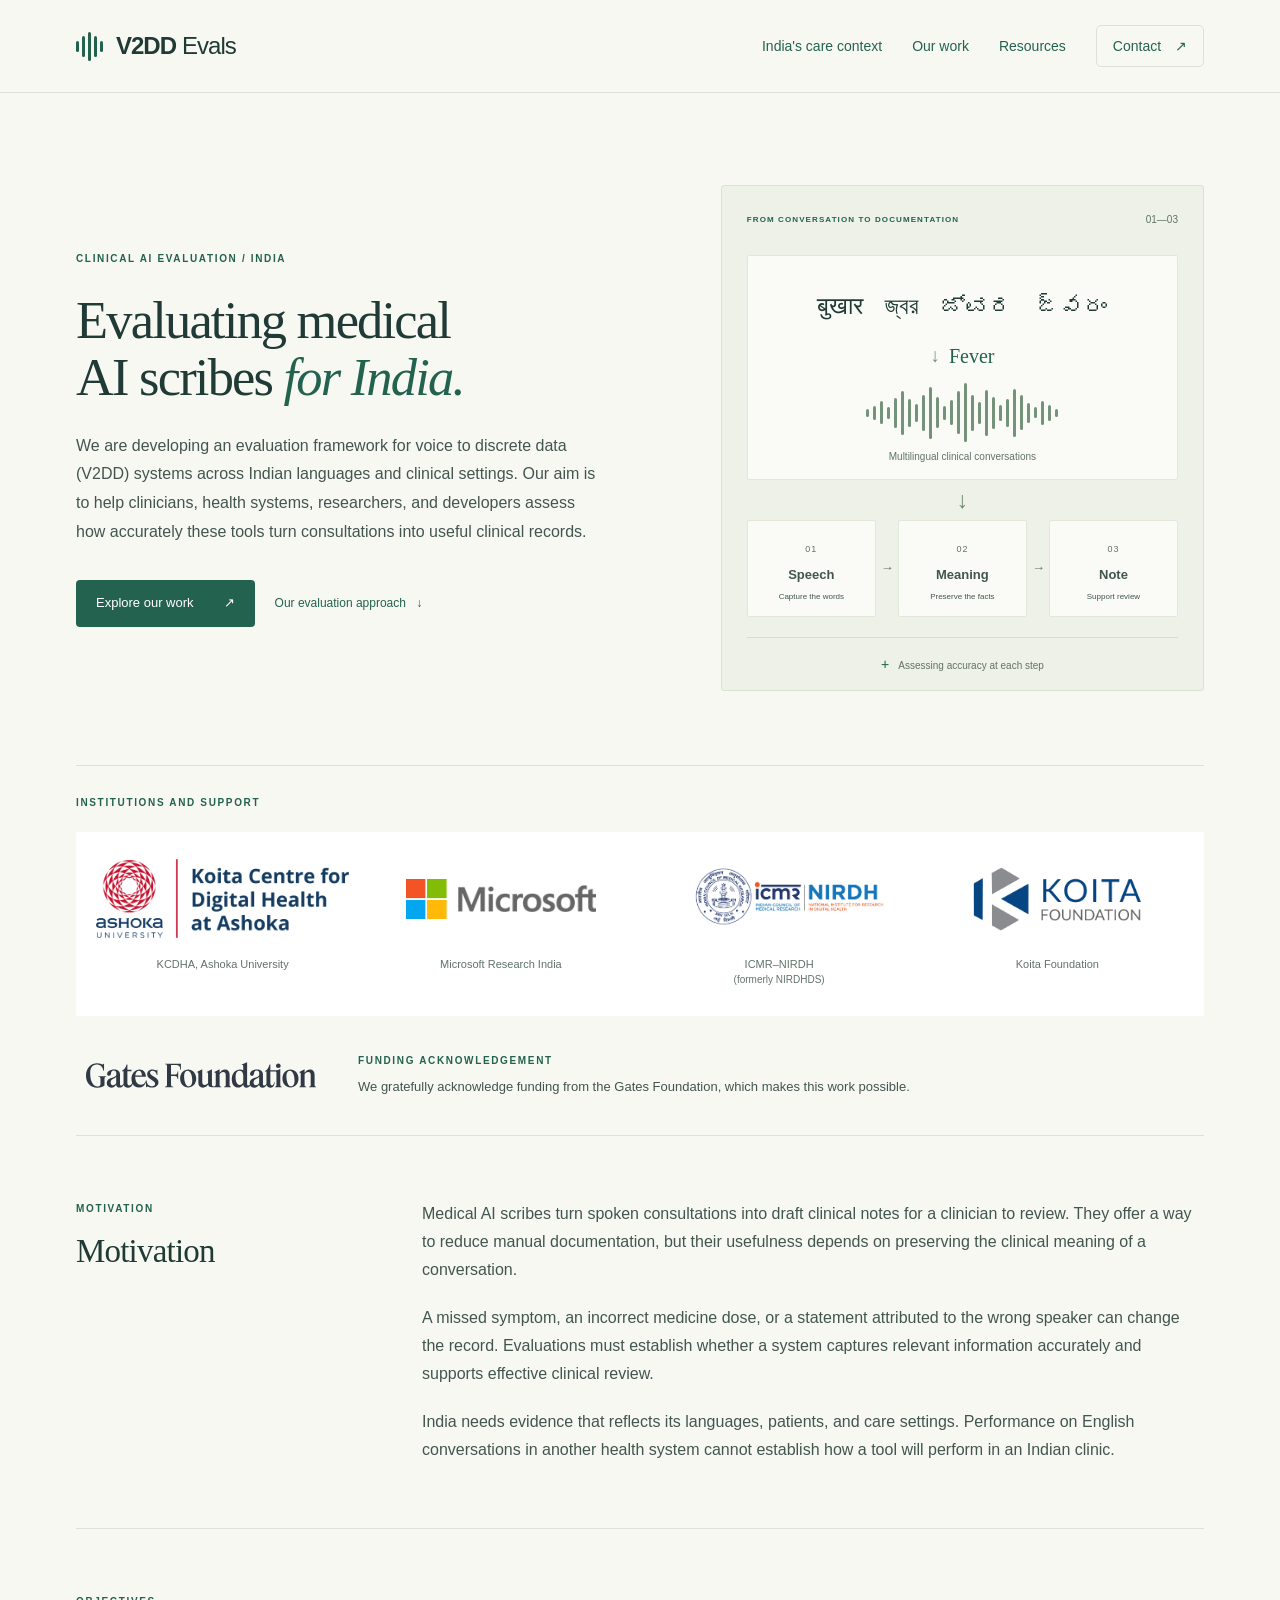
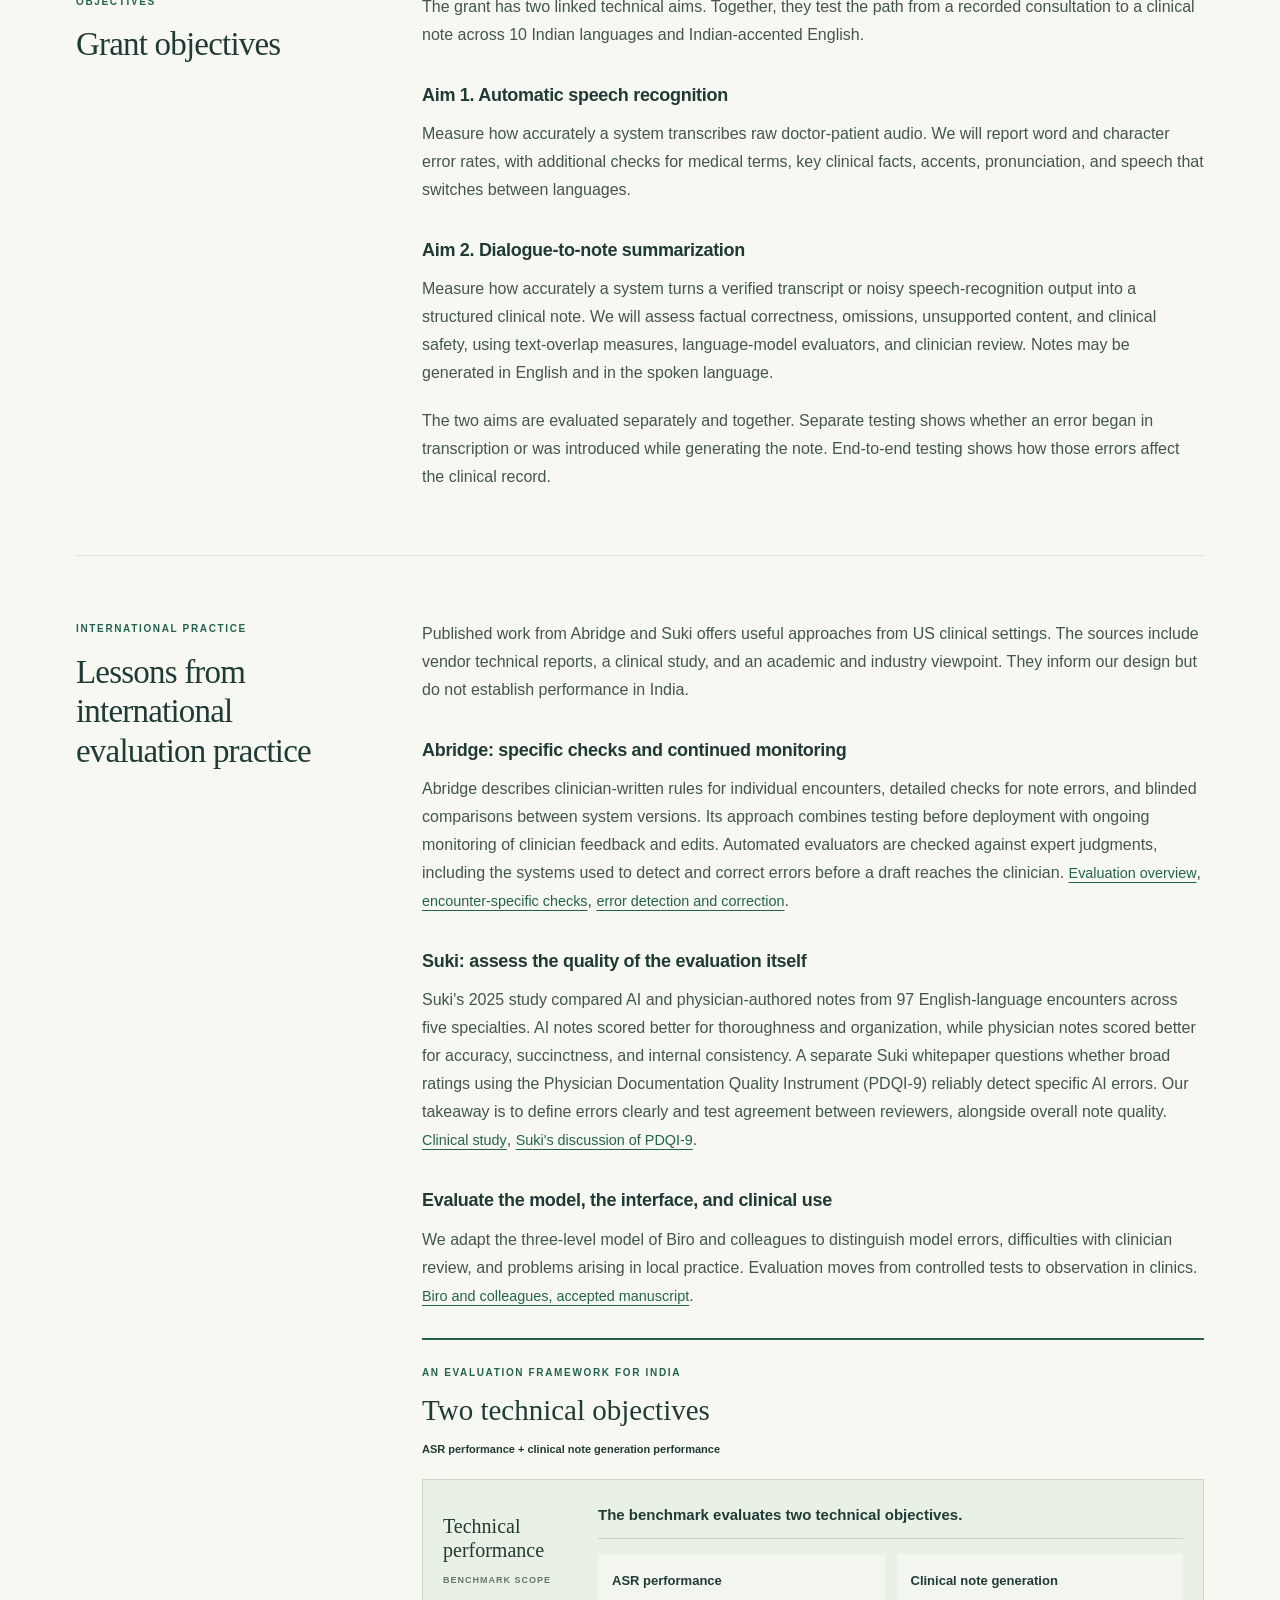
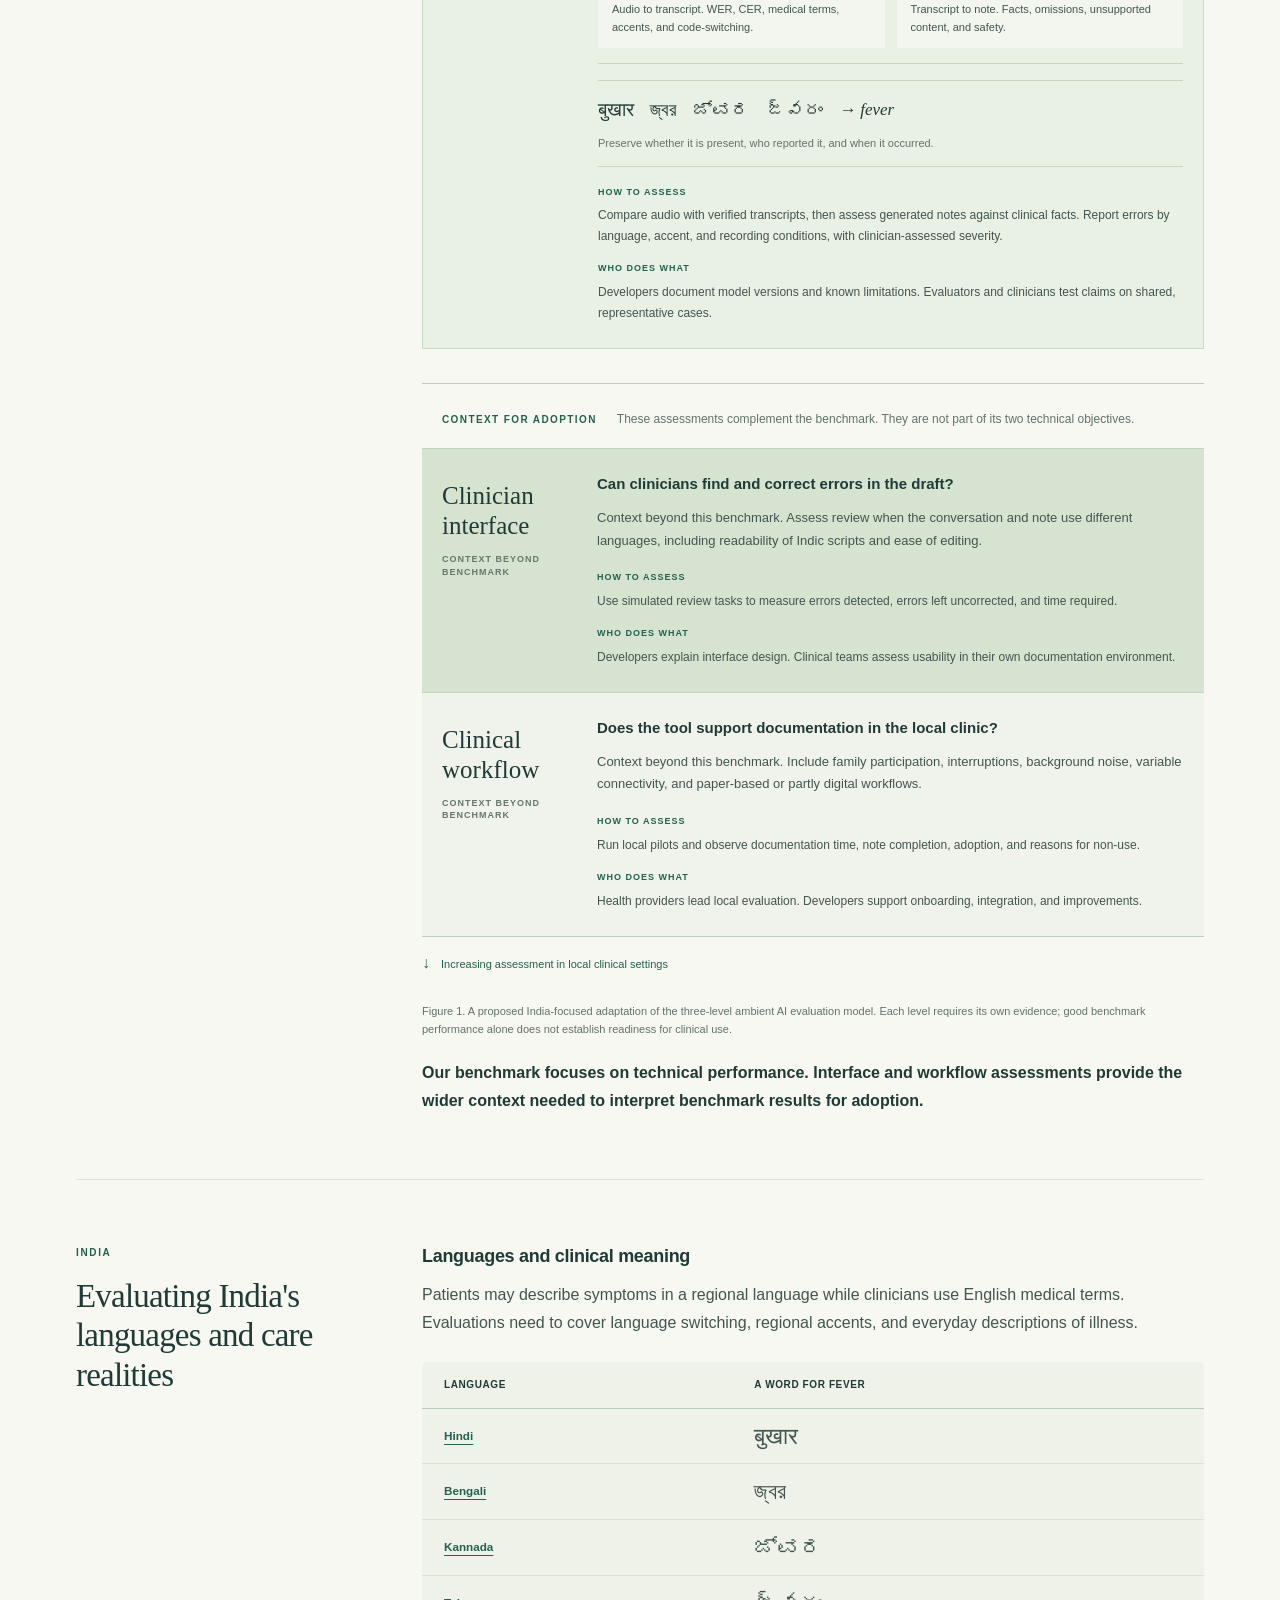
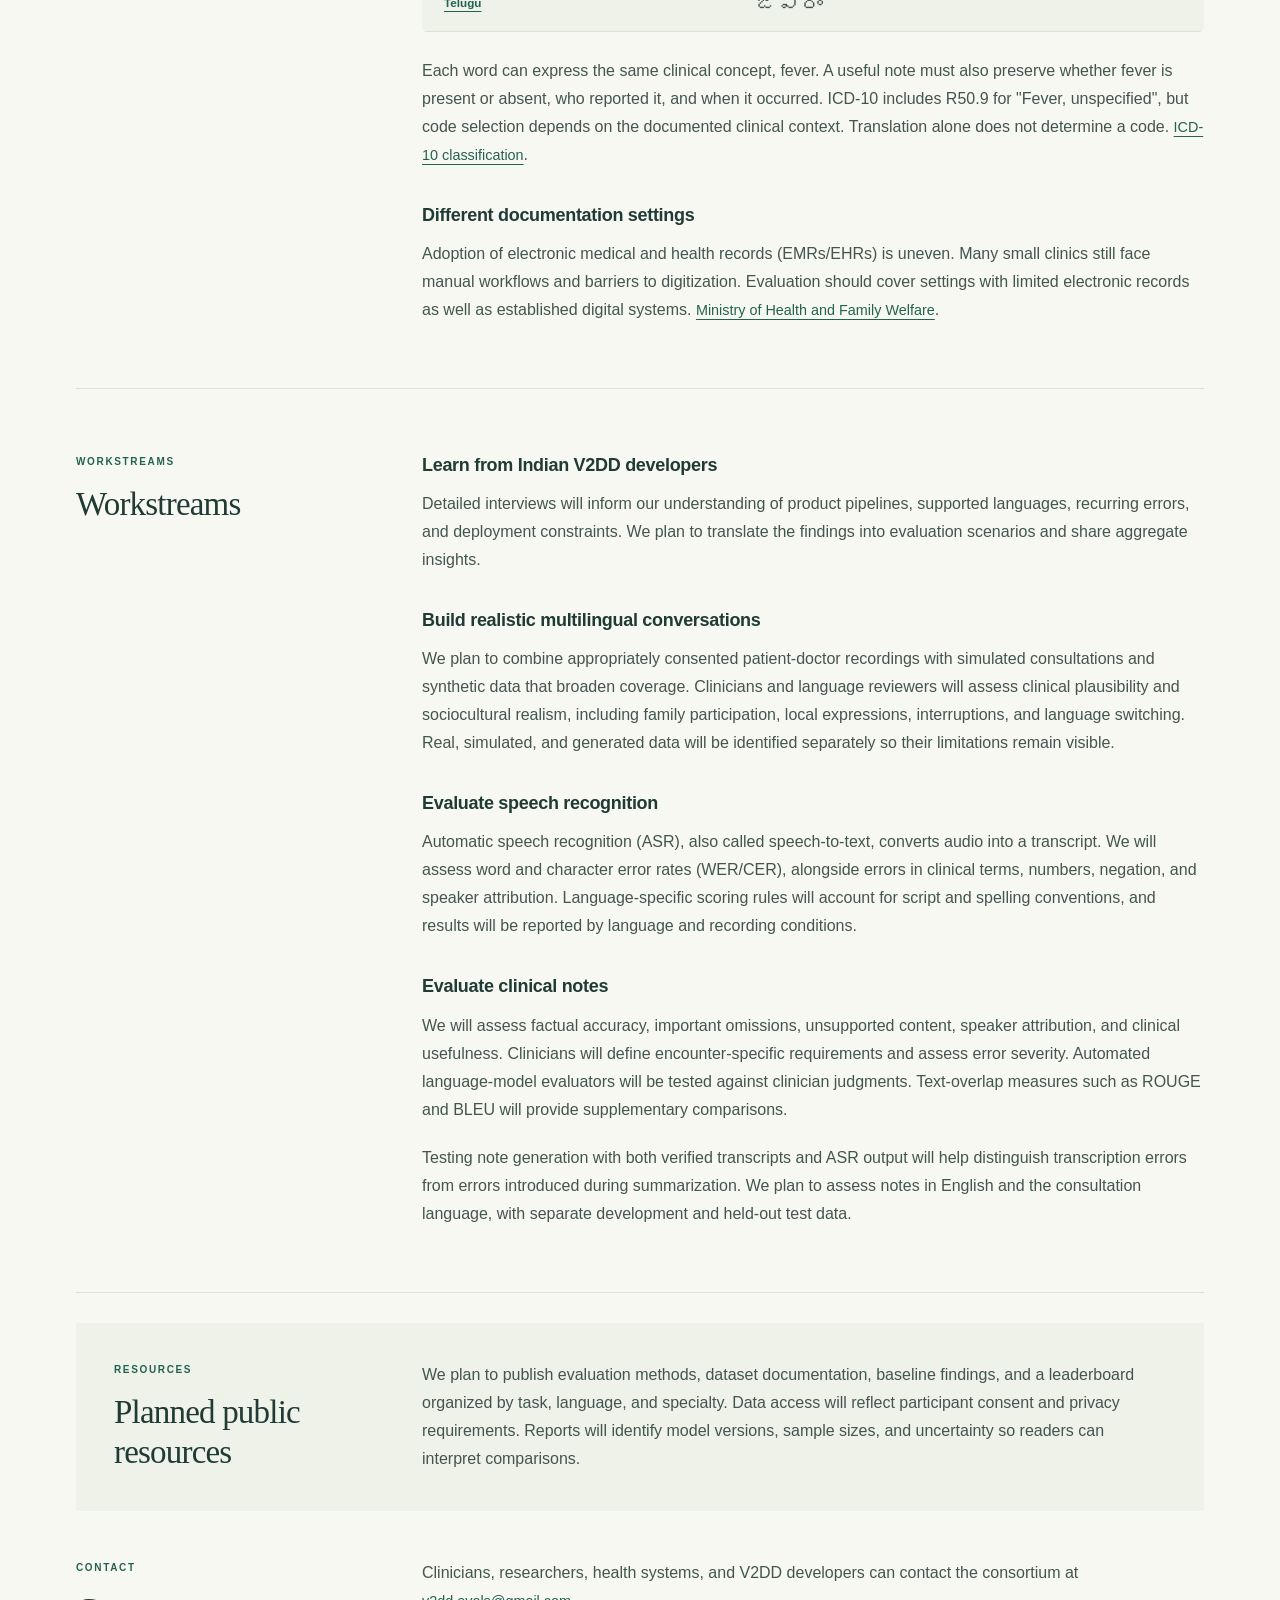
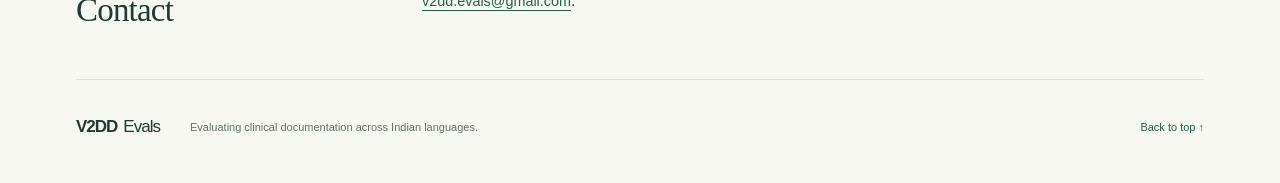
==== commit fccdd171: "Render apostrophes and punctuation as readable text" ====
--- a/index.html
+++ b/index.html
@@ -33,13 +33,13 @@
 <h3>Abridge: specific checks and continued monitoring</h3>
 <p>Abridge describes clinician-written rules for individual encounters, detailed checks for note errors, and blinded comparisons between system versions. Its approach combines testing before deployment with ongoing monitoring of clinician feedback and edits. Automated evaluators are checked against expert judgments, including the systems used to detect and correct errors before a draft reaches the clinician. <a href="https://tech.abridge.com/blog/ai-evaluation-at-abridge">Evaluation overview</a>, <a href="https://tech.abridge.com/blog/offline-evaluations-to-improve-our-systems">encounter-specific checks</a>, <a href="https://tech.abridge.com/blog/real-time-error-detection-and-correction">error detection and correction</a>.</p>
 <h3>Suki: assess the quality of the evaluation itself</h3>
-<p>Suki&amp;#x27;s 2025 study compared AI and physician-authored notes from 97 English-language encounters across five specialties. AI notes scored better for thoroughness and organization, while physician notes scored better for accuracy, succinctness, and internal consistency. A separate Suki whitepaper questions whether broad ratings using the Physician Documentation Quality Instrument (PDQI-9) reliably detect specific AI errors. Our takeaway is to define errors clearly and test agreement between reviewers, alongside overall note quality. <a href="https://www.frontiersin.org/journals/artificial-intelligence/articles/10.3389/frai.2025.1691499/full">Clinical study</a>, <a href="https://www.suki.ai/blog/the-broken-ruler-why-the-healthcare-industry-is-measuring-ai-notes-the-wrong-way-and-what-they-should-be-doing-instead/">Suki&amp;#x27;s discussion of PDQI-9</a>.</p>
+<p>Suki's 2025 study compared AI and physician-authored notes from 97 English-language encounters across five specialties. AI notes scored better for thoroughness and organization, while physician notes scored better for accuracy, succinctness, and internal consistency. A separate Suki whitepaper questions whether broad ratings using the Physician Documentation Quality Instrument (PDQI-9) reliably detect specific AI errors. Our takeaway is to define errors clearly and test agreement between reviewers, alongside overall note quality. <a href="https://www.frontiersin.org/journals/artificial-intelligence/articles/10.3389/frai.2025.1691499/full">Clinical study</a>, <a href="https://www.suki.ai/blog/the-broken-ruler-why-the-healthcare-industry-is-measuring-ai-notes-the-wrong-way-and-what-they-should-be-doing-instead/">Suki's discussion of PDQI-9</a>.</p>
 <h3>Evaluate the model, the interface, and clinical use</h3>
 <p>We adapt the three-level model of Biro and colleagues to distinguish model errors, difficulties with clinician review, and problems arising in local practice. Evaluation moves from controlled tests to observation in clinics. <a href="https://preprints.jmir.org/preprint/91098/accepted">Biro and colleagues, accepted manuscript</a>.</p>
 <figure class="evaluation-figure" aria-labelledby="framework-title"><div class="figure-intro"><span class="eyebrow">An evaluation framework for India</span><h4 id="framework-title">Two technical objectives</h4><p><strong>ASR performance + clinical note generation performance</strong></p></div><div class="evaluation-level benchmark-level"><div class="level-title"><h4>Technical performance</h4><small class="scope-badge">Benchmark scope</small></div><div class="level-detail"><p class="level-question">The benchmark evaluates two technical objectives.</p><div class="technical-components"><div><strong>ASR performance</strong><p>Audio to transcript. WER, CER, medical terms, accents, and code-switching.</p></div><div><strong>Clinical note generation</strong><p>Transcript to note. Facts, omissions, unsupported content, and safety.</p></div></div><div class="meaning-example"><div class="example-words"><span lang="hi">बुखार</span><span lang="bn">জ্বর</span><span lang="kn">ಜ್ವರ</span><span lang="te">జ్వరం</span><span class="concept">→ fever</span></div><p>Preserve whether it is present, who reported it, and when it occurred.</p></div><dl class="figure-method"><dt>How to assess</dt><dd>Compare audio with verified transcripts, then assess generated notes against clinical facts. Report errors by language, accent, and recording conditions, with clinician-assessed severity.</dd><dt>Who does what</dt><dd>Developers document model versions and known limitations. Evaluators and clinicians test claims on shared, representative cases.</dd></dl></div></div><div class="context-divider"><span>Context for adoption</span><p>These assessments complement the benchmark. They are not part of its two technical objectives.</p></div><div class="evaluation-level context-level"><div class="level-title"><h4>Clinician interface</h4><small class="scope-badge">Context beyond benchmark</small></div><div class="level-detail"><p class="level-question">Can clinicians find and correct errors in the draft?</p><p class="level-priorities">Context beyond this benchmark. Assess review when the conversation and note use different languages, including readability of Indic scripts and ease of editing.</p><dl class="figure-method"><dt>How to assess</dt><dd>Use simulated review tasks to measure errors detected, errors left uncorrected, and time required.</dd><dt>Who does what</dt><dd>Developers explain interface design. Clinical teams assess usability in their own documentation environment.</dd></dl></div></div><div class="evaluation-level context-level"><div class="level-title"><h4>Clinical workflow</h4><small class="scope-badge">Context beyond benchmark</small></div><div class="level-detail"><p class="level-question">Does the tool support documentation in the local clinic?</p><p class="level-priorities">Context beyond this benchmark. Include family participation, interruptions, background noise, variable connectivity, and paper-based or partly digital workflows.</p><dl class="figure-method"><dt>How to assess</dt><dd>Run local pilots and observe documentation time, note completion, adoption, and reasons for non-use.</dd><dt>Who does what</dt><dd>Health providers lead local evaluation. Developers support onboarding, integration, and improvements.</dd></dl></div></div><div class="evaluation-direction"><span aria-hidden="true">↓</span> Increasing assessment in local clinical settings</div></figure>
 <p class="figure-caption">Figure 1. A proposed India-focused adaptation of the three-level ambient AI evaluation model. Each level requires its own evidence; good benchmark performance alone does not establish readiness for clinical use.</p>
 <p><strong>Our benchmark focuses on technical performance. Interface and workflow assessments provide the wider context needed to interpret benchmark results for adoption.</strong></p></div></section>
-<section class="content-section" id="india" aria-labelledby="india-heading"><div class="section-heading"><span class="eyebrow">India</span><h2 id="india-heading">Evaluating India&#x27;s languages and care realities</h2></div><div class="section-body"><h3>Languages and clinical meaning</h3>
+<section class="content-section" id="india" aria-labelledby="india-heading"><div class="section-heading"><span class="eyebrow">India</span><h2 id="india-heading">Evaluating India's languages and care realities</h2></div><div class="section-body"><h3>Languages and clinical meaning</h3>
 <p>Patients may describe symptoms in a regional language while clinicians use English medical terms. Evaluations need to cover language switching, regional accents, and everyday descriptions of illness.</p>
 <div class="table-wrap"><table class="language-table"><thead><tr><th scope="col">Language</th><th scope="col">A word for fever</th></tr></thead><tbody>
 <tr><th scope="row"><a href="https://samagra.kite.kerala.gov.in/files/samagra-resource/uploads2/tbookscmq/mal/10/11/Hindi_1744351435111_349086192.pdf">Hindi</a></th><td lang="hi">बुखार</td></tr>
@@ -47,9 +47,9 @@
 <tr><th scope="row"><a href="https://samagra.kite.kerala.gov.in/files/samagra-resource/uploads2/tbookscmq/mal/10/11/Hindi_1744351435111_349086192.pdf">Kannada</a></th><td lang="kn">ಜ್ವರ</td></tr>
 <tr><th scope="row"><a href="https://www.cgg.gov.in/wp-content/uploads/2017/07/Survey-of-Child-Labour-in-slums-of-Hyderabad.pdf">Telugu</a></th><td lang="te">జ్వరం</td></tr>
 </tbody></table></div>
-<p>Each word can express the same clinical concept, fever. A useful note must also preserve whether fever is present or absent, who reported it, and when it occurred. ICD-10 includes R50.9 for &amp;quot;Fever, unspecified&amp;quot;, but code selection depends on the documented clinical context. Translation alone does not determine a code. <a href="https://classbrowser.nhs.uk/ICD-10-5TH-Edition/vol1/block-r50-r69.htm">ICD-10 classification</a>.</p>
+<p>Each word can express the same clinical concept, fever. A useful note must also preserve whether fever is present or absent, who reported it, and when it occurred. ICD-10 includes R50.9 for "Fever, unspecified", but code selection depends on the documented clinical context. Translation alone does not determine a code. <a href="https://classbrowser.nhs.uk/ICD-10-5TH-Edition/vol1/block-r50-r69.htm">ICD-10 classification</a>.</p>
 <h3>Different documentation settings</h3>
-<p>Adoption of electronic medical and health records (EMRs/EHRs) is uneven. Many small clinics still face manual workflows and barriers to digitization. Evaluation should cover settings with limited electronic records as well as established digital systems. <a href="https://www.pib.gov.in/PressReleasePage.aspx?PRID=2278996&amp;amp;lang=1&amp;amp;reg=6">Ministry of Health and Family Welfare</a>.</p></div></section>
+<p>Adoption of electronic medical and health records (EMRs/EHRs) is uneven. Many small clinics still face manual workflows and barriers to digitization. Evaluation should cover settings with limited electronic records as well as established digital systems. <a href="https://www.pib.gov.in/PressReleasePage.aspx?PRID=2278996&amp;lang=1&amp;reg=6">Ministry of Health and Family Welfare</a>.</p></div></section>
 <section class="content-section" id="workstreams" aria-labelledby="workstreams-heading"><div class="section-heading"><span class="eyebrow">Workstreams</span><h2 id="workstreams-heading">Workstreams</h2></div><div class="section-body"><h3>Learn from Indian V2DD developers</h3>
 <p>Detailed interviews will inform our understanding of product pipelines, supported languages, recurring errors, and deployment constraints. We plan to translate the findings into evaluation scenarios and share aggregate insights.</p>
 <h3>Build realistic multilingual conversations</h3>
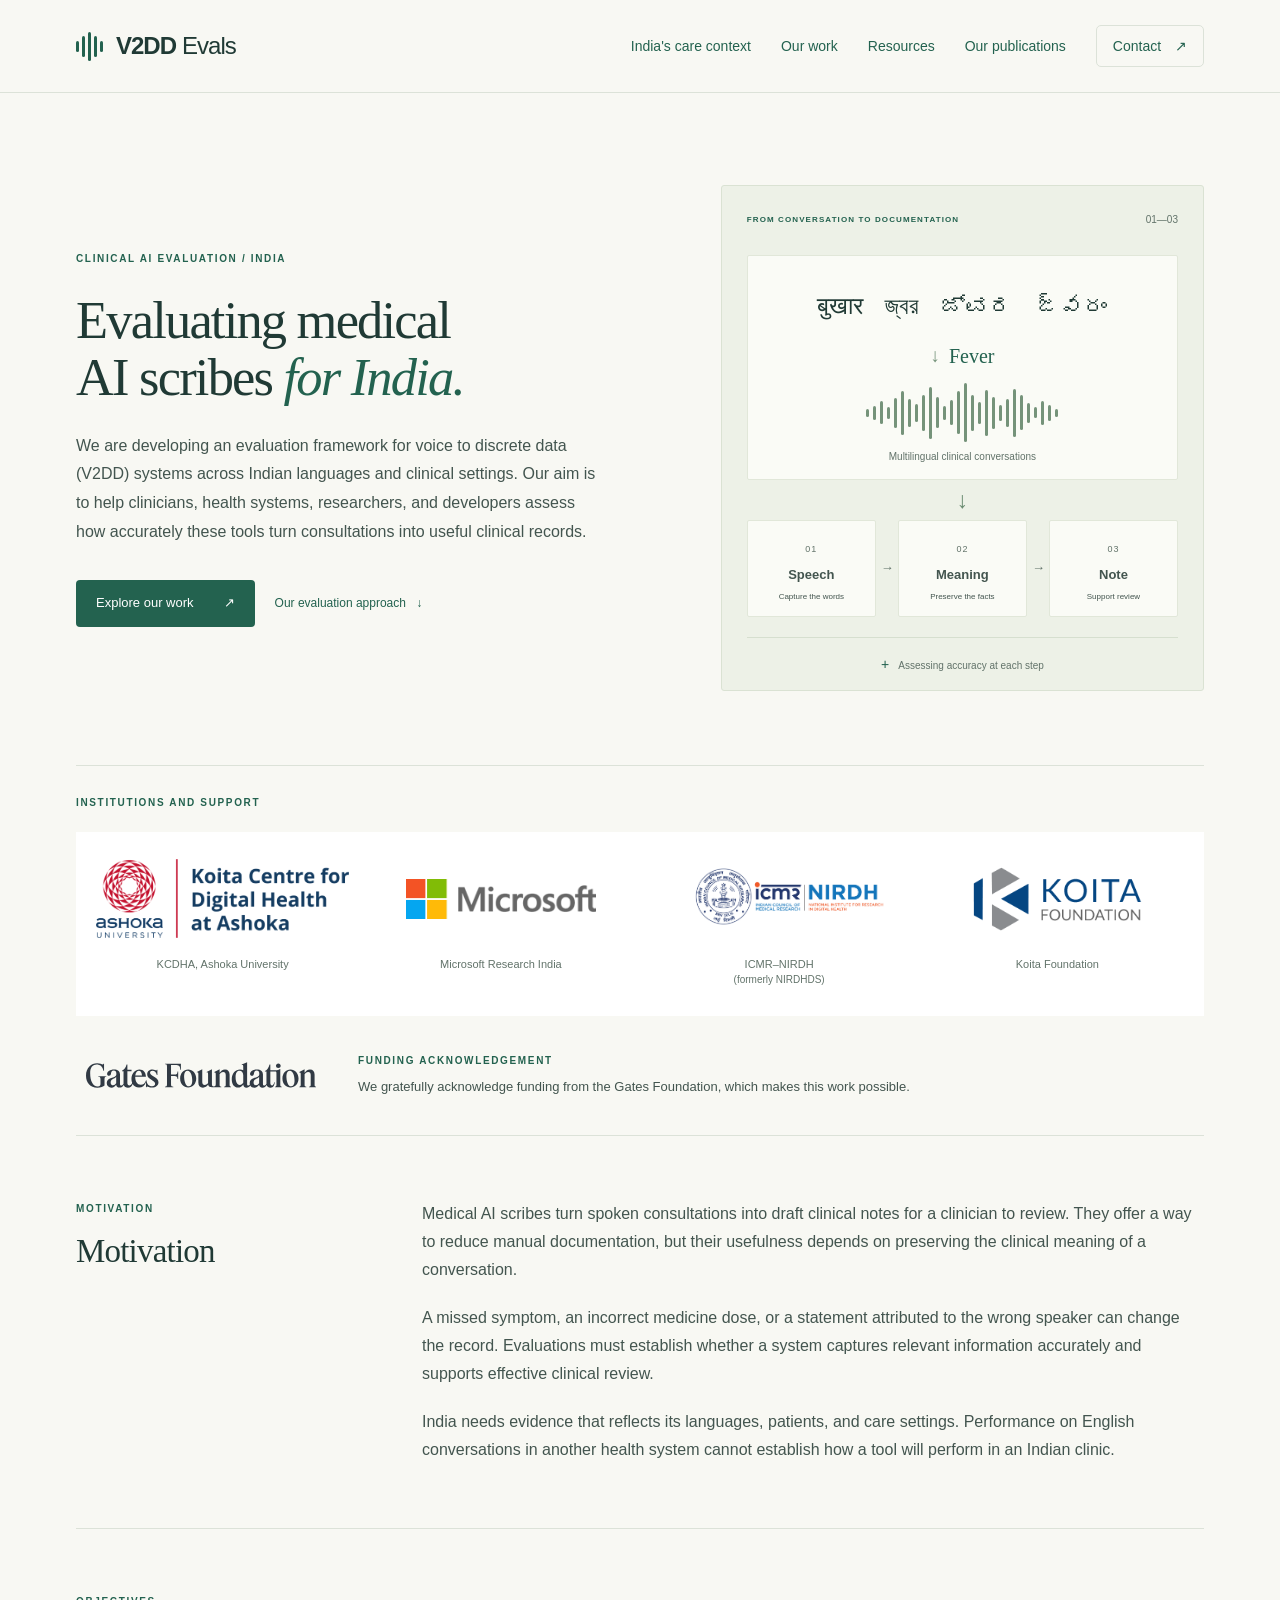
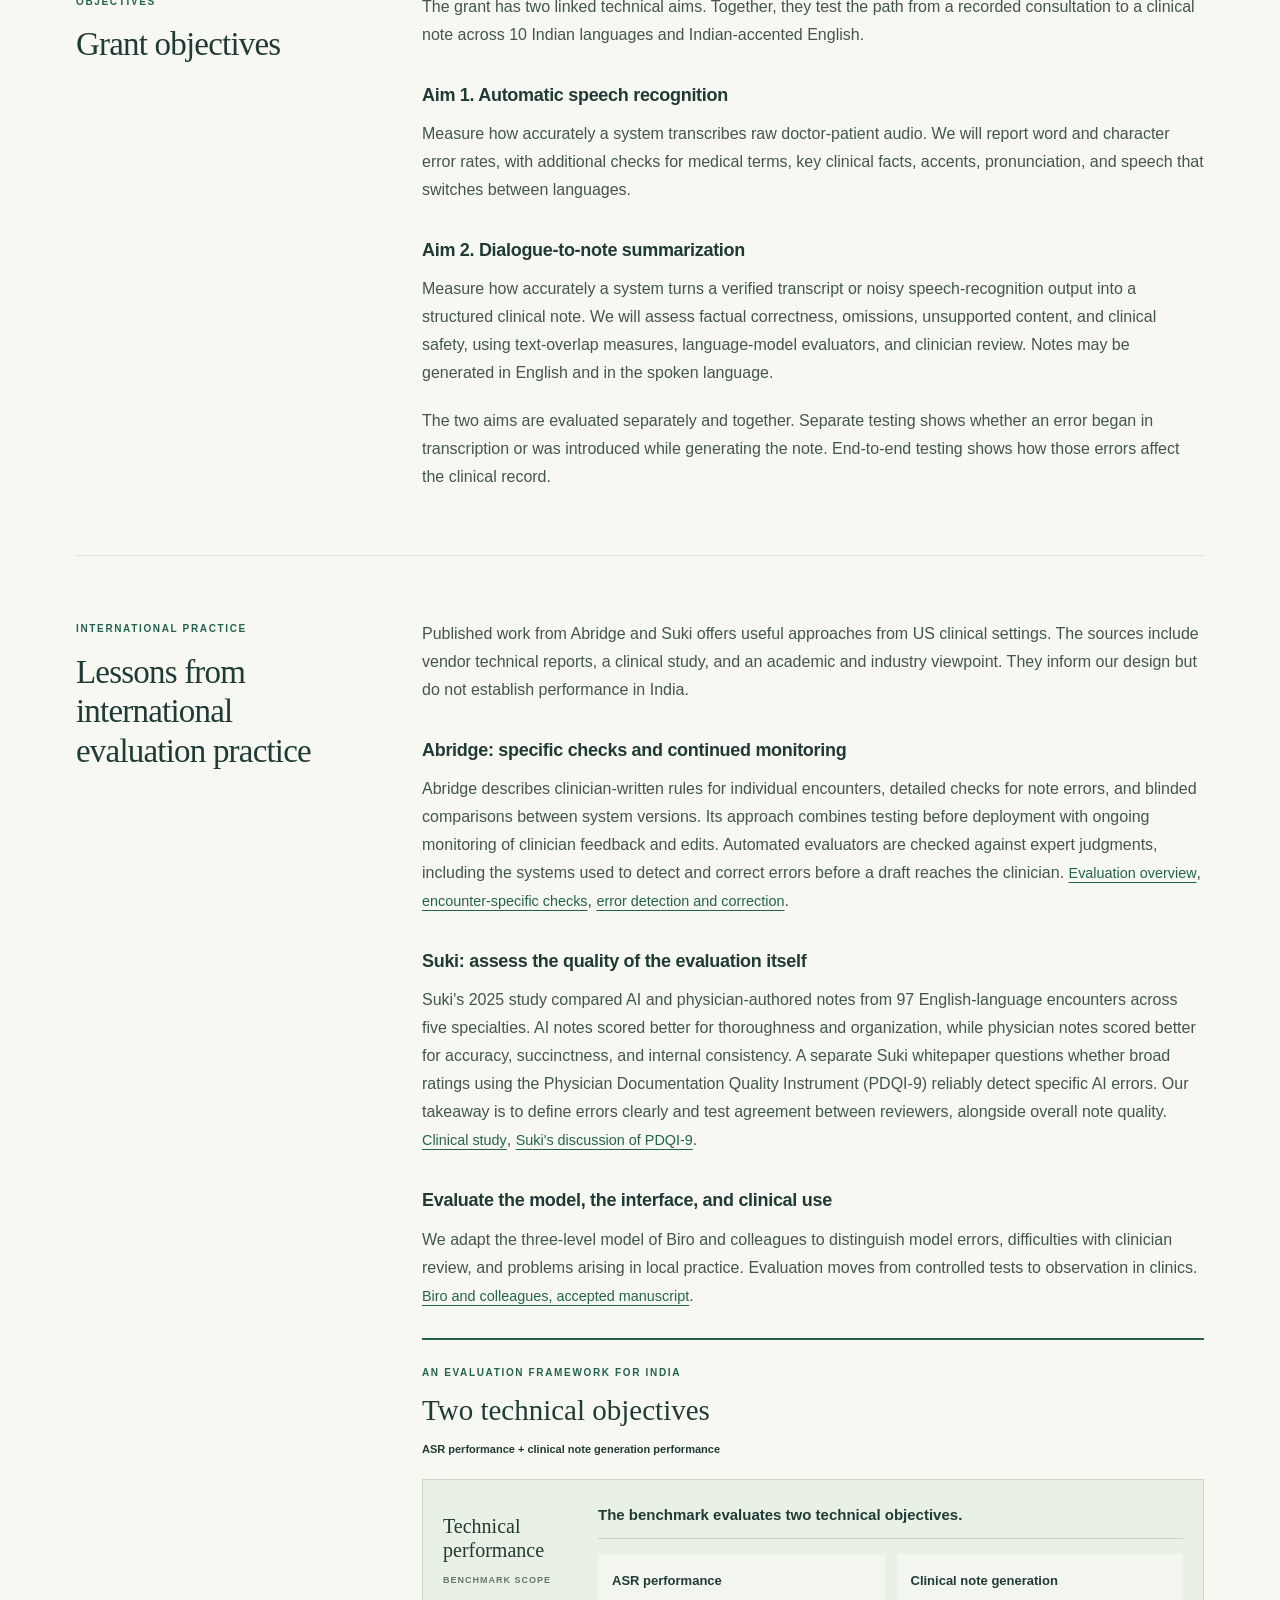
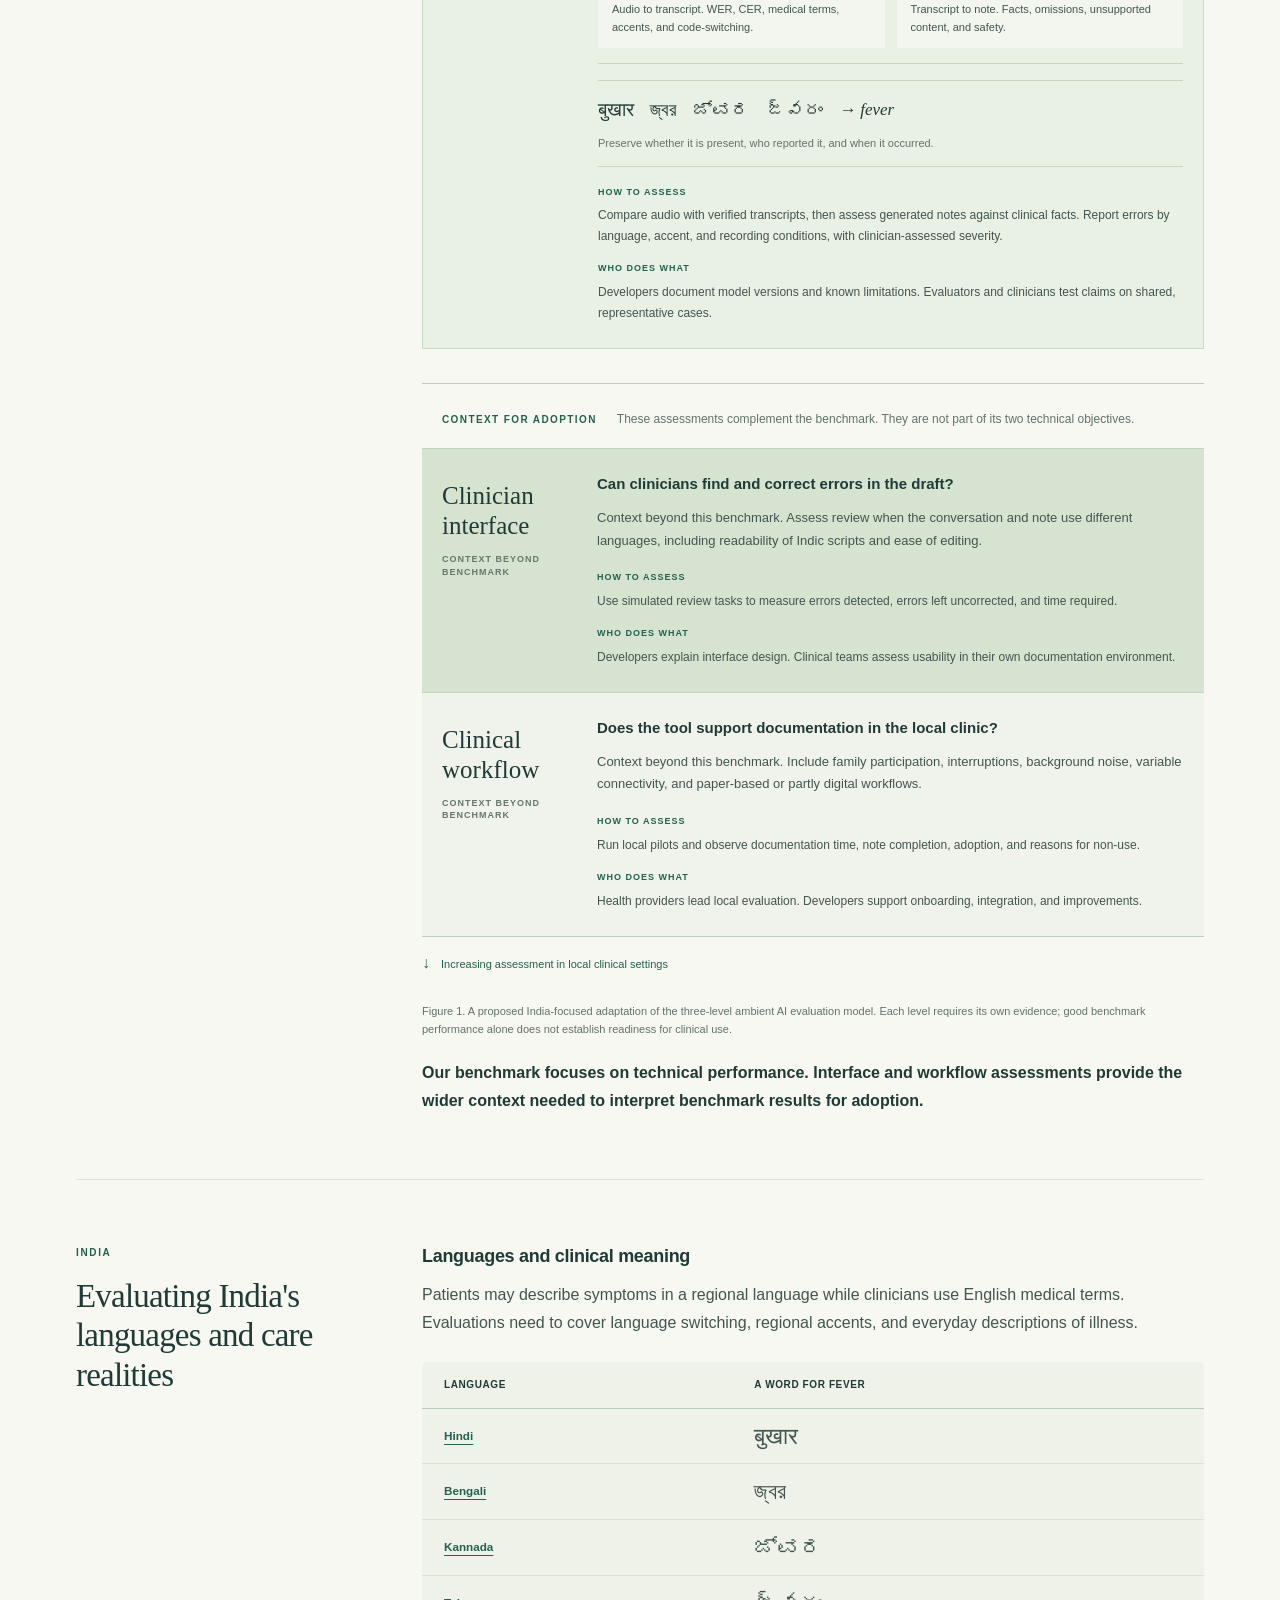
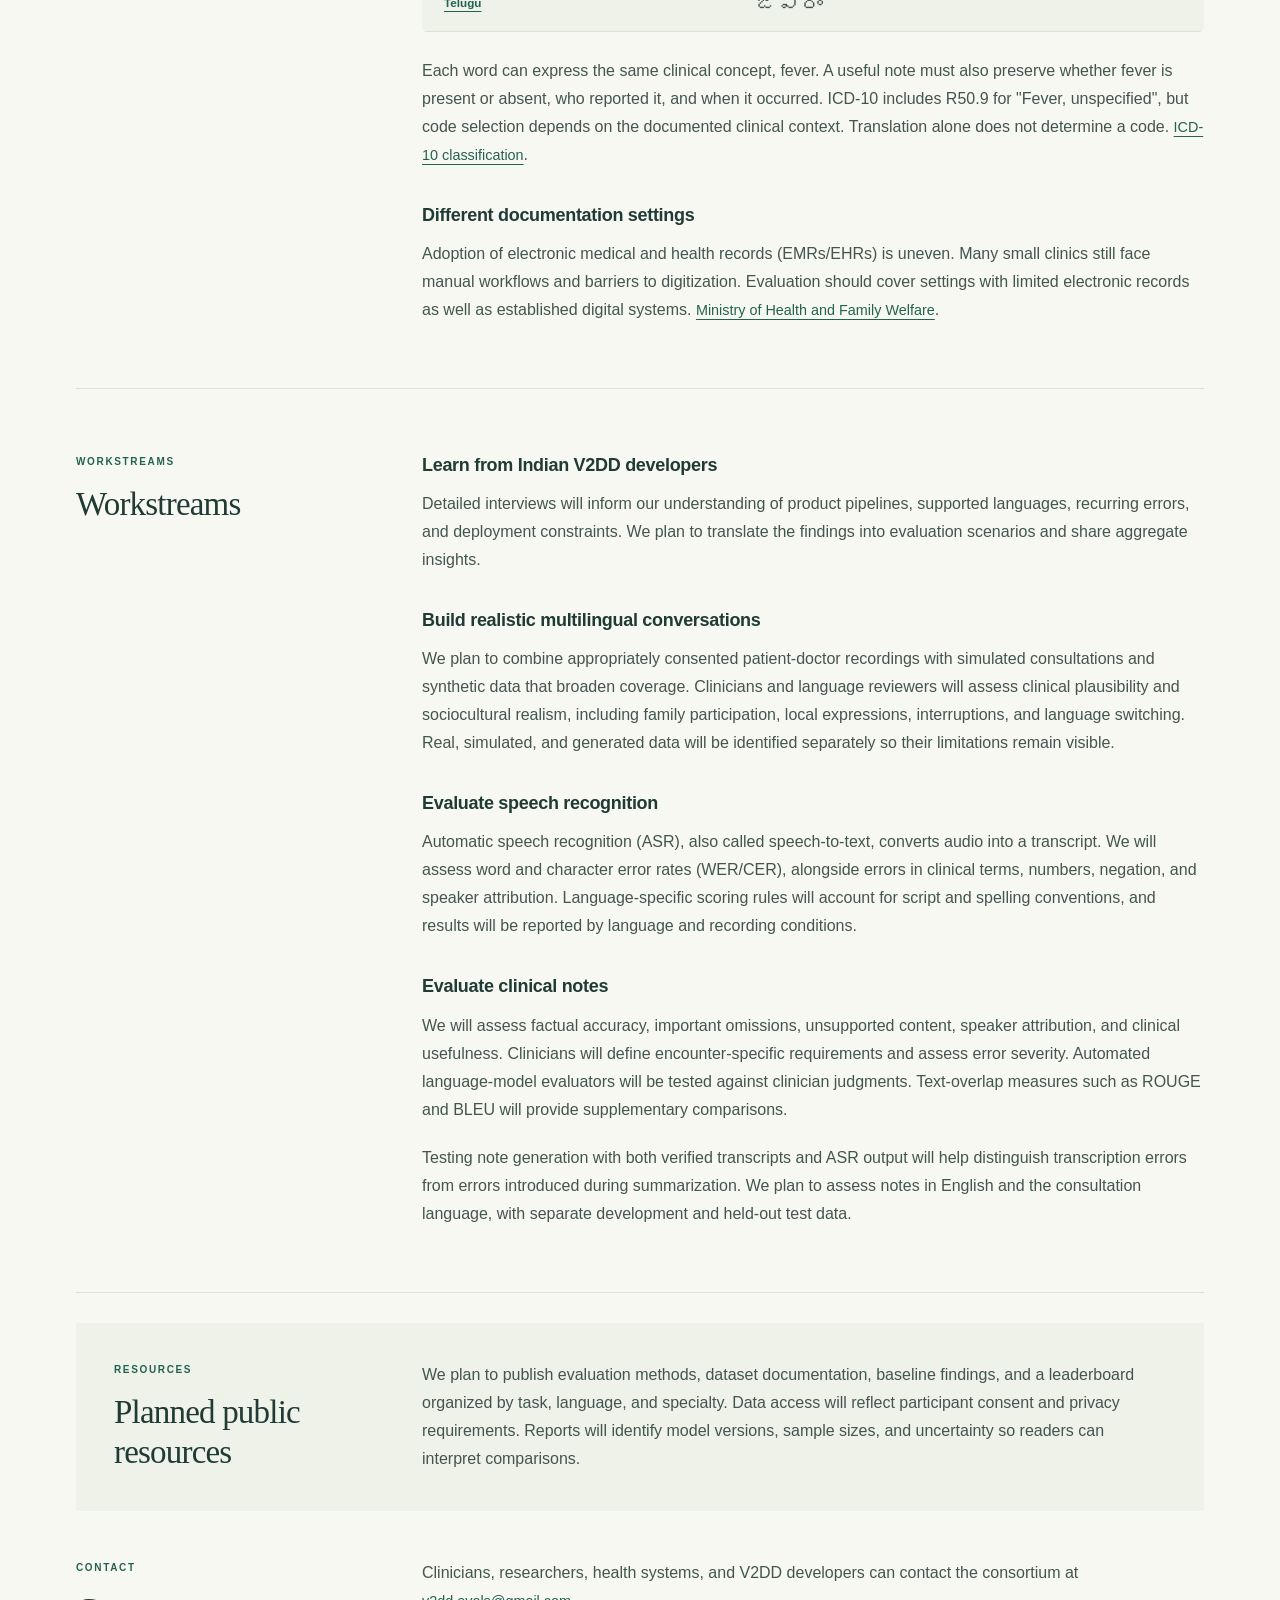
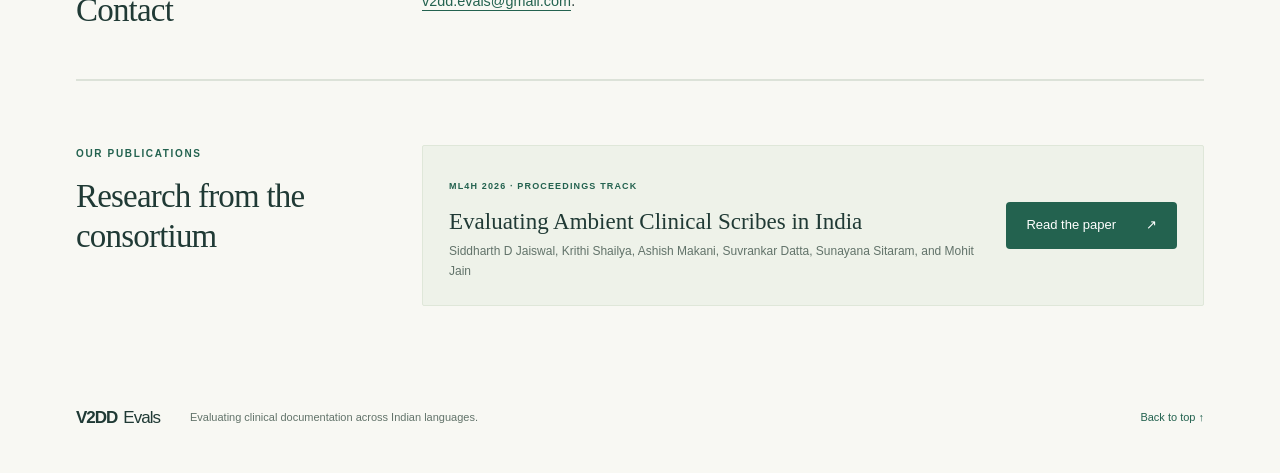
==== commit 4e2bd6fe: "Add Our publications tab and ML4H paper" ====
--- a/index.html
+++ b/index.html
@@ -10,7 +10,7 @@
 </head>
 <body>
 <a class="skip-link" href="#main">Skip to content</a>
-<header class="site-header"><div class="header-inner"><a class="brand" href="#" aria-label="V2DD Evals home"><span class="brand-icon" aria-hidden="true"><i></i><i></i><i></i><i></i><i></i></span>V2DD <span>Evals</span></a><nav aria-label="Main navigation"><a href="#india">India's care context</a><a href="#workstreams">Our work</a><a href="#resources">Resources</a><a class="nav-contact" href="#contact">Contact <span aria-hidden="true">↗</span></a></nav></div></header>
+<header class="site-header"><div class="header-inner"><a class="brand" href="#" aria-label="V2DD Evals home"><span class="brand-icon" aria-hidden="true"><i></i><i></i><i></i><i></i><i></i></span>V2DD <span>Evals</span></a><nav aria-label="Main navigation"><a href="#india">India's care context</a><a href="#workstreams">Our work</a><a href="#resources">Resources</a><a href="#publications">Our publications</a><a class="nav-contact" href="#contact">Contact <span aria-hidden="true">↗</span></a></nav></div></header>
 <main id="main">
 <section class="hero" aria-labelledby="hero-title"><div class="hero-copy"><span class="eyebrow"><span class="status-dot"></span> Clinical AI evaluation / India</span><h1 id="hero-title">Evaluating medical<br class="desktop-break"> AI scribes <em>for India.</em></h1><p class="hero-description">We are developing an evaluation framework for voice to discrete data (V2DD) systems across Indian languages and clinical settings. Our aim is to help clinicians, health systems, researchers, and developers assess how accurately these tools turn consultations into useful clinical records.</p><a class="button" href="#workstreams">Explore our work <span aria-hidden="true">↗</span></a><a class="text-button" href="#practice">Our evaluation approach <span aria-hidden="true">↓</span></a></div>
 <div class="hero-visual" aria-label="Evaluation follows the path from multilingual conversations to transcripts and clinical notes"><div class="visual-topline"><span class="eyebrow">From conversation to documentation</span><span aria-hidden="true">01—03</span></div><div class="conversation"><div class="language-words"><span lang="hi">बुखार</span><span lang="bn">জ্বর</span><span lang="kn">ಜ್ವರ</span><span lang="te">జ్వరం</span></div><div class="fever-mapping"><span aria-hidden="true">↓</span> Fever</div><div class="wave" aria-hidden="true"><i style="--height:8px"></i><i style="--height:14px"></i><i style="--height:23px"></i><i style="--height:12px"></i><i style="--height:30px"></i><i style="--height:44px"></i><i style="--height:28px"></i><i style="--height:18px"></i><i style="--height:36px"></i><i style="--height:52px"></i><i style="--height:31px"></i><i style="--height:14px"></i><i style="--height:25px"></i><i style="--height:43px"></i><i style="--height:59px"></i><i style="--height:36px"></i><i style="--height:22px"></i><i style="--height:46px"></i><i style="--height:32px"></i><i style="--height:16px"></i><i style="--height:28px"></i><i style="--height:48px"></i><i style="--height:35px"></i><i style="--height:20px"></i><i style="--height:11px"></i><i style="--height:24px"></i><i style="--height:16px"></i><i style="--height:8px"></i></div><p>Multilingual clinical conversations</p></div><div class="flow-line" aria-hidden="true">↓</div><div class="pipeline"><div><span class="step-number">01</span><h3>Speech</h3><p>Capture the words</p></div><span class="pipeline-arrow" aria-hidden="true">→</span><div><span class="step-number">02</span><h3>Meaning</h3><p>Preserve the facts</p></div><span class="pipeline-arrow" aria-hidden="true">→</span><div><span class="step-number">03</span><h3>Note</h3><p>Support review</p></div></div><div class="visual-foot"><span class="small-cross" aria-hidden="true">+</span> Assessing accuracy at each step</div></div></section>
@@ -61,5 +61,6 @@
 <p>Testing note generation with both verified transcripts and ASR output will help distinguish transcription errors from errors introduced during summarization. We plan to assess notes in English and the consultation language, with separate development and held-out test data.</p></div></section>
 <section class="content-section" id="resources" aria-labelledby="resources-heading"><div class="section-heading"><span class="eyebrow">Resources</span><h2 id="resources-heading">Planned public resources</h2></div><div class="section-body"><p>We plan to publish evaluation methods, dataset documentation, baseline findings, and a leaderboard organized by task, language, and specialty. Data access will reflect participant consent and privacy requirements. Reports will identify model versions, sample sizes, and uncertainty so readers can interpret comparisons.</p></div></section>
 <section class="content-section" id="contact" aria-labelledby="contact-heading"><div class="section-heading"><span class="eyebrow">Contact</span><h2 id="contact-heading">Contact</h2></div><div class="section-body"><p>Clinicians, researchers, health systems, and V2DD developers can contact the consortium at <a href="mailto:v2dd.evals@gmail.com">v2dd.evals@gmail.com</a>.</p></div></section></div>
+<section class="publications-section" id="publications" aria-labelledby="publications-heading"><div><span class="eyebrow">Our publications</span><h2 id="publications-heading">Research from the consortium</h2></div><div class="publication-card"><div><span class="publication-type">ML4H 2026 · Proceedings track</span><h3>Evaluating Ambient Clinical Scribes in India</h3><p>Siddharth D Jaiswal, Krithi Shailya, Ashish Makani, Suvrankar Datta, Sunayana Sitaram, and Mohit Jain</p></div><a class="button" href="publications/ml4h-2026.pdf">Read the paper <span aria-hidden="true">↗</span></a></div></section>
 </main><footer><a class="brand" href="#">V2DD <span>Evals</span></a><p>Evaluating clinical documentation across Indian languages.</p><a href="#main">Back to top <span aria-hidden="true">↑</span></a></footer>
 </body></html>
--- a/styles.css
+++ b/styles.css
@@ -8,4 +8,6 @@
 .benchmark-level{background:#e9f0e4!important;border:1px solid #c9d9c3}.benchmark-level .level-title{padding-top:2px}.context-divider{display:flex;align-items:baseline;gap:20px;border-top:1px solid #bdcdb9;margin:34px 0 0;padding:25px 20px 18px}.context-divider span{text-transform:uppercase;letter-spacing:1.4px;font-size:10px;font-weight:700;color:var(--green);white-space:nowrap}.context-divider p{font-size:12px;color:var(--muted);margin:0}.context-level{margin-top:0;border-top:1px solid #c5d4c0}.context-level+.context-level{border-top:1px solid #c5d4c0}.context-level .level-title h4{font-size:25px}.evaluation-figure>.context-level:last-of-type{border-bottom:1px solid #c5d4c0}@media(max-width:740px){.context-divider{display:block;padding-left:18px;padding-right:18px}.context-divider p{margin-top:8px}.benchmark-level{border-left:0;border-right:0}.context-level .level-title h4{font-size:23px}}
 .institution-section{border-top:1px solid var(--line);border-bottom:1px solid var(--line);padding:28px 0 0}.institution-logos{display:grid;grid-template-columns:repeat(4,minmax(0,1fr));gap:25px;background:#fff;margin-top:20px;padding:26px 20px}.institution{display:flex;flex-direction:column;align-items:center;justify-content:flex-end;gap:16px;text-decoration:none;text-align:center;min-width:0}.institution img{display:block;max-width:100%;width:100%;height:82px;object-fit:contain}.institution img.microsoft-logo{width:190px;object-fit:contain}.institution img.icmr-logo{object-fit:cover;object-position:center 52%}.institution img.koita-logo{width:175px;object-fit:contain}.institution>span{font-size:11px;line-height:1.5;color:var(--muted);min-height:34px}.institution small{display:block;font-size:10px}.funding-acknowledgement{display:grid;grid-template-columns:230px minmax(0,1fr);align-items:center;gap:42px;padding:30px 10px}.funding-acknowledgement img{display:block;width:230px;max-width:100%;height:auto}.funding-acknowledgement p{font-size:13px;margin:7px 0 0;max-width:600px}@media(max-width:740px){.institution-logos{grid-template-columns:repeat(2,minmax(0,1fr));gap:26px 20px;padding:24px 15px}.institution img{height:65px}.institution>span{font-size:10px}.funding-acknowledgement{grid-template-columns:1fr;gap:20px;padding:28px 0}.funding-acknowledgement img{width:200px}.institution img.koita-logo{width:150px}}@media(max-width:380px){.institution-logos{gap:24px 15px;padding:22px 12px}.institution img{height:53px}.institution>span{font-size:9px}}
 @media(max-width:450px){.header-inner{flex-wrap:wrap;gap:8px}.header-inner nav{width:100%;justify-content:space-between;gap:12px}.header-inner nav a{font-size:12px}.nav-contact{border:0;padding-left:0;padding-right:0}}
+@media(max-width:380px){.header-inner nav a:first-child{display:none}}
 .fever-mapping{display:flex;justify-content:center;align-items:center;gap:9px;margin:10px 0 2px;font-family:Georgia,serif;font-size:20px;color:var(--green)}.fever-mapping>span{font-family:inherit;font-size:19px;color:#75937a}.conversation .wave{margin-top:4px}
+.publications-section{display:grid;grid-template-columns:270px minmax(0,1fr);gap:76px;padding:64px 0;border-top:1px solid var(--line)}.publications-section h2{margin-top:15px}.publication-card{display:flex;align-items:center;justify-content:space-between;gap:30px;padding:24px 26px;background:var(--soft);border:1px solid #dfe7d9;border-radius:2px}.publication-type{text-transform:uppercase;letter-spacing:1.15px;font-size:9px;font-weight:700;color:var(--green)}.publication-card h3{font-family:Georgia,serif;font-size:23px;line-height:1.25;font-weight:400;color:var(--ink);margin:10px 0 6px}.publication-card p{font-size:12px;line-height:1.6;color:var(--muted);margin:0}.publication-card .button{white-space:nowrap;flex-shrink:0}@media(max-width:740px){.publications-section{grid-template-columns:1fr;gap:22px;padding:42px 0}.publication-card{display:block;padding:22px}.publication-card .button{margin-top:20px}}
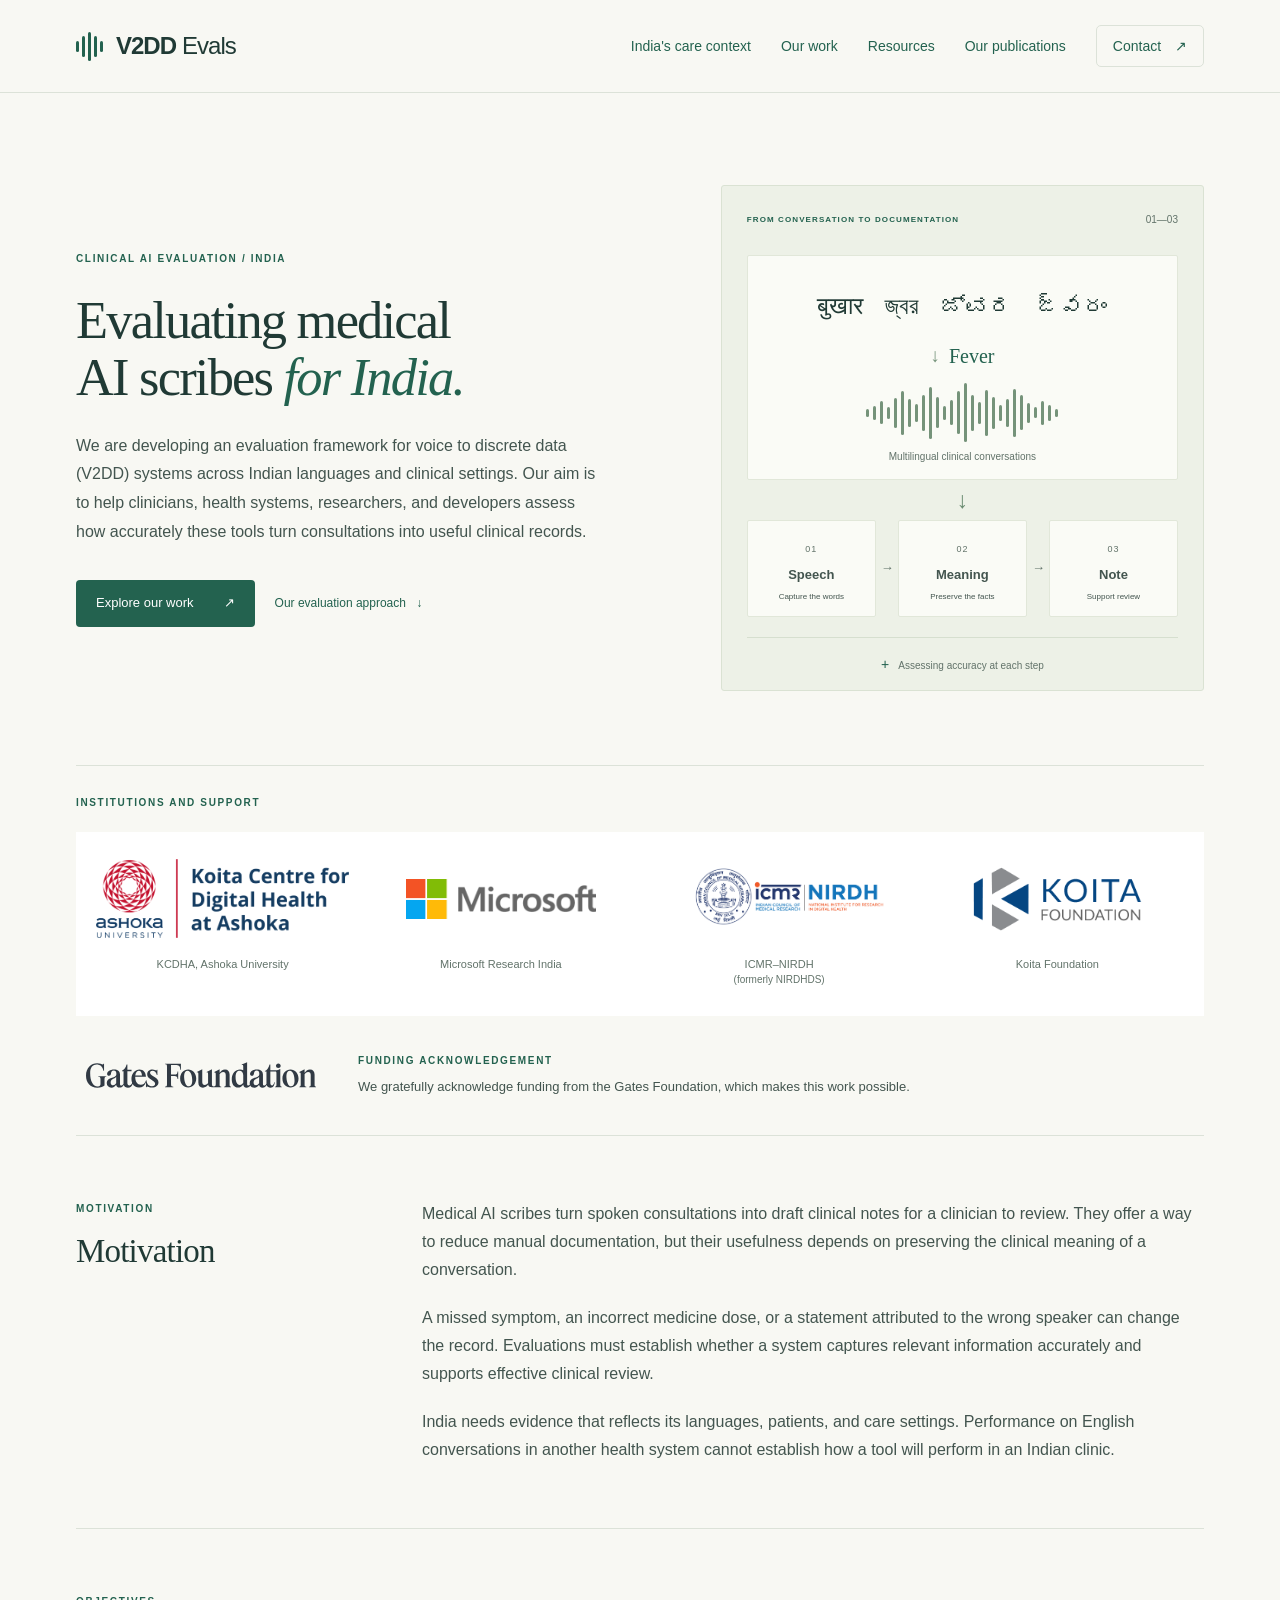
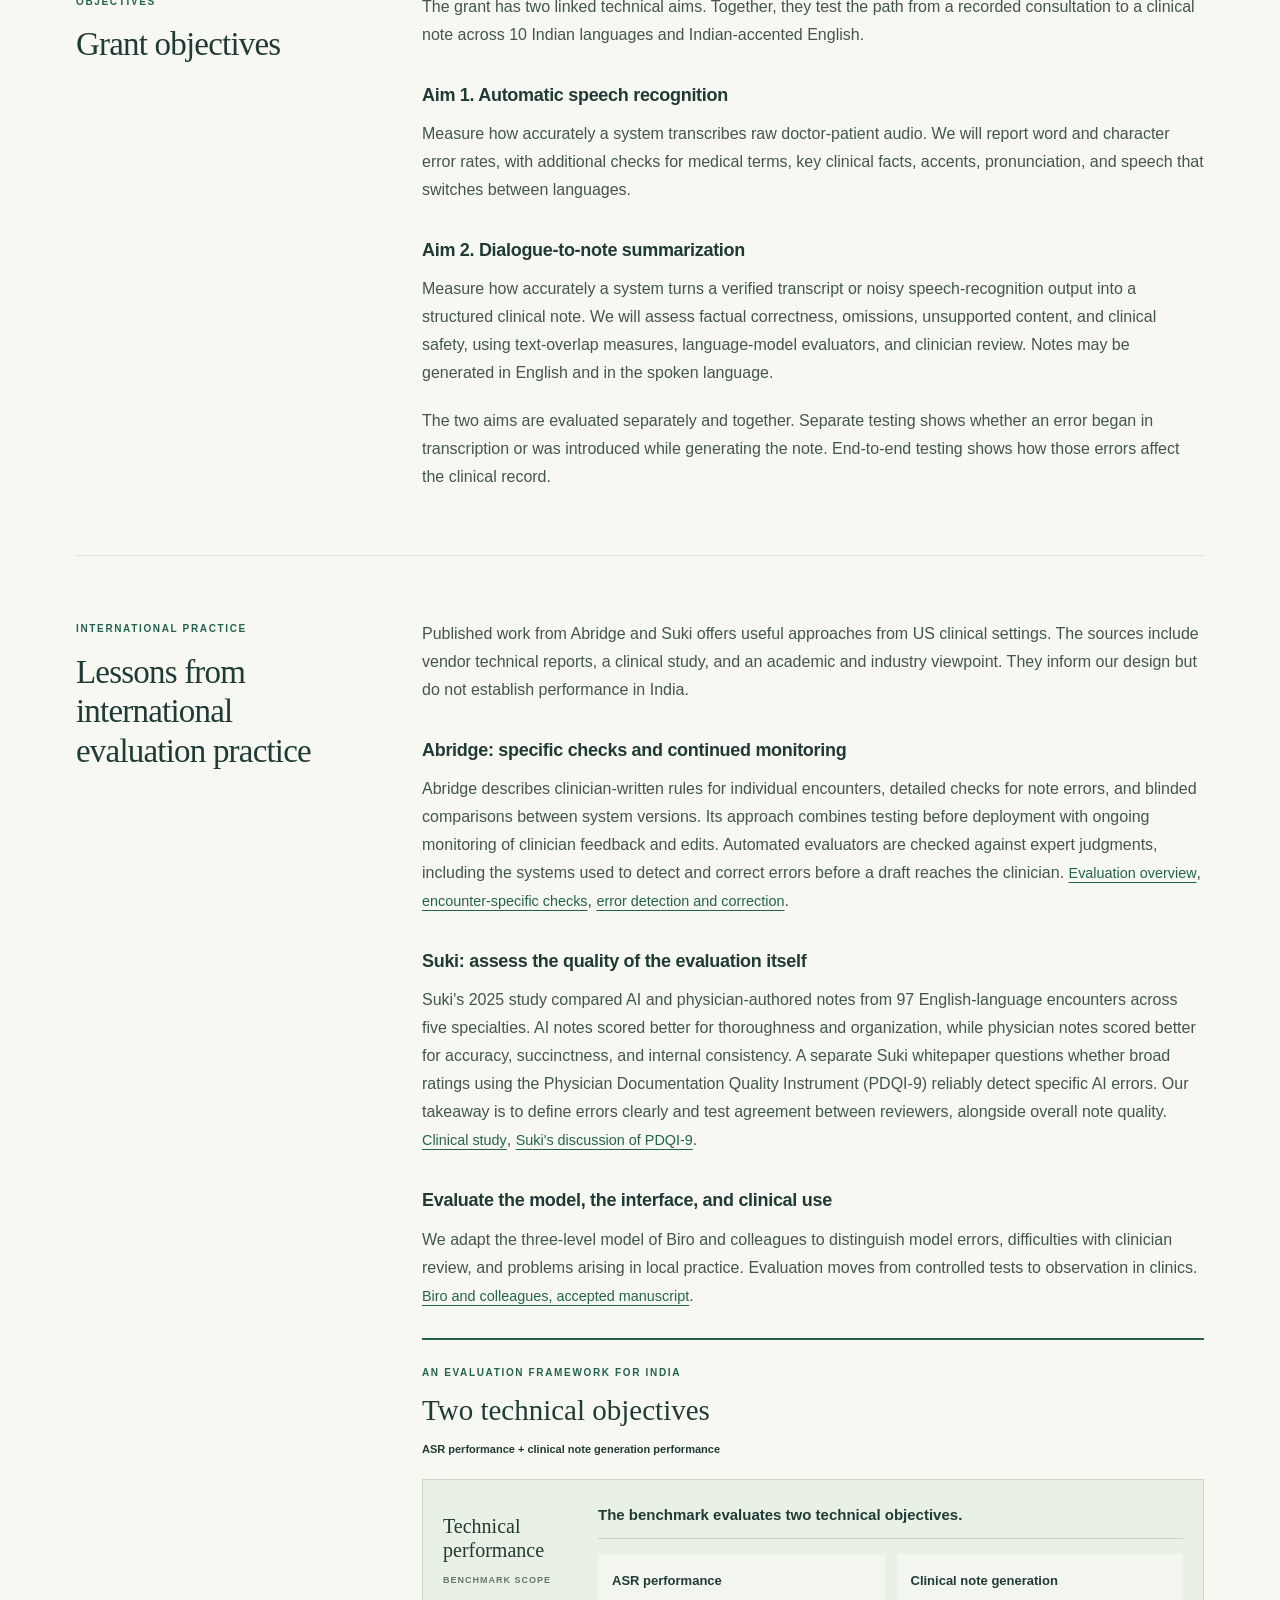
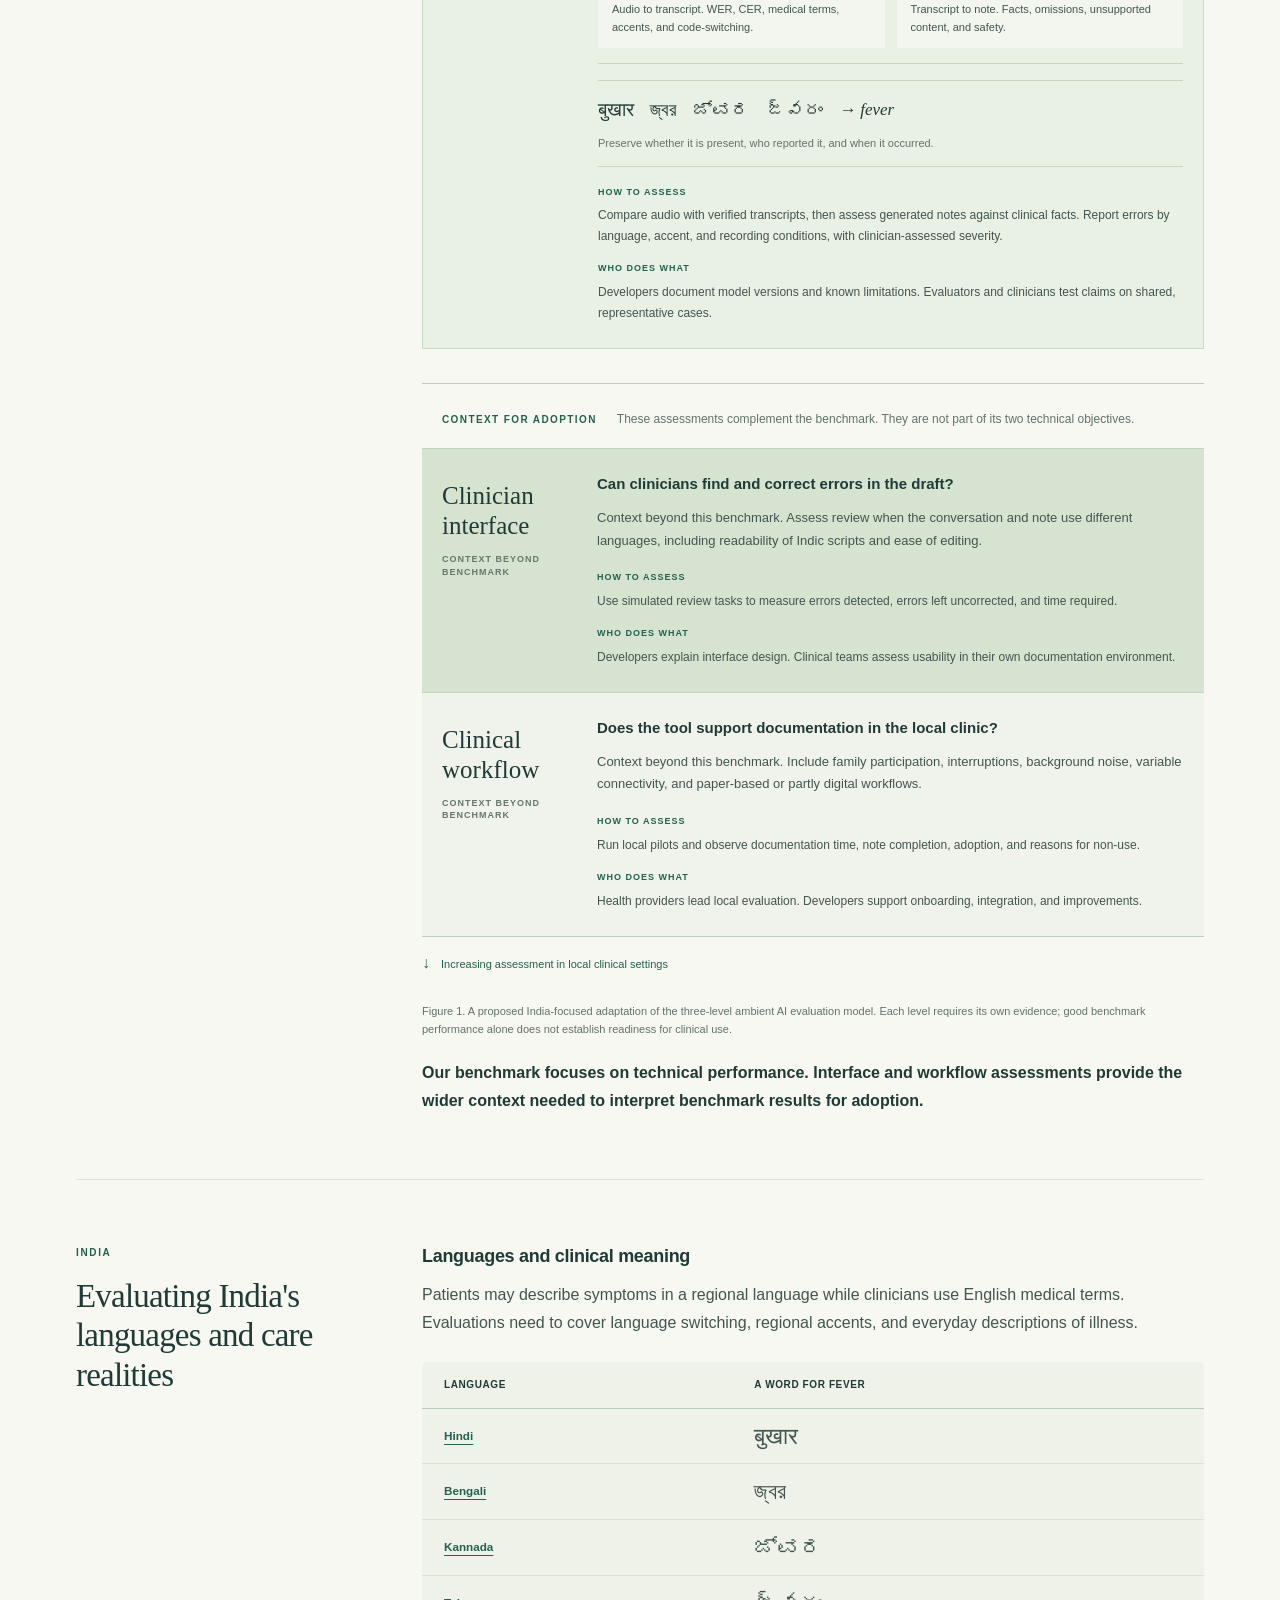
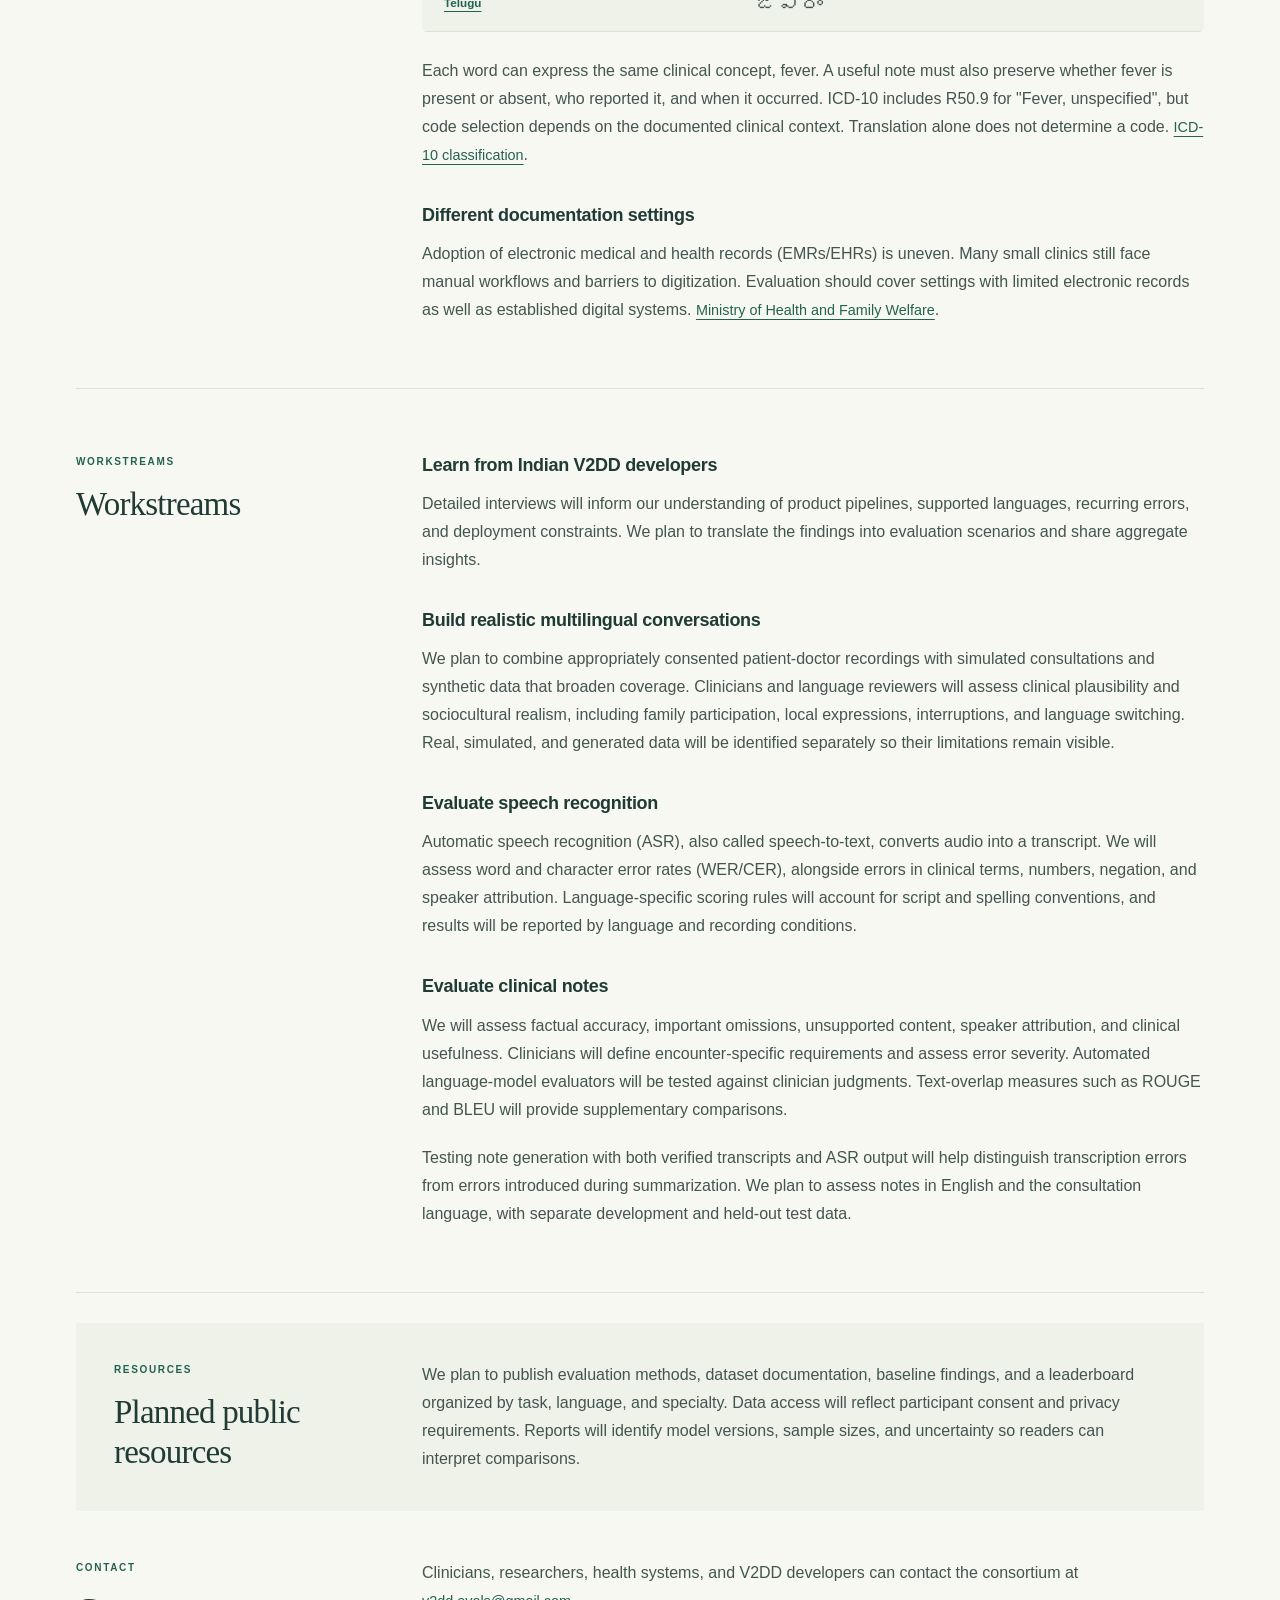
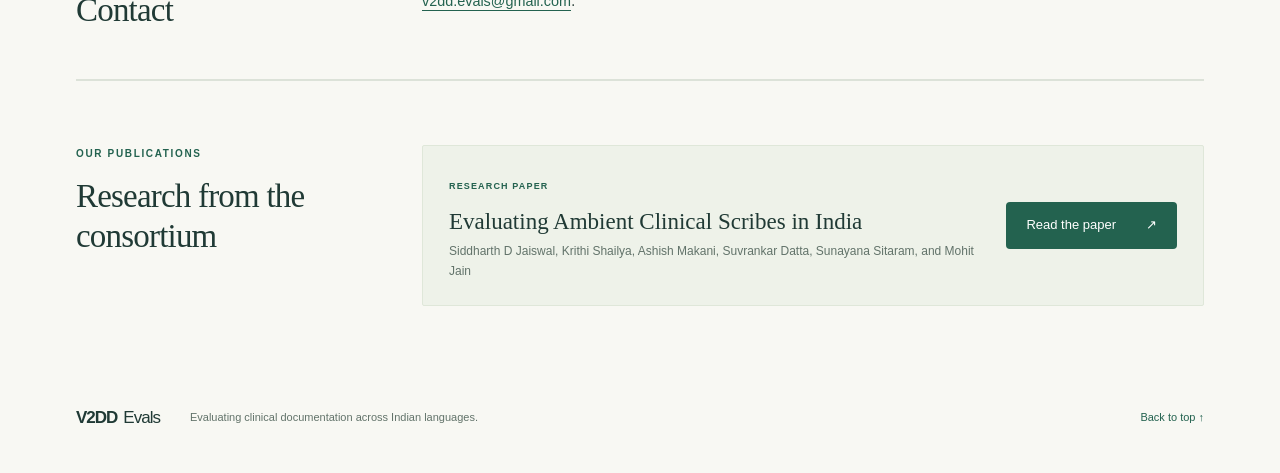
==== commit a0d6c0b4: "Add concise publications page and permalink" ====
--- a/index.html
+++ b/index.html
@@ -61,6 +61,6 @@
 <p>Testing note generation with both verified transcripts and ASR output will help distinguish transcription errors from errors introduced during summarization. We plan to assess notes in English and the consultation language, with separate development and held-out test data.</p></div></section>
 <section class="content-section" id="resources" aria-labelledby="resources-heading"><div class="section-heading"><span class="eyebrow">Resources</span><h2 id="resources-heading">Planned public resources</h2></div><div class="section-body"><p>We plan to publish evaluation methods, dataset documentation, baseline findings, and a leaderboard organized by task, language, and specialty. Data access will reflect participant consent and privacy requirements. Reports will identify model versions, sample sizes, and uncertainty so readers can interpret comparisons.</p></div></section>
 <section class="content-section" id="contact" aria-labelledby="contact-heading"><div class="section-heading"><span class="eyebrow">Contact</span><h2 id="contact-heading">Contact</h2></div><div class="section-body"><p>Clinicians, researchers, health systems, and V2DD developers can contact the consortium at <a href="mailto:v2dd.evals@gmail.com">v2dd.evals@gmail.com</a>.</p></div></section></div>
-<section class="publications-section" id="publications" aria-labelledby="publications-heading"><div><span class="eyebrow">Our publications</span><h2 id="publications-heading">Research from the consortium</h2></div><div class="publication-card"><div><span class="publication-type">ML4H 2026 · Proceedings track</span><h3>Evaluating Ambient Clinical Scribes in India</h3><p>Siddharth D Jaiswal, Krithi Shailya, Ashish Makani, Suvrankar Datta, Sunayana Sitaram, and Mohit Jain</p></div><a class="button" href="publications/ml4h-2026.pdf">Read the paper <span aria-hidden="true">↗</span></a></div></section>
+<section class="publications-section" id="publications" aria-labelledby="publications-heading"><div><span class="eyebrow">Our publications</span><h2 id="publications-heading">Research from the consortium</h2></div><div class="publication-card"><div><span class="publication-type">Research paper</span><h3>Evaluating Ambient Clinical Scribes in India</h3><p>Siddharth D Jaiswal, Krithi Shailya, Ashish Makani, Suvrankar Datta, Sunayana Sitaram, and Mohit Jain</p></div><a class="button" href="publications/ml4h-2026.pdf">Read the paper <span aria-hidden="true">↗</span></a></div></section>
 </main><footer><a class="brand" href="#">V2DD <span>Evals</span></a><p>Evaluating clinical documentation across Indian languages.</p><a href="#main">Back to top <span aria-hidden="true">↑</span></a></footer>
 </body></html>
--- a/styles.css
+++ b/styles.css
@@ -9,5 +9,6 @@
 .institution-section{border-top:1px solid var(--line);border-bottom:1px solid var(--line);padding:28px 0 0}.institution-logos{display:grid;grid-template-columns:repeat(4,minmax(0,1fr));gap:25px;background:#fff;margin-top:20px;padding:26px 20px}.institution{display:flex;flex-direction:column;align-items:center;justify-content:flex-end;gap:16px;text-decoration:none;text-align:center;min-width:0}.institution img{display:block;max-width:100%;width:100%;height:82px;object-fit:contain}.institution img.microsoft-logo{width:190px;object-fit:contain}.institution img.icmr-logo{object-fit:cover;object-position:center 52%}.institution img.koita-logo{width:175px;object-fit:contain}.institution>span{font-size:11px;line-height:1.5;color:var(--muted);min-height:34px}.institution small{display:block;font-size:10px}.funding-acknowledgement{display:grid;grid-template-columns:230px minmax(0,1fr);align-items:center;gap:42px;padding:30px 10px}.funding-acknowledgement img{display:block;width:230px;max-width:100%;height:auto}.funding-acknowledgement p{font-size:13px;margin:7px 0 0;max-width:600px}@media(max-width:740px){.institution-logos{grid-template-columns:repeat(2,minmax(0,1fr));gap:26px 20px;padding:24px 15px}.institution img{height:65px}.institution>span{font-size:10px}.funding-acknowledgement{grid-template-columns:1fr;gap:20px;padding:28px 0}.funding-acknowledgement img{width:200px}.institution img.koita-logo{width:150px}}@media(max-width:380px){.institution-logos{gap:24px 15px;padding:22px 12px}.institution img{height:53px}.institution>span{font-size:9px}}
 @media(max-width:450px){.header-inner{flex-wrap:wrap;gap:8px}.header-inner nav{width:100%;justify-content:space-between;gap:12px}.header-inner nav a{font-size:12px}.nav-contact{border:0;padding-left:0;padding-right:0}}
 @media(max-width:380px){.header-inner nav a:first-child{display:none}}
+.publication-page{padding:92px 0 110px;max-width:920px}.publication-page h1{font-size:clamp(40px,5vw,58px);margin:25px 0 48px}.publication-page-card{max-width:800px;border-top:2px solid var(--green);padding:30px 0}.publication-page-card h2{font-size:32px;line-height:1.25;letter-spacing:-.8px;margin:14px 0 18px}.publication-page-card p{max-width:700px}.publication-page-card .publication-authors{font-size:14px;color:var(--ink);margin-bottom:25px}.publication-page-card .button{margin-top:12px}@media(max-width:740px){.publication-page{padding:58px 0 75px}.publication-page h1{margin-bottom:34px}.publication-page-card h2{font-size:27px}}
 .fever-mapping{display:flex;justify-content:center;align-items:center;gap:9px;margin:10px 0 2px;font-family:Georgia,serif;font-size:20px;color:var(--green)}.fever-mapping>span{font-family:inherit;font-size:19px;color:#75937a}.conversation .wave{margin-top:4px}
 .publications-section{display:grid;grid-template-columns:270px minmax(0,1fr);gap:76px;padding:64px 0;border-top:1px solid var(--line)}.publications-section h2{margin-top:15px}.publication-card{display:flex;align-items:center;justify-content:space-between;gap:30px;padding:24px 26px;background:var(--soft);border:1px solid #dfe7d9;border-radius:2px}.publication-type{text-transform:uppercase;letter-spacing:1.15px;font-size:9px;font-weight:700;color:var(--green)}.publication-card h3{font-family:Georgia,serif;font-size:23px;line-height:1.25;font-weight:400;color:var(--ink);margin:10px 0 6px}.publication-card p{font-size:12px;line-height:1.6;color:var(--muted);margin:0}.publication-card .button{white-space:nowrap;flex-shrink:0}@media(max-width:740px){.publications-section{grid-template-columns:1fr;gap:22px;padding:42px 0}.publication-card{display:block;padding:22px}.publication-card .button{margin-top:20px}}
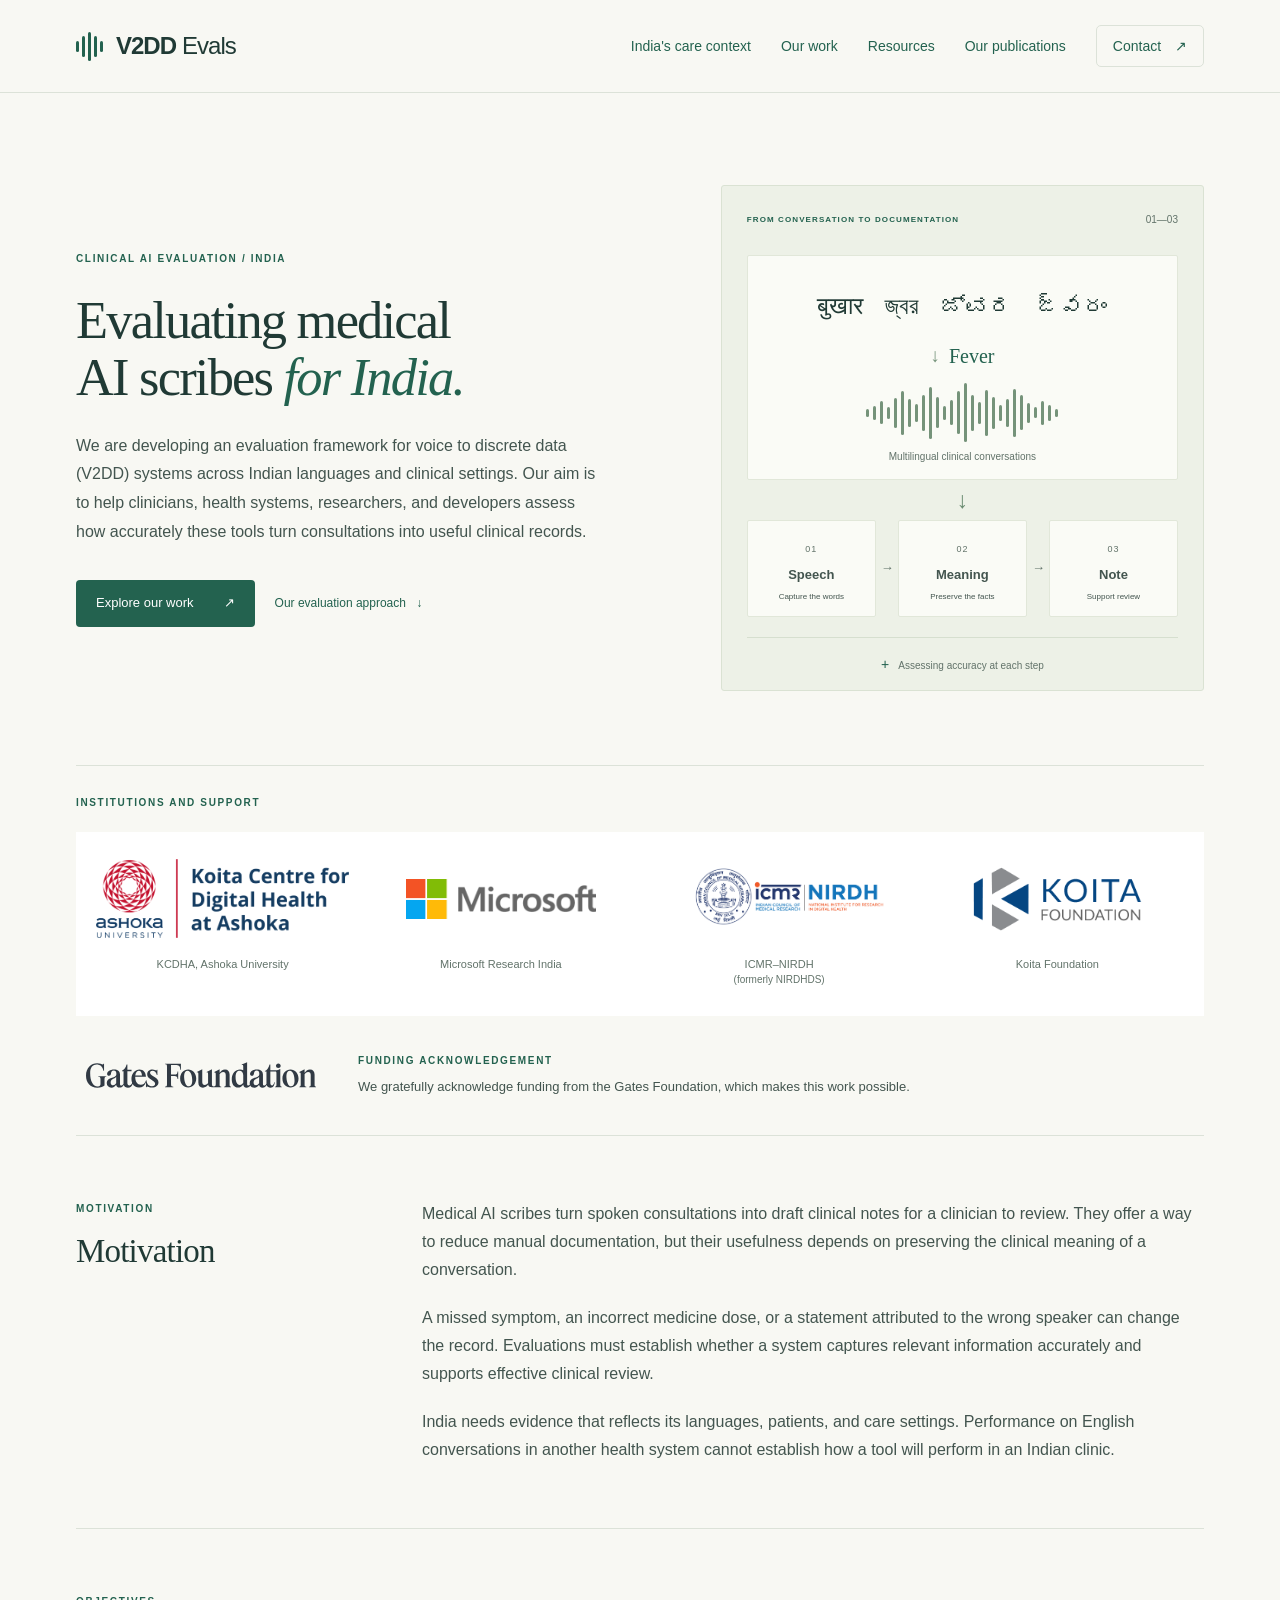
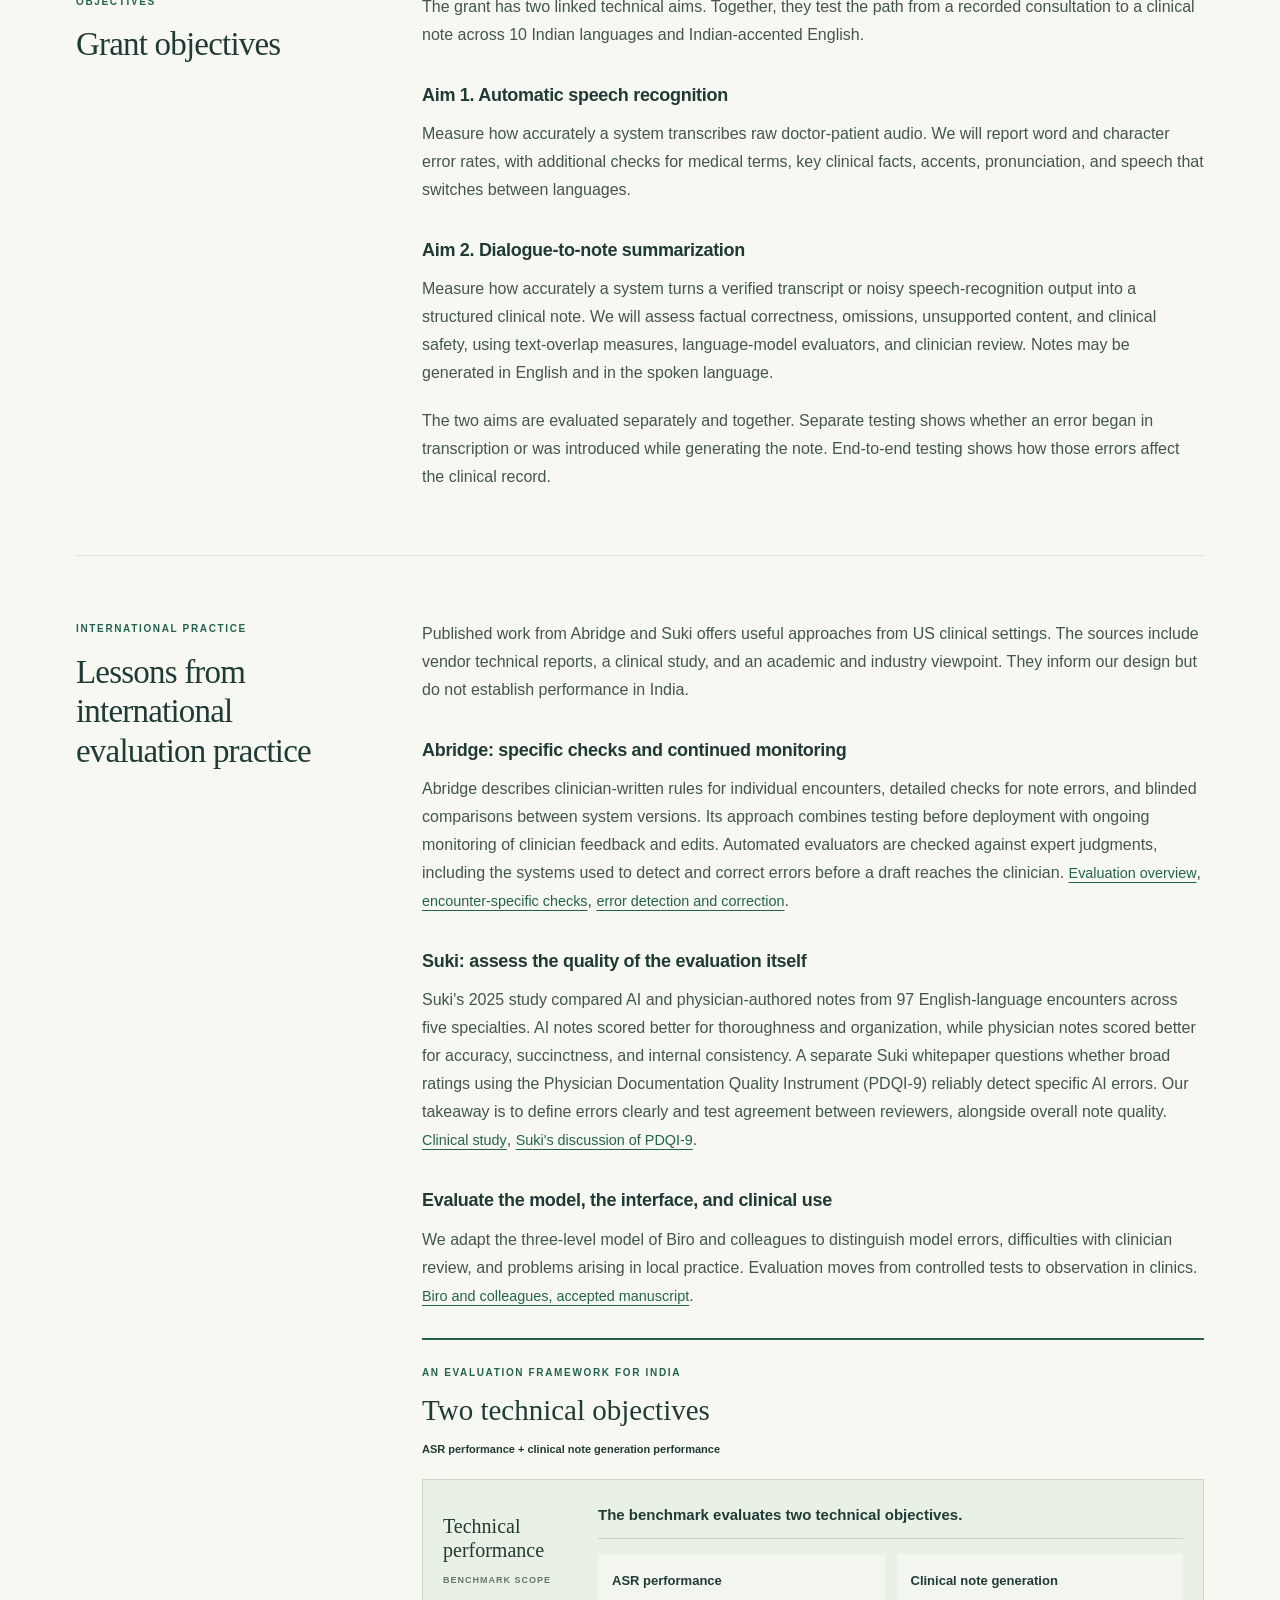
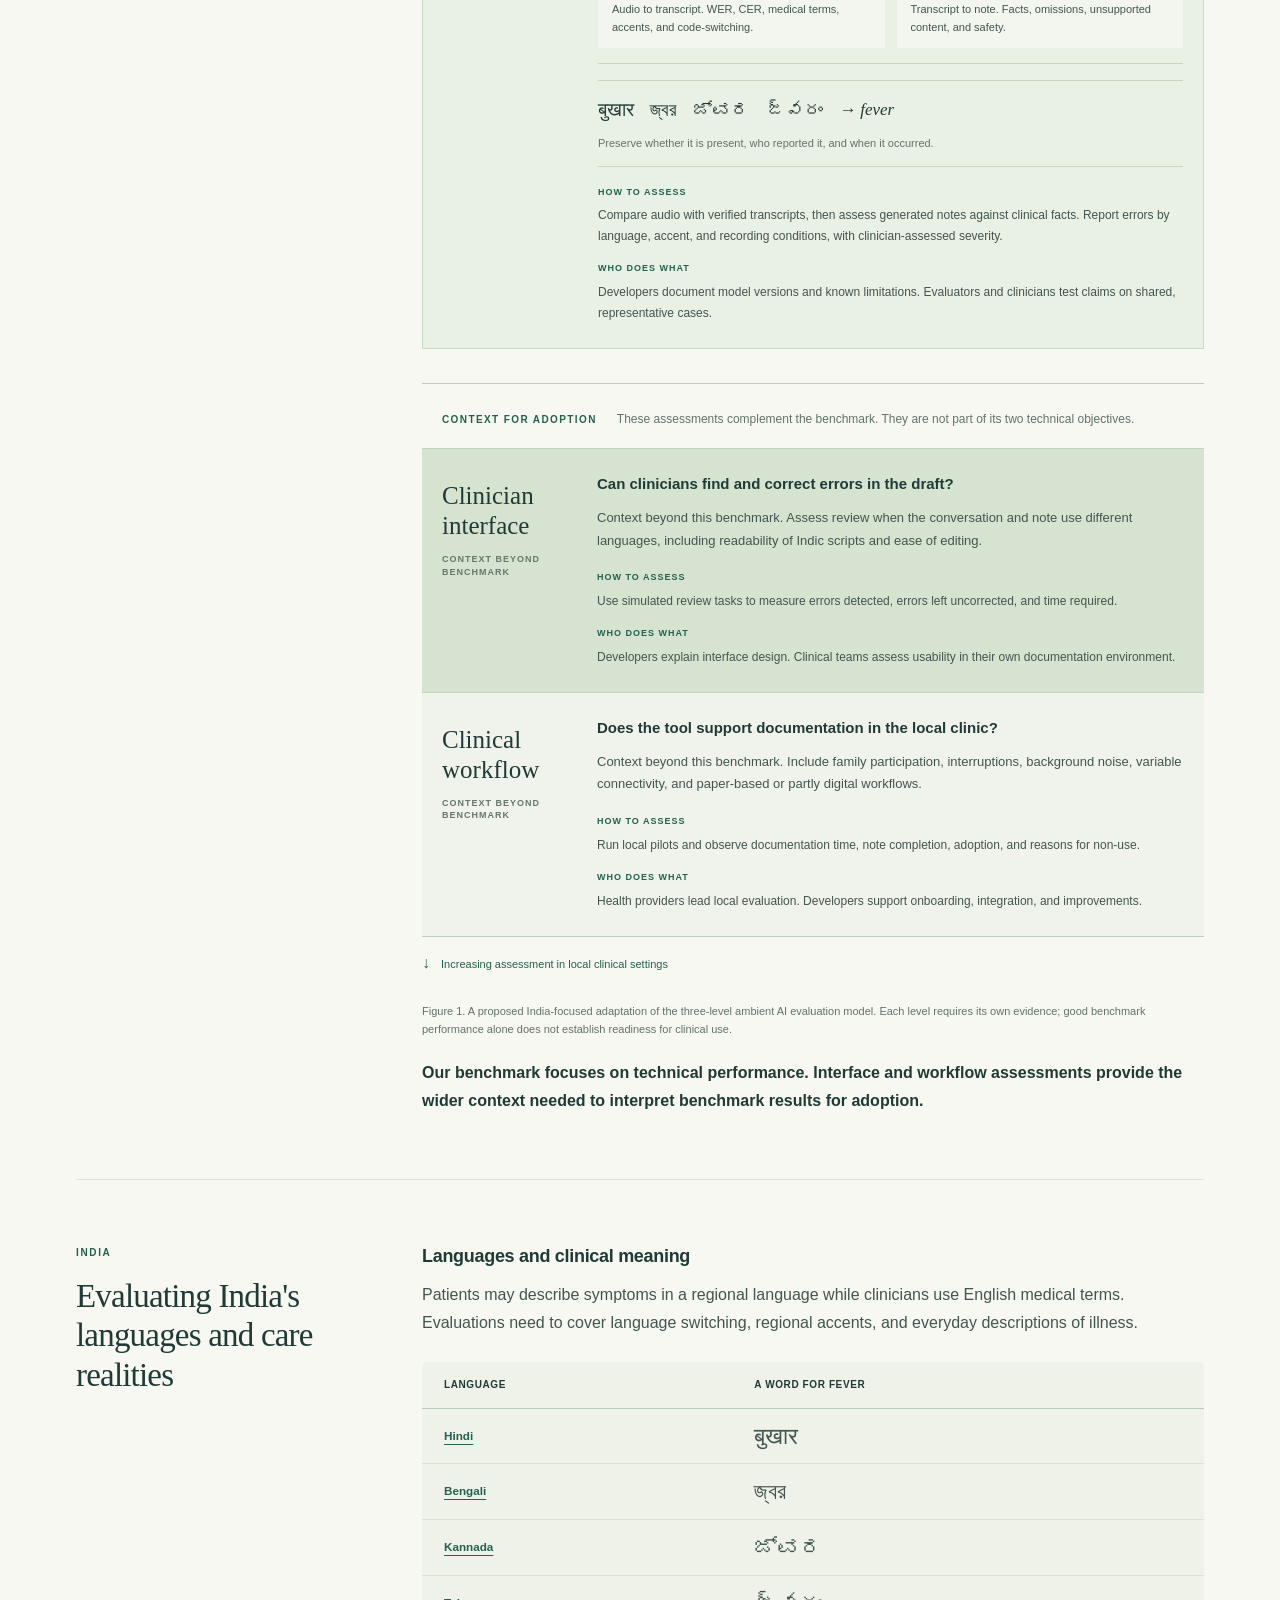
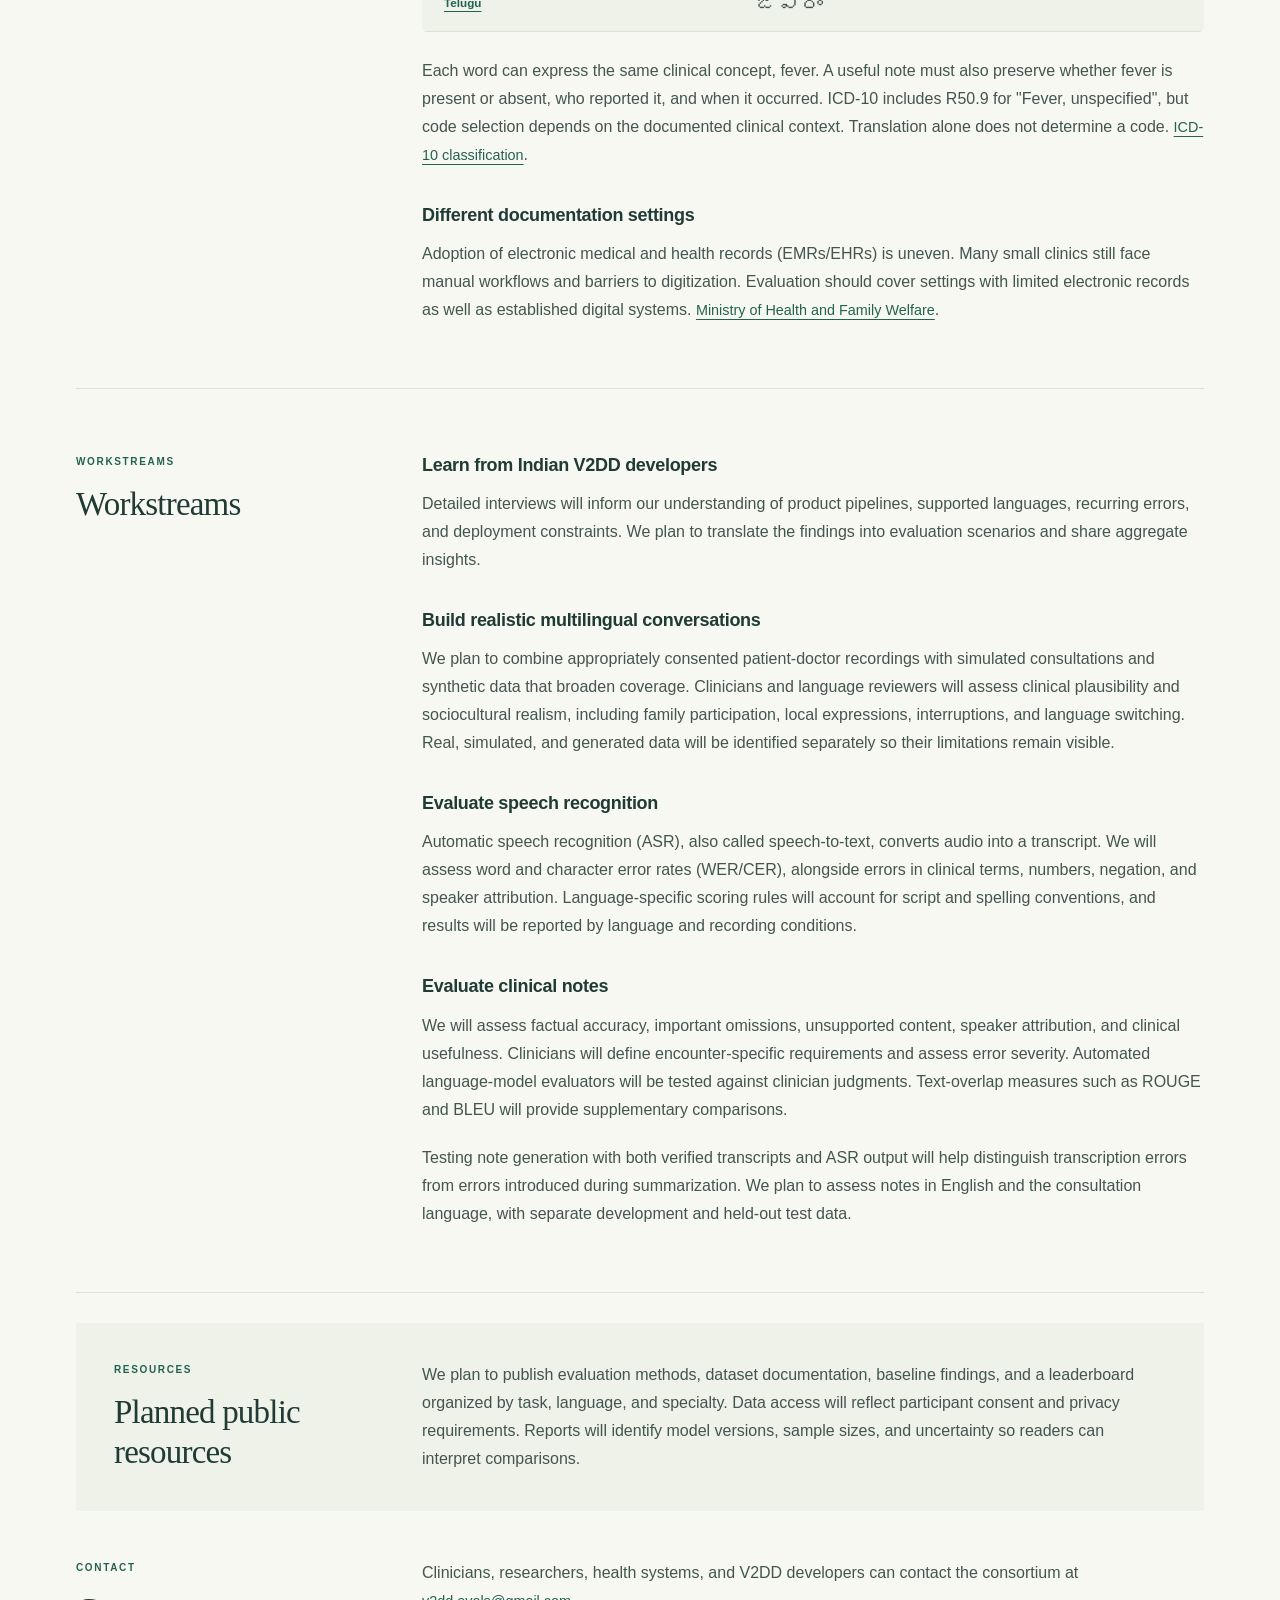
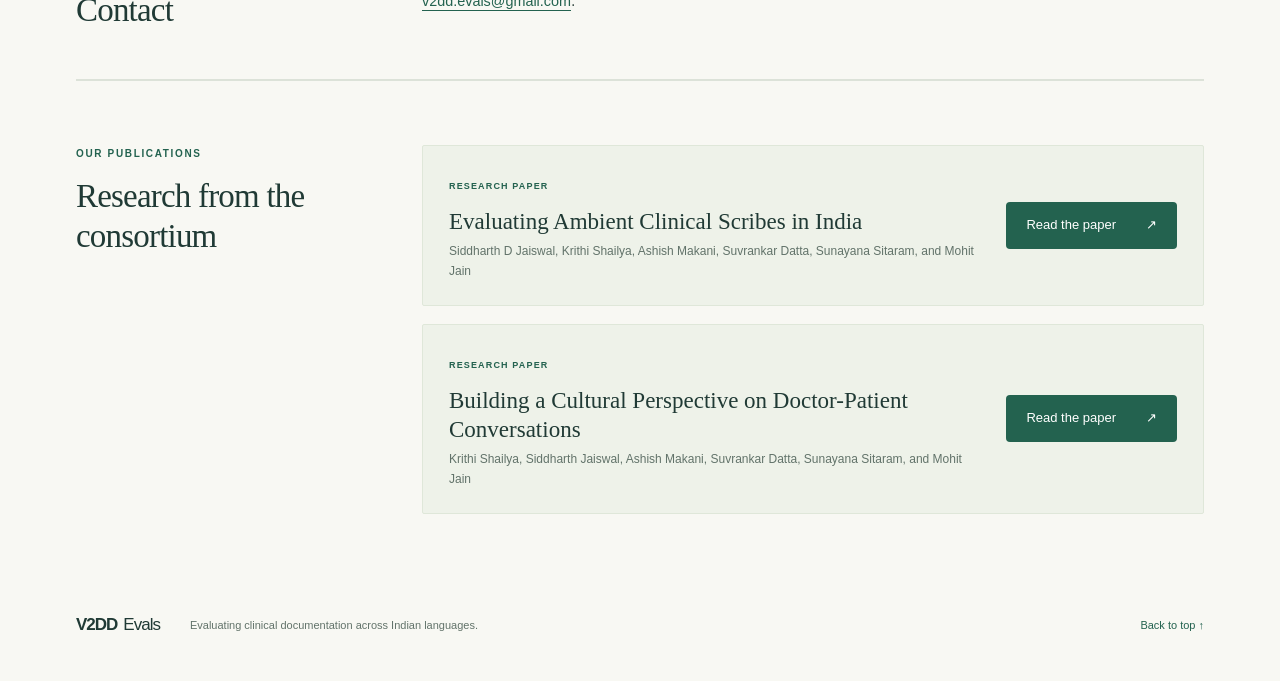
==== commit 6f074e3b: "Add cultural perspective paper to publications" ====
--- a/index.html
+++ b/index.html
@@ -61,6 +61,6 @@
 <p>Testing note generation with both verified transcripts and ASR output will help distinguish transcription errors from errors introduced during summarization. We plan to assess notes in English and the consultation language, with separate development and held-out test data.</p></div></section>
 <section class="content-section" id="resources" aria-labelledby="resources-heading"><div class="section-heading"><span class="eyebrow">Resources</span><h2 id="resources-heading">Planned public resources</h2></div><div class="section-body"><p>We plan to publish evaluation methods, dataset documentation, baseline findings, and a leaderboard organized by task, language, and specialty. Data access will reflect participant consent and privacy requirements. Reports will identify model versions, sample sizes, and uncertainty so readers can interpret comparisons.</p></div></section>
 <section class="content-section" id="contact" aria-labelledby="contact-heading"><div class="section-heading"><span class="eyebrow">Contact</span><h2 id="contact-heading">Contact</h2></div><div class="section-body"><p>Clinicians, researchers, health systems, and V2DD developers can contact the consortium at <a href="mailto:v2dd.evals@gmail.com">v2dd.evals@gmail.com</a>.</p></div></section></div>
-<section class="publications-section" id="publications" aria-labelledby="publications-heading"><div><span class="eyebrow">Our publications</span><h2 id="publications-heading">Research from the consortium</h2></div><div class="publication-card"><div><span class="publication-type">Research paper</span><h3>Evaluating Ambient Clinical Scribes in India</h3><p>Siddharth D Jaiswal, Krithi Shailya, Ashish Makani, Suvrankar Datta, Sunayana Sitaram, and Mohit Jain</p></div><a class="button" href="publications/ml4h-2026.pdf">Read the paper <span aria-hidden="true">↗</span></a></div></section>
+<section class="publications-section" id="publications" aria-labelledby="publications-heading"><div><span class="eyebrow">Our publications</span><h2 id="publications-heading">Research from the consortium</h2></div><div class="publication-list"><div class="publication-card"><div><span class="publication-type">Research paper</span><h3>Evaluating Ambient Clinical Scribes in India</h3><p>Siddharth D Jaiswal, Krithi Shailya, Ashish Makani, Suvrankar Datta, Sunayana Sitaram, and Mohit Jain</p></div><a class="button" href="publications/ambient-scribes-india.pdf">Read the paper <span aria-hidden="true">↗</span></a></div><div class="publication-card"><div><span class="publication-type">Research paper</span><h3>Building a Cultural Perspective on Doctor-Patient Conversations</h3><p>Krithi Shailya, Siddharth Jaiswal, Ashish Makani, Suvrankar Datta, Sunayana Sitaram, and Mohit Jain</p></div><a class="button" href="publications/cultural-perspective-doctor-patient.pdf">Read the paper <span aria-hidden="true">↗</span></a></div></div></section>
 </main><footer><a class="brand" href="#">V2DD <span>Evals</span></a><p>Evaluating clinical documentation across Indian languages.</p><a href="#main">Back to top <span aria-hidden="true">↑</span></a></footer>
 </body></html>
--- a/styles.css
+++ b/styles.css
@@ -9,6 +9,6 @@
 .institution-section{border-top:1px solid var(--line);border-bottom:1px solid var(--line);padding:28px 0 0}.institution-logos{display:grid;grid-template-columns:repeat(4,minmax(0,1fr));gap:25px;background:#fff;margin-top:20px;padding:26px 20px}.institution{display:flex;flex-direction:column;align-items:center;justify-content:flex-end;gap:16px;text-decoration:none;text-align:center;min-width:0}.institution img{display:block;max-width:100%;width:100%;height:82px;object-fit:contain}.institution img.microsoft-logo{width:190px;object-fit:contain}.institution img.icmr-logo{object-fit:cover;object-position:center 52%}.institution img.koita-logo{width:175px;object-fit:contain}.institution>span{font-size:11px;line-height:1.5;color:var(--muted);min-height:34px}.institution small{display:block;font-size:10px}.funding-acknowledgement{display:grid;grid-template-columns:230px minmax(0,1fr);align-items:center;gap:42px;padding:30px 10px}.funding-acknowledgement img{display:block;width:230px;max-width:100%;height:auto}.funding-acknowledgement p{font-size:13px;margin:7px 0 0;max-width:600px}@media(max-width:740px){.institution-logos{grid-template-columns:repeat(2,minmax(0,1fr));gap:26px 20px;padding:24px 15px}.institution img{height:65px}.institution>span{font-size:10px}.funding-acknowledgement{grid-template-columns:1fr;gap:20px;padding:28px 0}.funding-acknowledgement img{width:200px}.institution img.koita-logo{width:150px}}@media(max-width:380px){.institution-logos{gap:24px 15px;padding:22px 12px}.institution img{height:53px}.institution>span{font-size:9px}}
 @media(max-width:450px){.header-inner{flex-wrap:wrap;gap:8px}.header-inner nav{width:100%;justify-content:space-between;gap:12px}.header-inner nav a{font-size:12px}.nav-contact{border:0;padding-left:0;padding-right:0}}
 @media(max-width:380px){.header-inner nav a:first-child{display:none}}
-.publication-page{padding:92px 0 110px;max-width:920px}.publication-page h1{font-size:clamp(40px,5vw,58px);margin:25px 0 48px}.publication-page-card{max-width:800px;border-top:2px solid var(--green);padding:30px 0}.publication-page-card h2{font-size:32px;line-height:1.25;letter-spacing:-.8px;margin:14px 0 18px}.publication-page-card p{max-width:700px}.publication-page-card .publication-authors{font-size:14px;color:var(--ink);margin-bottom:25px}.publication-page-card .button{margin-top:12px}@media(max-width:740px){.publication-page{padding:58px 0 75px}.publication-page h1{margin-bottom:34px}.publication-page-card h2{font-size:27px}}
+.publication-list{display:grid;gap:18px}.publication-page{padding:92px 0 110px;max-width:920px}.publication-page h1{font-size:clamp(40px,5vw,58px);margin:25px 0 48px}.publication-page-card{max-width:800px;border-top:2px solid var(--green);padding:30px 0}.publication-page-card h2{font-size:32px;line-height:1.25;letter-spacing:-.8px;margin:14px 0 18px}.publication-page-card p{max-width:700px}.publication-page-card .publication-authors{font-size:14px;color:var(--ink);margin-bottom:25px}.publication-page-card .button{margin-top:12px}@media(max-width:740px){.publication-page{padding:58px 0 75px}.publication-page h1{margin-bottom:34px}.publication-page-card h2{font-size:27px}}
 .fever-mapping{display:flex;justify-content:center;align-items:center;gap:9px;margin:10px 0 2px;font-family:Georgia,serif;font-size:20px;color:var(--green)}.fever-mapping>span{font-family:inherit;font-size:19px;color:#75937a}.conversation .wave{margin-top:4px}
 .publications-section{display:grid;grid-template-columns:270px minmax(0,1fr);gap:76px;padding:64px 0;border-top:1px solid var(--line)}.publications-section h2{margin-top:15px}.publication-card{display:flex;align-items:center;justify-content:space-between;gap:30px;padding:24px 26px;background:var(--soft);border:1px solid #dfe7d9;border-radius:2px}.publication-type{text-transform:uppercase;letter-spacing:1.15px;font-size:9px;font-weight:700;color:var(--green)}.publication-card h3{font-family:Georgia,serif;font-size:23px;line-height:1.25;font-weight:400;color:var(--ink);margin:10px 0 6px}.publication-card p{font-size:12px;line-height:1.6;color:var(--muted);margin:0}.publication-card .button{white-space:nowrap;flex-shrink:0}@media(max-width:740px){.publications-section{grid-template-columns:1fr;gap:22px;padding:42px 0}.publication-card{display:block;padding:22px}.publication-card .button{margin-top:20px}}
